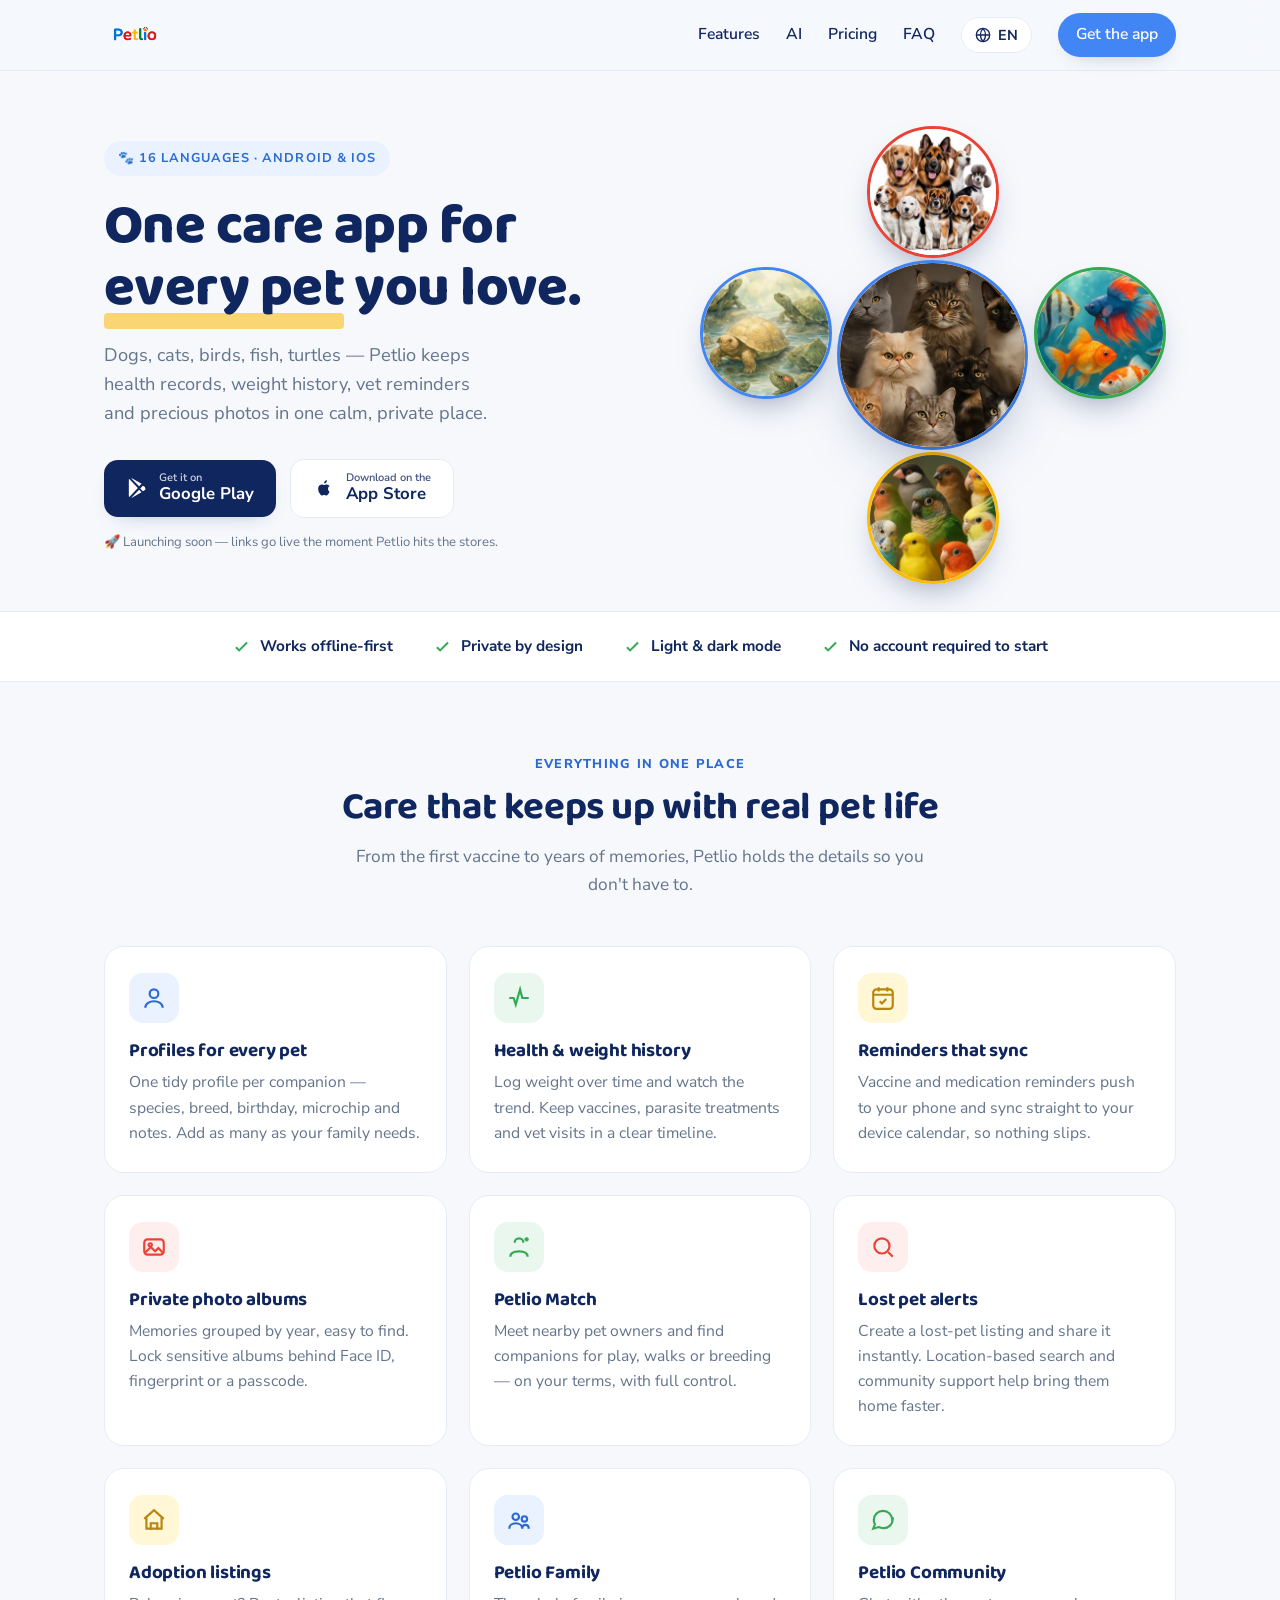
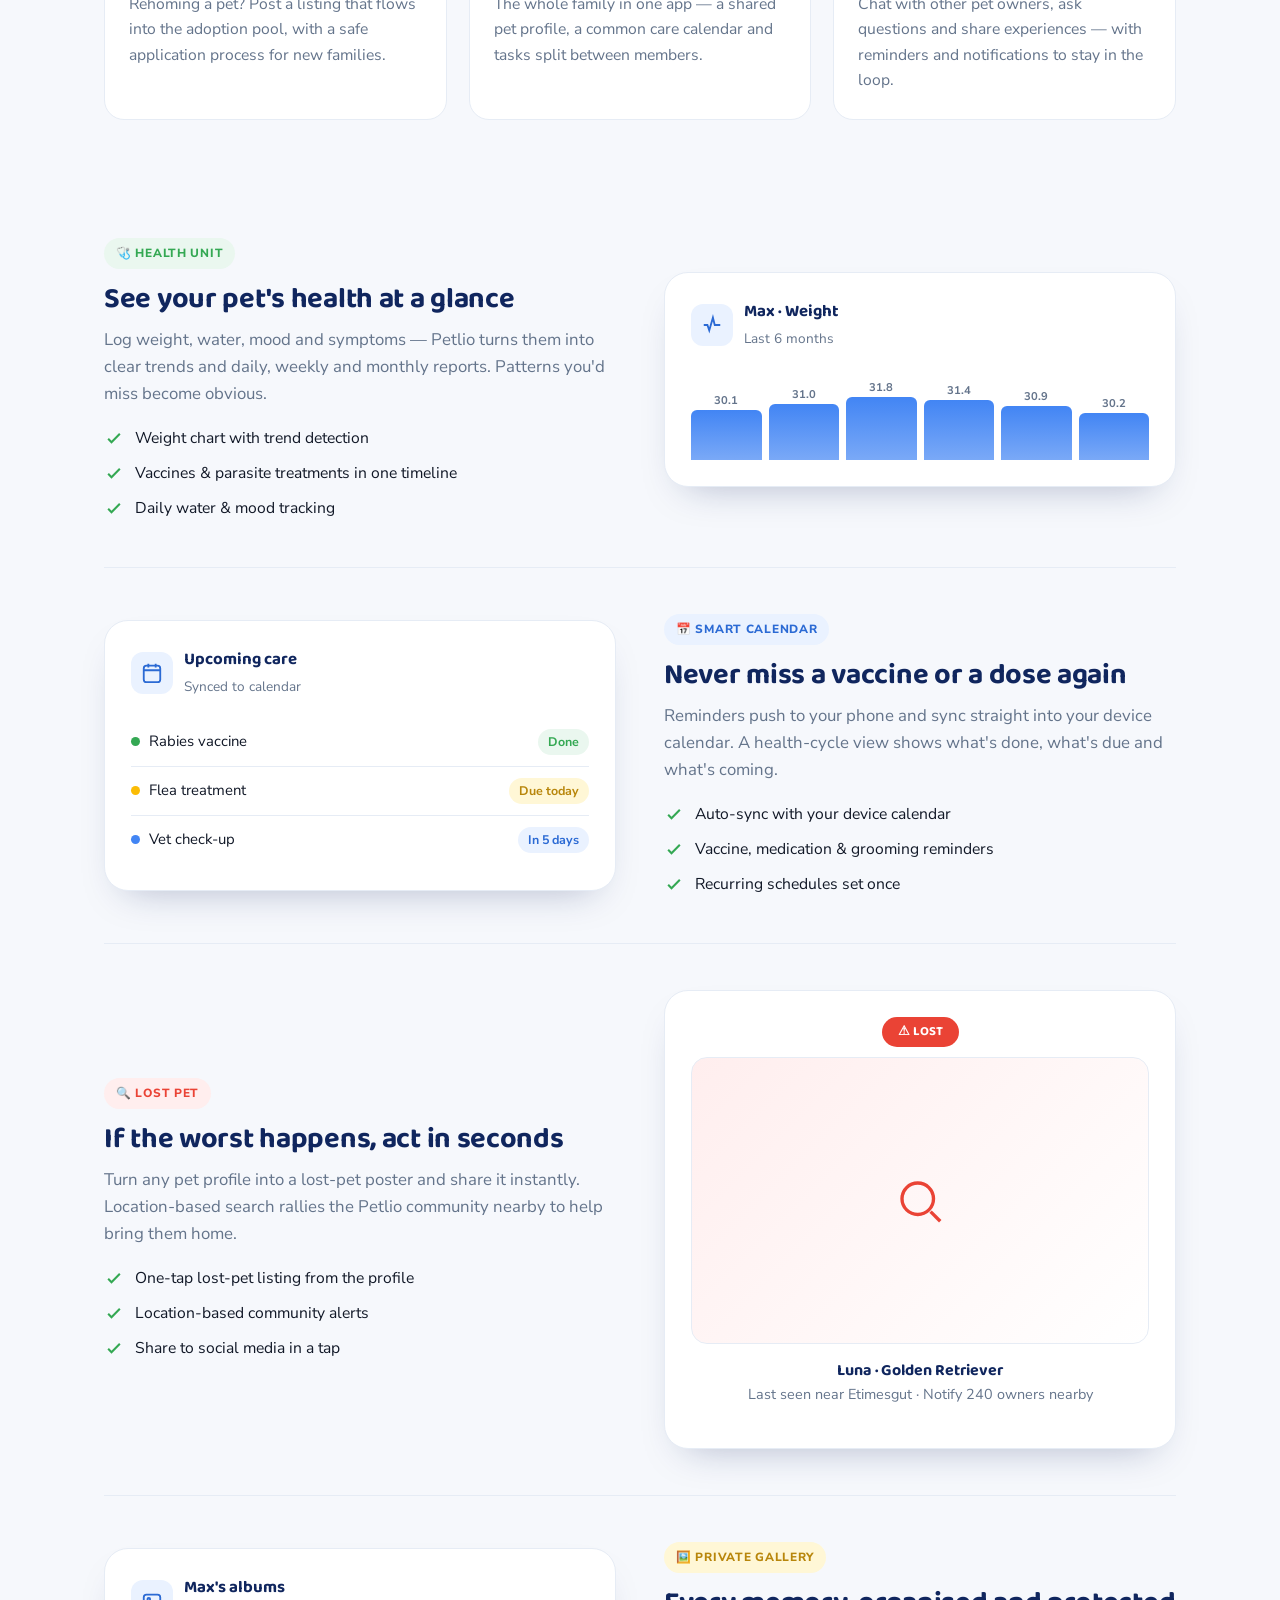
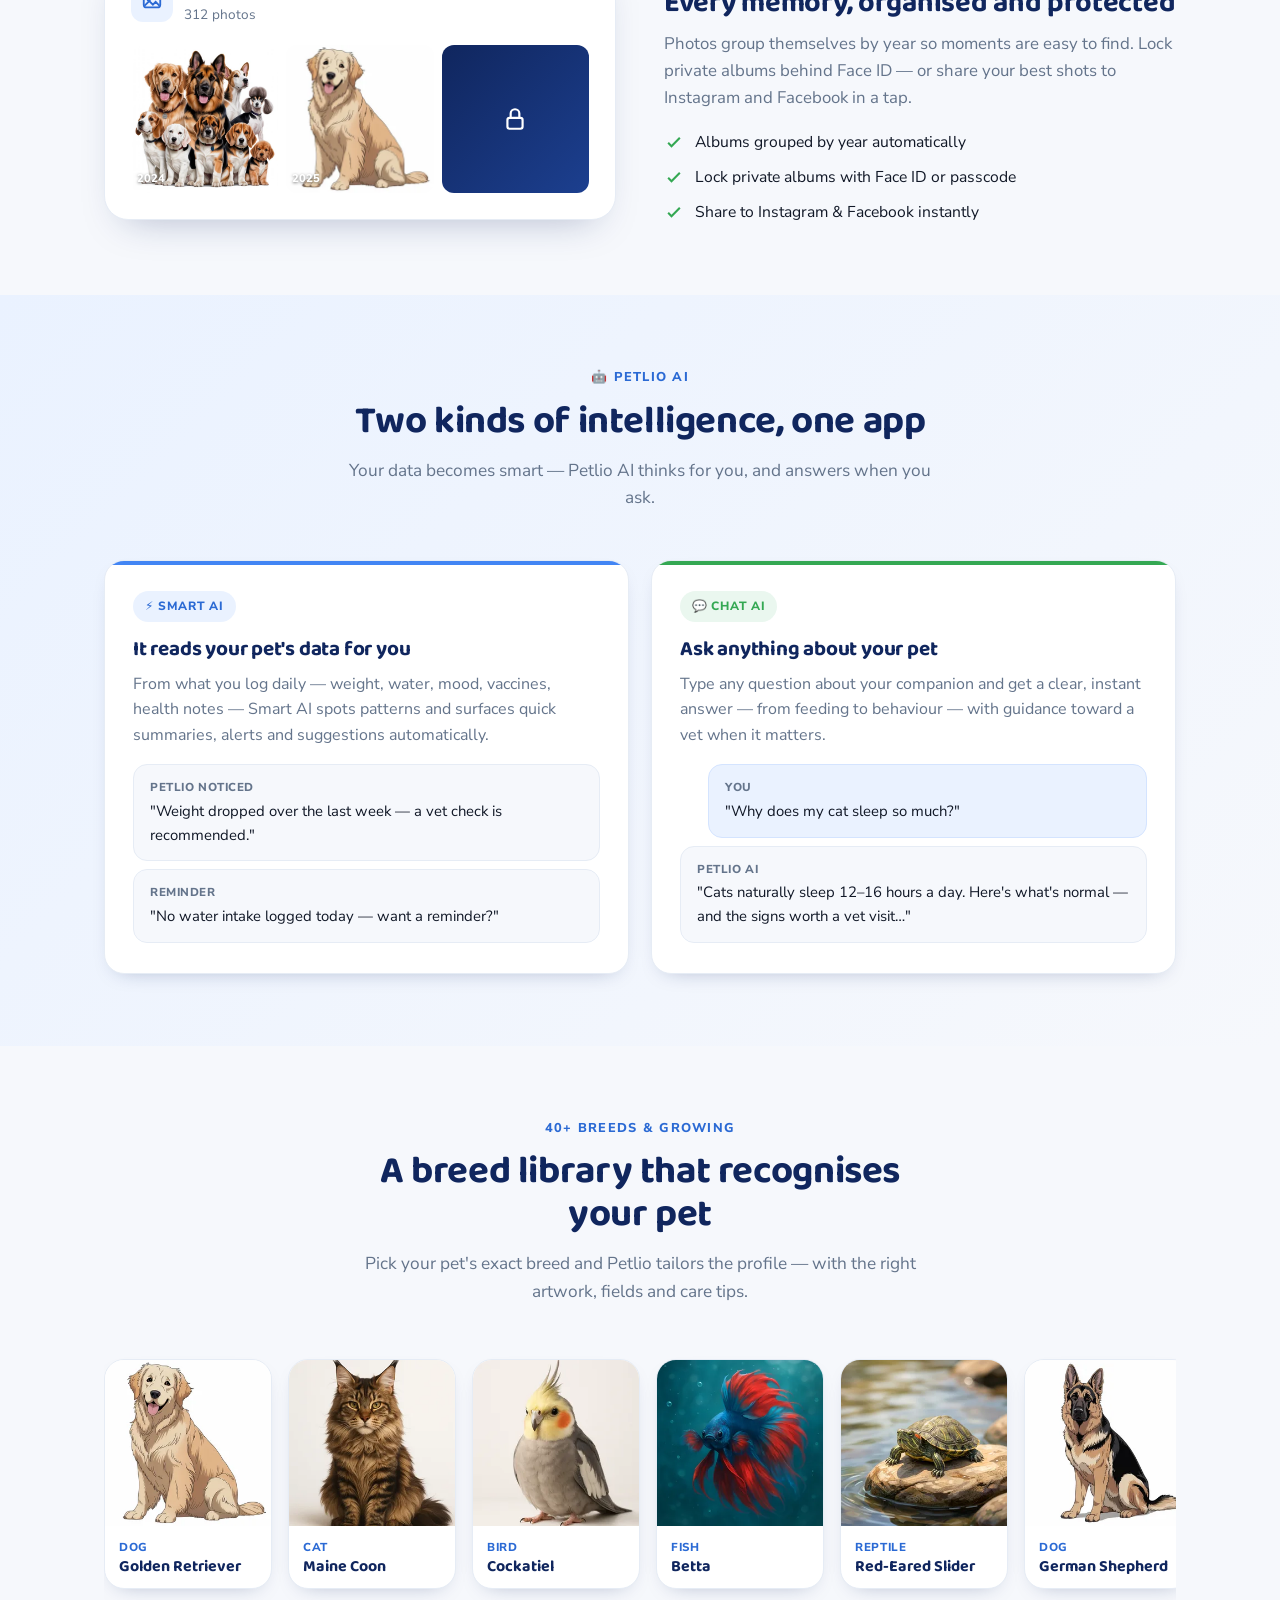
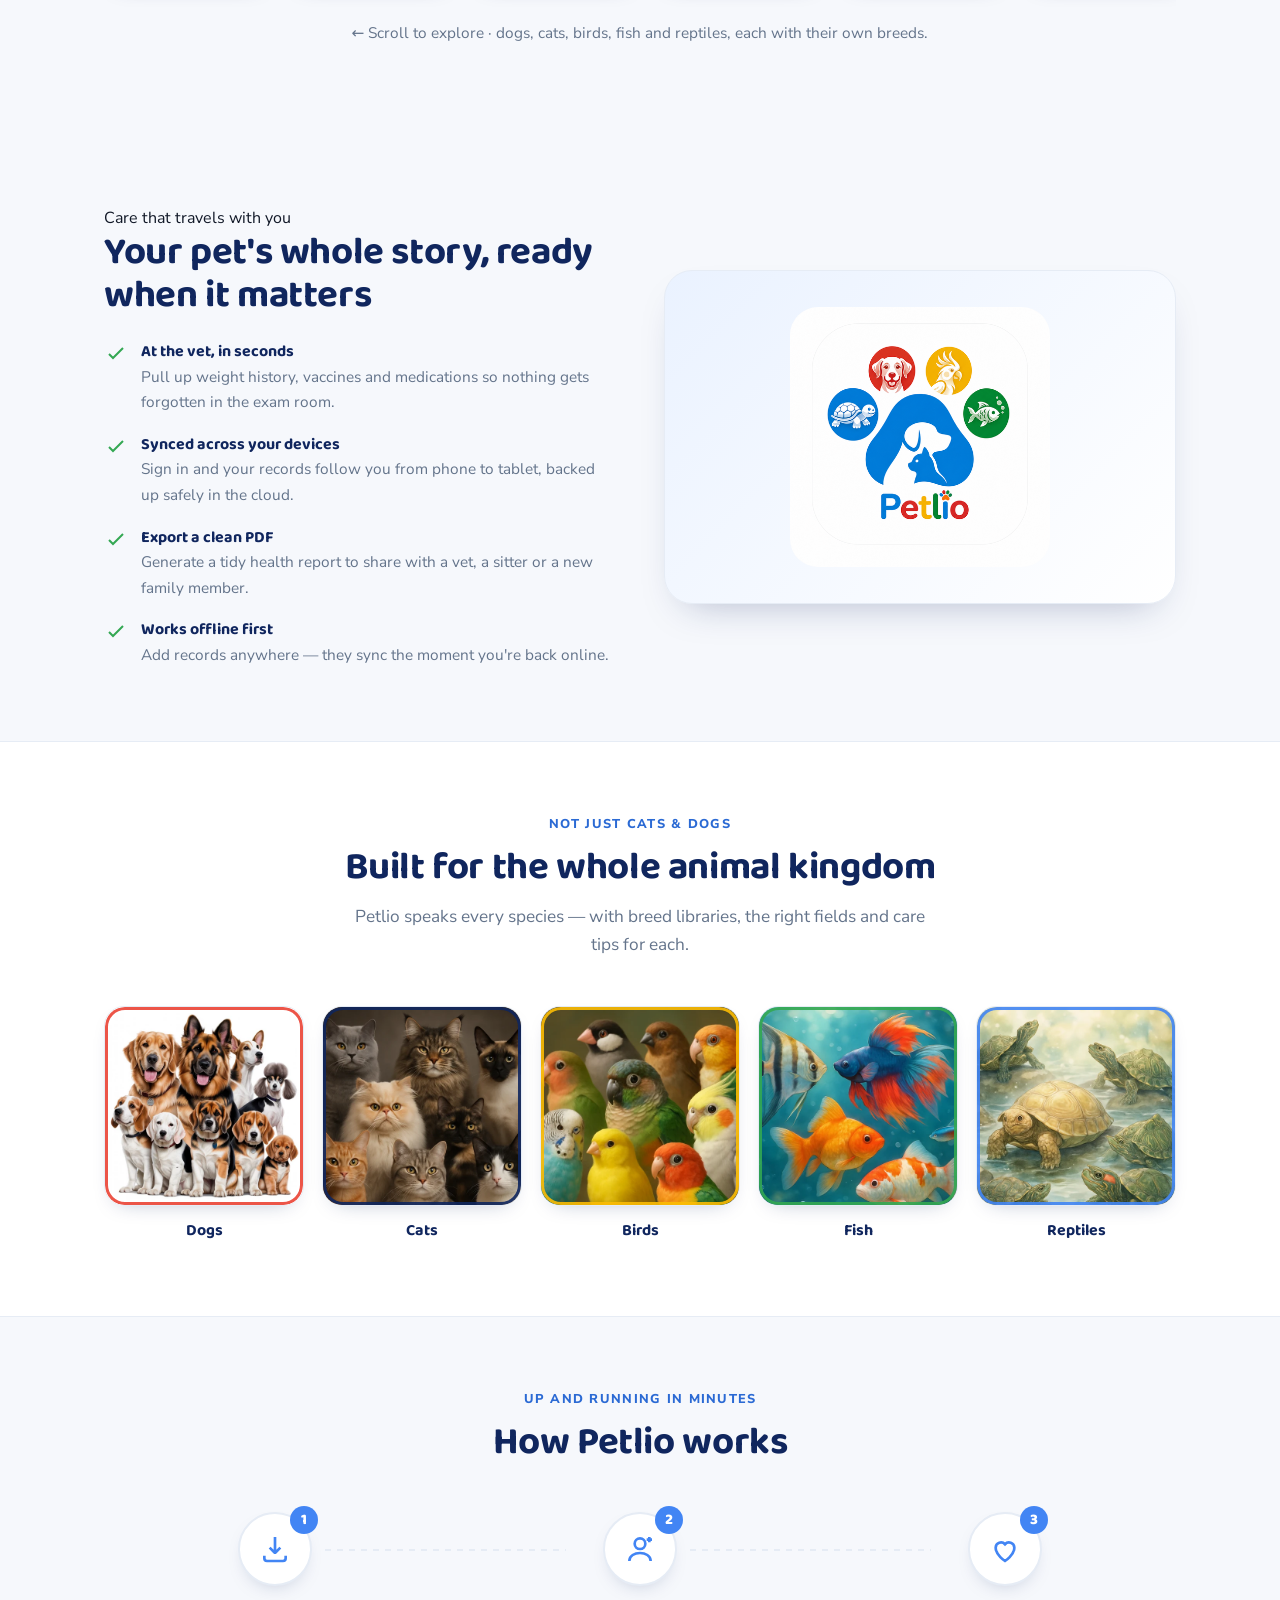
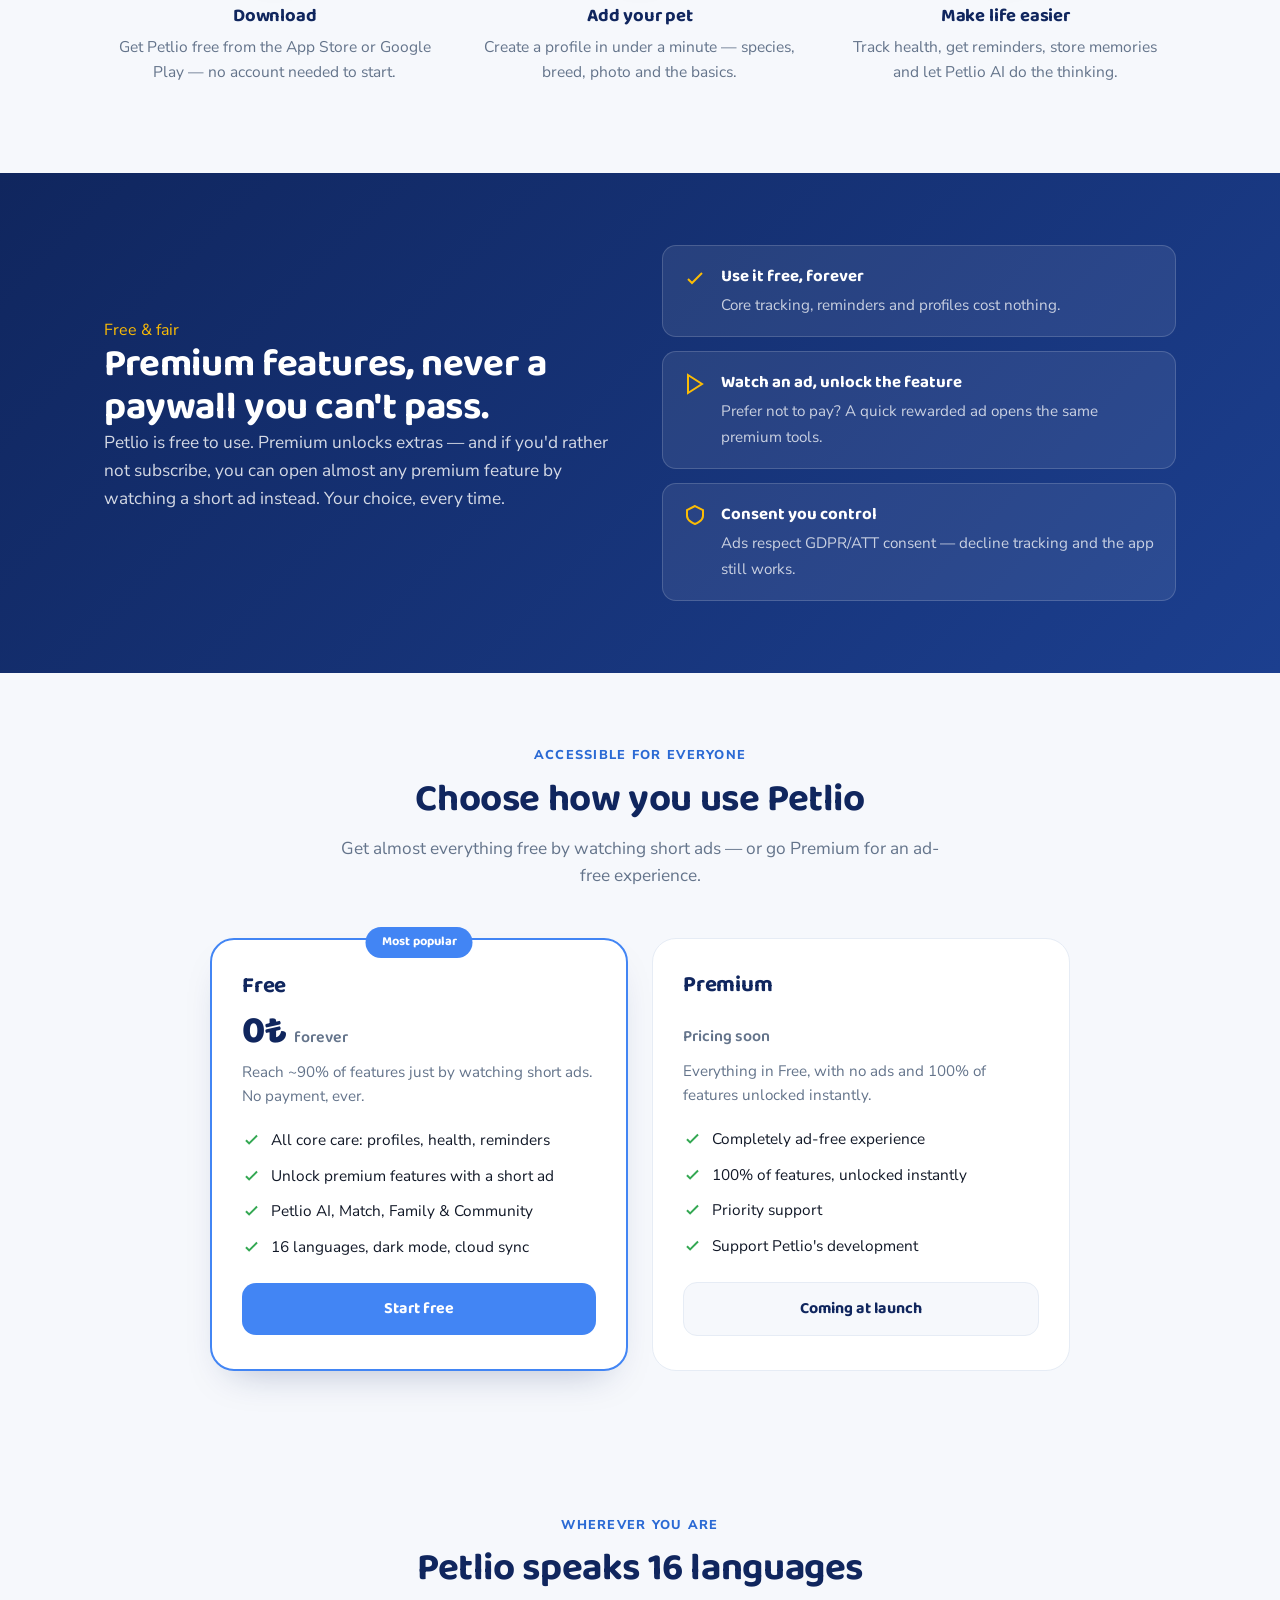
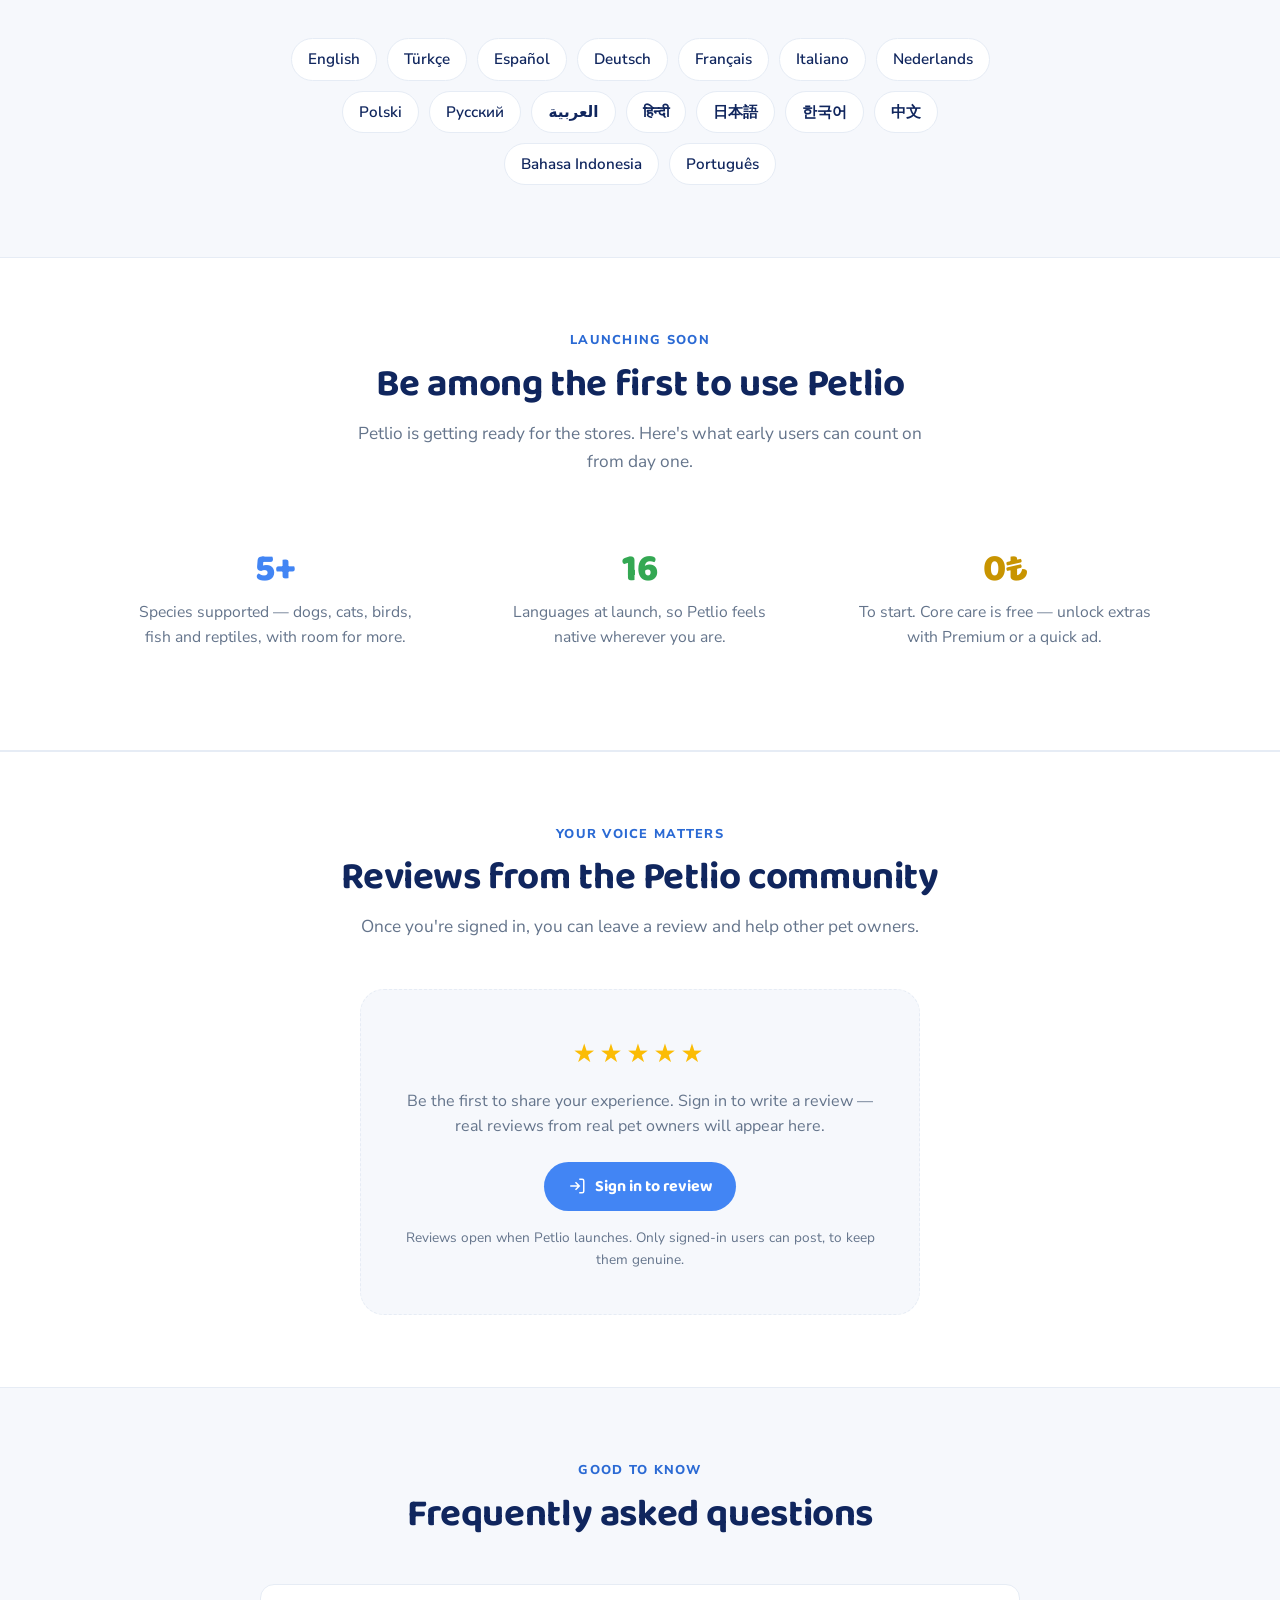
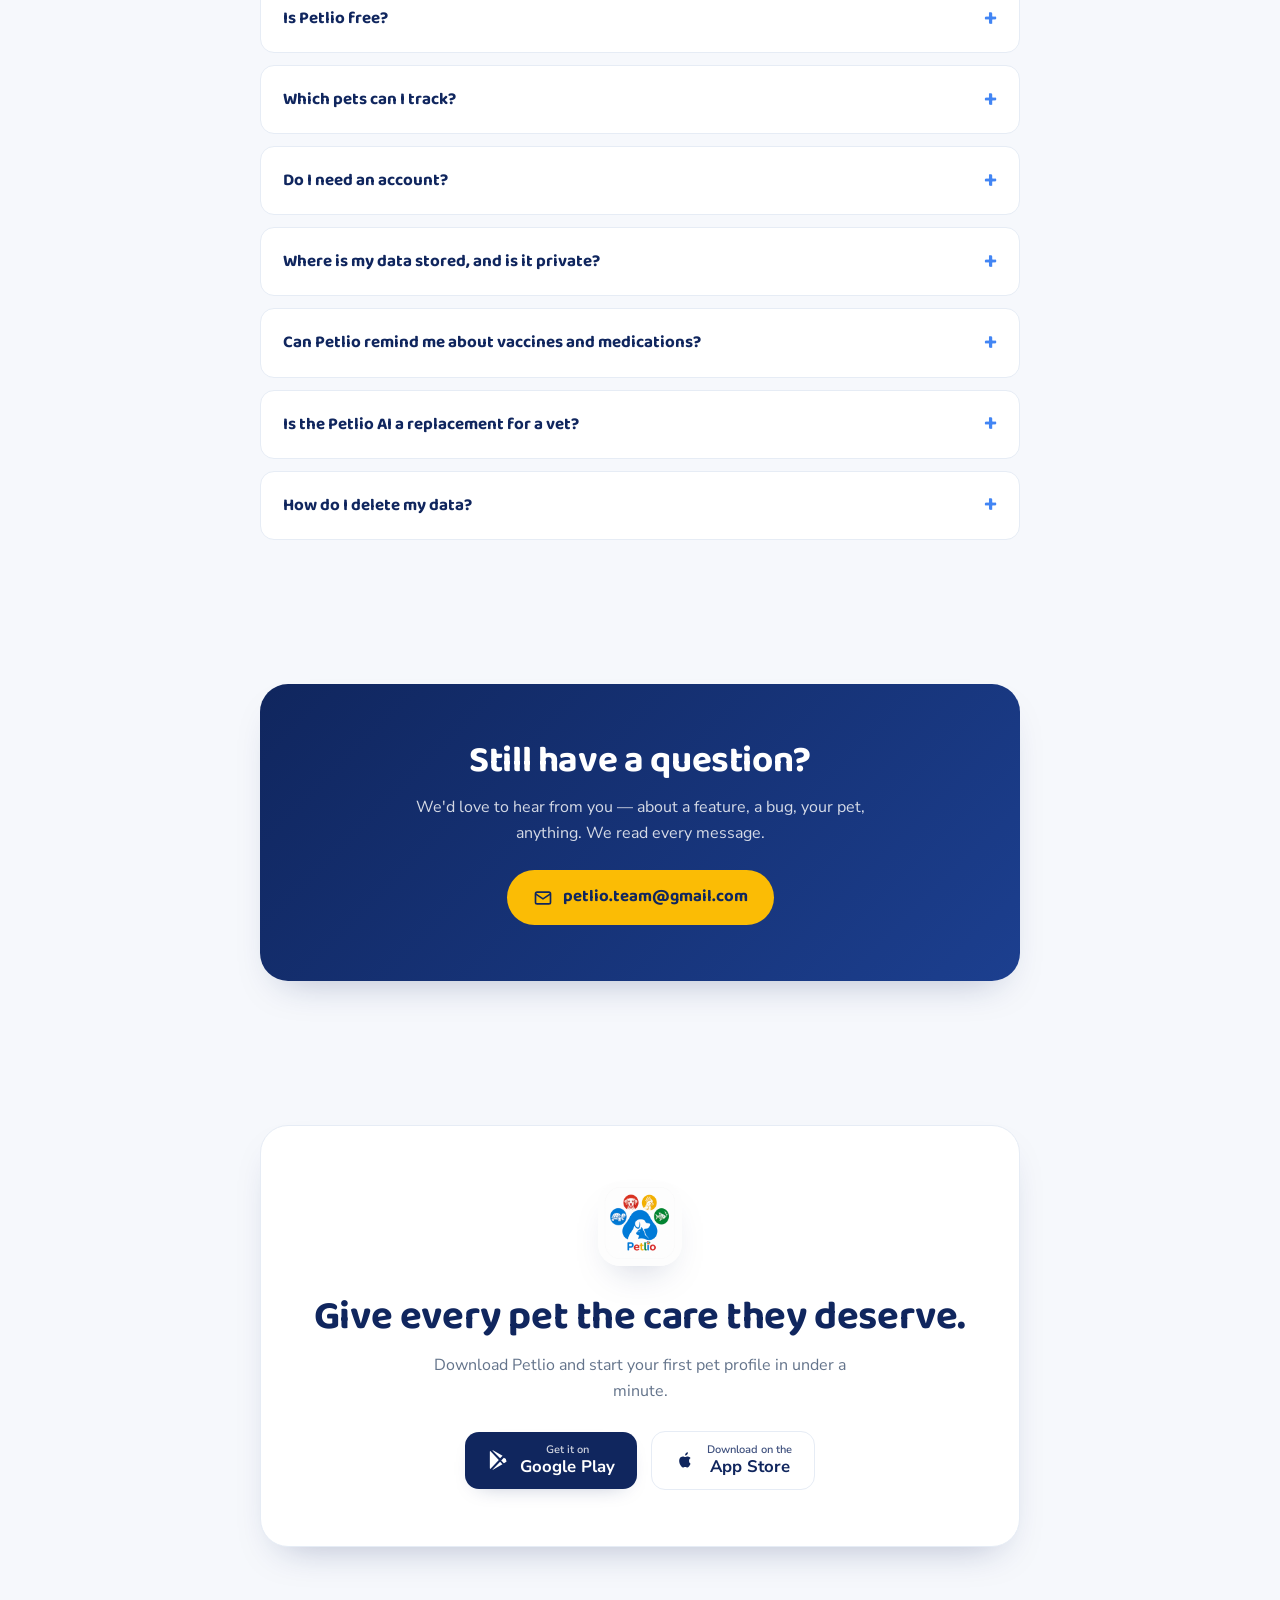
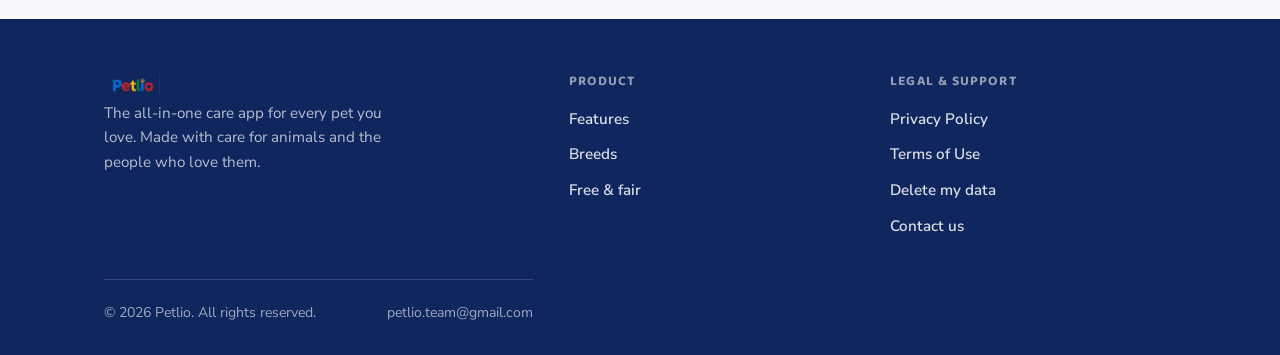
==== index.html @ 074ee30c "Orijinal wordmark + yeni ikonlar + ozellik showcase" ====
<!DOCTYPE html>
<html lang="en">
<head>
<meta charset="UTF-8">
<meta name="viewport" content="width=device-width, initial-scale=1">
<title>Petlio — One care app for every pet you love</title>
<meta name="description" content="Petlio is the all-in-one care app for dogs, cats, birds, fish, turtles and every companion in between. Track health and weight, never miss a vet visit, keep memories private — in 16 languages.">
<meta property="og:title" content="Petlio — One care app for every pet you love">
<meta property="og:description" content="Health tracking, vet reminders, private photo albums and more — for every species, in 16 languages.">
<meta property="og:type" content="website">
<meta property="og:image" content="assets/app_icon.png">
<link rel="icon" href="assets/favicon.png" type="image/png">
<link rel="apple-touch-icon" href="assets/app_icon_192.png">
<link rel="preconnect" href="https://fonts.googleapis.com">
<link rel="preconnect" href="https://fonts.gstatic.com" crossorigin>
<link href="https://fonts.googleapis.com/css2?family=Baloo+2:wght@500;600;700;800&family=Nunito+Sans:opsz,wght@6..12,400;6..12,600;6..12,700&display=swap" rel="stylesheet">
<link rel="stylesheet" href="assets/styles.css">
</head>
<body>

<header class="site-head">
  <div class="wrap">
    <a class="brand" href="index.html" aria-label="Petlio">
      <img class="wordmark" src="assets/petlio_wordmark.png" alt="Petlio">
    </a>
    <nav class="nav" aria-label="Primary">
      <a href="#features" data-i18n="nav_features">Features</a>
      <a href="#ai" data-i18n="nav_ai">AI</a>
      <a href="#pricing" data-i18n="nav_pricing">Pricing</a>
      <a href="#faq" data-i18n="nav_faq">FAQ</a>
      <div class="lang-switch">
        <button class="lang-btn" id="langBtn" aria-haspopup="true" aria-expanded="false">
          <svg viewBox="0 0 24 24" fill="none" stroke="currentColor" stroke-width="2"><circle cx="12" cy="12" r="10"/><path d="M2 12h20M12 2a15 15 0 0 1 0 20M12 2a15 15 0 0 0 0 20"/></svg>
          <span id="langLabel">EN</span>
        </button>
        <div class="lang-menu" id="langMenu" role="menu"></div>
      </div>
      <a href="#get" class="nav-cta" data-i18n="nav_get">Get the app</a>
    </nav>
  </div>
</header>

<main>

<section class="hero">
  <div class="wrap">
    <div class="hero-copy">
      <span class="eyebrow" data-i18n="hero_badge">🐾 16 languages · Android &amp; iOS</span>
      <h1 data-i18n-html="hero_title">One care app for <span class="mark">every pet</span> you love.</h1>
      <p class="lede" data-i18n="hero_lede">Dogs, cats, birds, fish, turtles — Petlio keeps health records, weight history, vet reminders and precious photos in one calm, private place.</p>
      <div class="cta-row" id="get">
        <a class="store-btn" href="#get" aria-label="Get Petlio on Google Play">
          <svg viewBox="0 0 24 24" fill="currentColor"><path d="M3.6 2.3a1 1 0 0 0-.5.9v17.6a1 1 0 0 0 .5.9l9.3-9.7L3.6 2.3Zm10.7 7.9 2.7-2.8L6.9 1.6a1 1 0 0 0-1-.1l8.4 8.7Zm0 3.6L5.9 22.5a1 1 0 0 0 1-.1l10-5.7-2.6-2.9Zm6.4-3-2.3-1.3-2.9 3 2.9 3 2.3-1.3a1 1 0 0 0 0-1.8l-.0-.3Z"/></svg>
          <span><small data-i18n="store_get">Get it on</small>Google Play</span>
        </a>
        <a class="store-btn ghost" href="#get" aria-label="Download Petlio on the App Store">
          <svg viewBox="0 0 24 24" fill="currentColor"><path d="M16.4 12.7c0-2 1.6-3 1.7-3a3.7 3.7 0 0 0-2.9-1.6c-1.2-.1-2.4.7-3 .7-.6 0-1.6-.7-2.6-.7-1.3 0-2.6.8-3.3 2-1.4 2.4-.4 6 1 8 .7 1 1.4 2 2.4 2 1 0 1.3-.6 2.5-.6s1.5.6 2.5.6 1.7-1 2.3-2a8.4 8.4 0 0 0 1-2.1 3.6 3.6 0 0 1-1.6-3.7Zm-2-6.8a3.4 3.4 0 0 0 .8-2.4 3.5 3.5 0 0 0-2.3 1.2 3.2 3.2 0 0 0-.8 2.3 2.9 2.9 0 0 0 2.3-1.1Z"/></svg>
          <span><small data-i18n="store_download">Download on the</small>App Store</span>
        </a>
      </div>
      <p class="soon" data-i18n="hero_soon">🚀 Launching soon — links go live the moment Petlio hits the stores.</p>
    </div>
    <div class="hero-art" aria-hidden="true">
      <div class="ring">
        <div class="node n1"><img src="assets/dog.webp" alt=""></div>
        <div class="node n2"><img src="assets/fish.webp" alt=""></div>
        <div class="node n3"><img src="assets/bird.webp" alt=""></div>
        <div class="node n4"><img src="assets/turtle.webp" alt=""></div>
        <div class="core"><img src="assets/cat.webp" alt="Cat"></div>
      </div>
    </div>
  </div>
</section>

<div class="strip">
  <div class="wrap">
    <span><svg viewBox="0 0 24 24" fill="none" stroke="currentColor" stroke-width="2.5"><path d="M5 13l4 4L19 7"/></svg> <span data-i18n="trust_offline">Works offline-first</span></span>
    <span><svg viewBox="0 0 24 24" fill="none" stroke="currentColor" stroke-width="2.5"><path d="M5 13l4 4L19 7"/></svg> <span data-i18n="trust_private">Private by design</span></span>
    <span><svg viewBox="0 0 24 24" fill="none" stroke="currentColor" stroke-width="2.5"><path d="M5 13l4 4L19 7"/></svg> <span data-i18n="trust_dark">Light &amp; dark mode</span></span>
    <span><svg viewBox="0 0 24 24" fill="none" stroke="currentColor" stroke-width="2.5"><path d="M5 13l4 4L19 7"/></svg> <span data-i18n="trust_account">No account required to start</span></span>
  </div>
</div>

<section id="features">
  <div class="wrap">
    <div class="section-head">
      <span class="kicker" data-i18n="feat_kicker">Everything in one place</span>
      <h2 data-i18n="feat_title">Care that keeps up with real pet life</h2>
      <p data-i18n="feat_sub">From the first vaccine to years of memories, Petlio holds the details so you don't have to.</p>
    </div>
    <div class="features">
      <article class="card">
        <div class="ic b"><svg viewBox="0 0 24 24" fill="none" stroke="currentColor" stroke-width="2"><circle cx="12" cy="8" r="4"/><path d="M4 21c0-4 4-6 8-6s8 2 8 6"/></svg></div>
        <h3 data-i18n="feat_1_t">Profiles for every pet</h3>
        <p data-i18n="feat_1_d">One tidy profile per companion — species, breed, birthday, microchip and notes. Add as many as your family needs.</p>
      </article>
      <article class="card">
        <div class="ic g"><svg viewBox="0 0 24 24" fill="none" stroke="currentColor" stroke-width="2"><path d="M3 12h4l2 6 4-14 2 8h6"/></svg></div>
        <h3 data-i18n="feat_2_t">Health &amp; weight history</h3>
        <p data-i18n="feat_2_d">Log weight, water, mood and symptoms over time. Keep vaccines, parasite treatments and vet visits in a clear timeline with weekly and monthly reports.</p>
      </article>
      <article class="card">
        <div class="ic y"><svg viewBox="0 0 24 24" fill="none" stroke="currentColor" stroke-width="2"><rect x="3" y="4" width="18" height="18" rx="3"/><path d="M3 9h18M8 2v4M16 2v4"/><path d="m9 15 2 2 4-4"/></svg></div>
        <h3 data-i18n="feat_3_t">Smart calendar &amp; reminders</h3>
        <p data-i18n="feat_3_d">Vaccine and medication reminders push to your phone and sync straight to your device calendar, with a health-cycle view so nothing slips.</p>
      </article>
      <article class="card">
        <div class="ic r"><svg viewBox="0 0 24 24" fill="none" stroke="currentColor" stroke-width="2"><rect x="3" y="5" width="18" height="14" rx="3"/><circle cx="8.5" cy="10" r="1.5"/><path d="m4 17 5-5 4 4 3-3 4 4"/></svg></div>
        <h3 data-i18n="feat_4_t">Private gallery &amp; sharing</h3>
        <p data-i18n="feat_4_d">Memories grouped by year, lockable behind Face ID or a passcode. Keep albums private — or share them to Instagram and Facebook in a tap.</p>
      </article>
      <article class="card">
        <div class="ic g"><svg viewBox="0 0 24 24" fill="none" stroke="currentColor" stroke-width="2"><path d="M16 8a4 4 0 1 0-8 0M4 21c0-3 3-5 8-5s8 2 8 5"/><path d="M19 3v4M21 5h-4"/></svg></div>
        <h3 data-i18n="feat_6_t">Petlio Match</h3>
        <p data-i18n="feat_6_d">Find the right mate for your pet — filter by species, breed and age, then chat safely in-app. Full control, always.</p>
      </article>
      <article class="card">
        <div class="ic r"><svg viewBox="0 0 24 24" fill="none" stroke="currentColor" stroke-width="2"><circle cx="11" cy="11" r="7"/><path d="m21 21-4.3-4.3"/></svg></div>
        <h3 data-i18n="feat_lost_t">Lost pet alerts</h3>
        <p data-i18n="feat_lost_d">Create a lost-pet listing and share it instantly. Location-based search and community support help bring them home faster.</p>
      </article>
      <article class="card">
        <div class="ic y"><svg viewBox="0 0 24 24" fill="none" stroke="currentColor" stroke-width="2"><path d="M3 11l9-8 9 8"/><path d="M5 10v10h14V10"/><path d="M9 21v-6h6v6"/></svg></div>
        <h3 data-i18n="feat_adopt_t">Adoption listings</h3>
        <p data-i18n="feat_adopt_d">Rehoming a pet? Post a listing that flows into the adoption pool, with a safe application process for new families.</p>
      </article>
      <article class="card">
        <div class="ic b"><svg viewBox="0 0 24 24" fill="none" stroke="currentColor" stroke-width="2"><circle cx="9" cy="9" r="3"/><circle cx="17" cy="11" r="2.5"/><path d="M3 20c0-3 2.5-5 6-5s6 2 6 5M15 20c0-2 1-3.5 3-3.5s3 1.5 3 3.5"/></svg></div>
        <h3 data-i18n="feat_family_t">Petlio Family</h3>
        <p data-i18n="feat_family_d">The whole family in one app — a shared pet profile, a common care calendar and tasks split between members.</p>
      </article>
      <article class="card">
        <div class="ic g"><svg viewBox="0 0 24 24" fill="none" stroke="currentColor" stroke-width="2"><path d="M21 11.5a8.4 8.4 0 0 1-9 8 9.6 9.6 0 0 1-4-1L3 20l1.5-4a8.4 8.4 0 0 1-1-4 8.5 8.5 0 0 1 17 0Z"/></svg></div>
        <h3 data-i18n="feat_comm_t">Petlio Community</h3>
        <p data-i18n="feat_comm_d">Chat with other pet owners, ask questions and share experiences — with reminders and notifications to stay in the loop.</p>
      </article>
    </div>
  </div>
</section>

<!-- FEATURE SHOWCASE (deep-dive with examples) -->
<section id="showcase" class="showcase">
  <div class="wrap">
    <!-- Health & weight -->
    <div class="show-row">
      <div class="show-text g">
        <span class="pill-tag" data-i18n="sc_health_tag">🩺 Health unit</span>
        <h3 data-i18n="sc_health_t">See your pet's health at a glance</h3>
        <p data-i18n="sc_health_d">Log weight, water, mood and symptoms — Petlio turns them into clear trends and daily, weekly and monthly reports. Patterns you'd miss become obvious.</p>
        <ul>
          <li><svg viewBox="0 0 24 24" fill="none" stroke="currentColor" stroke-width="2.5"><path d="M5 13l4 4L19 7"/></svg><span data-i18n="sc_health_1">Weight chart with trend detection</span></li>
          <li><svg viewBox="0 0 24 24" fill="none" stroke="currentColor" stroke-width="2.5"><path d="M5 13l4 4L19 7"/></svg><span data-i18n="sc_health_2">Vaccines &amp; parasite treatments in one timeline</span></li>
          <li><svg viewBox="0 0 24 24" fill="none" stroke="currentColor" stroke-width="2.5"><path d="M5 13l4 4L19 7"/></svg><span data-i18n="sc_health_3">Daily water &amp; mood tracking</span></li>
        </ul>
      </div>
      <div class="demo">
        <div class="demo-head"><div class="av"><svg viewBox="0 0 24 24" fill="none" stroke="currentColor" stroke-width="2"><path d="M3 12h4l2 6 4-14 2 8h6"/></svg></div><div><b data-i18n="sc_health_demo_t">Max · Weight</b><span data-i18n="sc_health_demo_s">Last 6 months</span></div></div>
        <div class="spark">
          <div class="bar" style="height:55%"><span>30.1</span></div>
          <div class="bar" style="height:62%"><span>31.0</span></div>
          <div class="bar" style="height:70%"><span>31.8</span></div>
          <div class="bar" style="height:66%"><span>31.4</span></div>
          <div class="bar" style="height:60%"><span>30.9</span></div>
          <div class="bar" style="height:52%"><span>30.2</span></div>
        </div>
      </div>
    </div>

    <!-- Smart calendar -->
    <div class="show-row flip">
      <div class="show-text">
        <span class="pill-tag" data-i18n="sc_cal_tag">📅 Smart calendar</span>
        <h3 data-i18n="sc_cal_t">Never miss a vaccine or a dose again</h3>
        <p data-i18n="sc_cal_d">Reminders push to your phone and sync straight into your device calendar. A health-cycle view shows what's done, what's due and what's coming.</p>
        <ul>
          <li><svg viewBox="0 0 24 24" fill="none" stroke="currentColor" stroke-width="2.5"><path d="M5 13l4 4L19 7"/></svg><span data-i18n="sc_cal_1">Auto-sync with your device calendar</span></li>
          <li><svg viewBox="0 0 24 24" fill="none" stroke="currentColor" stroke-width="2.5"><path d="M5 13l4 4L19 7"/></svg><span data-i18n="sc_cal_2">Vaccine, medication &amp; grooming reminders</span></li>
          <li><svg viewBox="0 0 24 24" fill="none" stroke="currentColor" stroke-width="2.5"><path d="M5 13l4 4L19 7"/></svg><span data-i18n="sc_cal_3">Recurring schedules set once</span></li>
        </ul>
      </div>
      <div class="demo">
        <div class="demo-head"><div class="av"><svg viewBox="0 0 24 24" fill="none" stroke="currentColor" stroke-width="2"><rect x="3" y="4" width="18" height="18" rx="3"/><path d="M3 9h18M8 2v4M16 2v4"/></svg></div><div><b data-i18n="sc_cal_demo_t">Upcoming care</b><span data-i18n="sc_cal_demo_s">Synced to calendar</span></div></div>
        <div class="demo-row"><span class="lbl"><span class="dot" style="background:var(--green)"></span><span data-i18n="sc_cal_r1">Rabies vaccine</span></span><span class="chip done" data-i18n="sc_chip_done">Done</span></div>
        <div class="demo-row"><span class="lbl"><span class="dot" style="background:var(--yellow)"></span><span data-i18n="sc_cal_r2">Flea treatment</span></span><span class="chip due" data-i18n="sc_chip_due">Due today</span></div>
        <div class="demo-row"><span class="lbl"><span class="dot" style="background:var(--blue)"></span><span data-i18n="sc_cal_r3">Vet check-up</span></span><span class="chip soon" data-i18n="sc_chip_soon">In 5 days</span></div>
      </div>
    </div>

    <!-- Lost pet -->
    <div class="show-row">
      <div class="show-text r">
        <span class="pill-tag" data-i18n="sc_lost_tag">🔍 Lost pet</span>
        <h3 data-i18n="sc_lost_t">If the worst happens, act in seconds</h3>
        <p data-i18n="sc_lost_d">Turn any pet profile into a lost-pet poster and share it instantly. Location-based search rallies the Petlio community nearby to help bring them home.</p>
        <ul>
          <li><svg viewBox="0 0 24 24" fill="none" stroke="currentColor" stroke-width="2.5"><path d="M5 13l4 4L19 7"/></svg><span data-i18n="sc_lost_1">One-tap lost-pet listing from the profile</span></li>
          <li><svg viewBox="0 0 24 24" fill="none" stroke="currentColor" stroke-width="2.5"><path d="M5 13l4 4L19 7"/></svg><span data-i18n="sc_lost_2">Location-based community alerts</span></li>
          <li><svg viewBox="0 0 24 24" fill="none" stroke="currentColor" stroke-width="2.5"><path d="M5 13l4 4L19 7"/></svg><span data-i18n="sc_lost_3">Share to social media in a tap</span></li>
        </ul>
      </div>
      <div class="demo poster">
        <span class="tag-lost" data-i18n="sc_lost_poster_tag">⚠ LOST</span>
        <div class="ph"><svg viewBox="0 0 24 24" fill="none" stroke="currentColor" stroke-width="1.5"><circle cx="11" cy="11" r="7"/><path d="m21 21-4.3-4.3"/></svg></div>
        <b style="font-family:'Baloo 2';color:var(--navy)" data-i18n="sc_lost_poster_name">Luna · Golden Retriever</b>
        <p class="meta" data-i18n="sc_lost_poster_meta">Last seen near Etimesgut · Notify 240 owners nearby</p>
      </div>
    </div>

    <!-- Gallery -->
    <div class="show-row flip">
      <div class="show-text y">
        <span class="pill-tag" data-i18n="sc_gal_tag">🖼️ Private gallery</span>
        <h3 data-i18n="sc_gal_t">Every memory, organised and protected</h3>
        <p data-i18n="sc_gal_d">Photos group themselves by year so moments are easy to find. Lock private albums behind Face ID — or share your best shots to Instagram and Facebook in a tap.</p>
        <ul>
          <li><svg viewBox="0 0 24 24" fill="none" stroke="currentColor" stroke-width="2.5"><path d="M5 13l4 4L19 7"/></svg><span data-i18n="sc_gal_1">Albums grouped by year automatically</span></li>
          <li><svg viewBox="0 0 24 24" fill="none" stroke="currentColor" stroke-width="2.5"><path d="M5 13l4 4L19 7"/></svg><span data-i18n="sc_gal_2">Lock private albums with Face ID or passcode</span></li>
          <li><svg viewBox="0 0 24 24" fill="none" stroke="currentColor" stroke-width="2.5"><path d="M5 13l4 4L19 7"/></svg><span data-i18n="sc_gal_3">Share to Instagram &amp; Facebook instantly</span></li>
        </ul>
      </div>
      <div class="demo">
        <div class="demo-head"><div class="av"><svg viewBox="0 0 24 24" fill="none" stroke="currentColor" stroke-width="2"><rect x="3" y="5" width="18" height="14" rx="3"/><circle cx="8.5" cy="10" r="1.5"/><path d="m4 17 5-5 4 4 3-3 4 4"/></svg></div><div><b data-i18n="sc_gal_demo_t">Max's albums</b><span data-i18n="sc_gal_demo_s">312 photos</span></div></div>
        <div class="gal">
          <div class="cell"><img src="assets/dog.webp" alt=""><span class="yr">2024</span></div>
          <div class="cell"><img src="assets/breeds/dog_golden_retriever.webp" alt=""><span class="yr">2025</span></div>
          <div class="cell lock"><svg viewBox="0 0 24 24" fill="none" stroke="currentColor" stroke-width="2"><rect x="5" y="11" width="14" height="10" rx="2"/><path d="M8 11V7a4 4 0 0 1 8 0v4"/></svg></div>
        </div>
      </div>
    </div>
  </div>
</section>

<section id="ai" class="ai-band">
  <div class="wrap">
    <div class="section-head">
      <span class="kicker" data-i18n="ai_kicker">🤖 Petlio AI</span>
      <h2 data-i18n="ai_title">Two kinds of intelligence, one app</h2>
      <p data-i18n="ai_sub">Your data becomes smart — Petlio AI thinks for you, and answers when you ask.</p>
    </div>
    <div class="ai-grid">
      <div class="ai-card smart">
        <span class="tag" data-i18n="ai_smart_tag">⚡ Smart AI</span>
        <h3 data-i18n="ai_smart_t">It reads your pet's data for you</h3>
        <p data-i18n="ai_smart_d">From what you log daily — weight, water, mood, vaccines, health notes — Smart AI spots patterns and surfaces quick summaries, alerts and suggestions automatically.</p>
        <div class="ai-bubble"><span class="who" data-i18n="ai_smart_ex_who">Petlio noticed</span><span data-i18n="ai_smart_ex">"Weight dropped over the last week — a vet check is recommended."</span></div>
        <div class="ai-bubble"><span class="who" data-i18n="ai_smart_ex2_who">Reminder</span><span data-i18n="ai_smart_ex2">"No water intake logged today — want a reminder?"</span></div>
      </div>
      <div class="ai-card chat">
        <span class="tag" data-i18n="ai_chat_tag">💬 Chat AI</span>
        <h3 data-i18n="ai_chat_t">Ask anything about your pet</h3>
        <p data-i18n="ai_chat_d">Type any question about your companion and get a clear, instant answer — from feeding to behaviour — with guidance toward a vet when it matters.</p>
        <div class="ai-bubble you"><span class="who" data-i18n="ai_chat_you">You</span><span data-i18n="ai_chat_q">"Why does my cat sleep so much?"</span></div>
        <div class="ai-bubble"><span class="who" data-i18n="ai_chat_ai">Petlio AI</span><span data-i18n="ai_chat_a">"Cats naturally sleep 12–16 hours a day. Here's what's normal — and the signs worth a vet visit…"</span></div>
      </div>
    </div>
  </div>
</section>

<section id="breeds" class="breeds-band">
  <div class="wrap">
    <div class="section-head">
      <span class="kicker" data-i18n="breed_kicker">40+ breeds &amp; growing</span>
      <h2 data-i18n="breed_title">A breed library that recognises your pet</h2>
      <p data-i18n="breed_sub">Pick your pet's exact breed and Petlio tailors the profile — with the right artwork, fields and care tips.</p>
    </div>
    <div class="breed-scroll">
      <div class="breed-card"><img src="assets/breeds/dog_golden_retriever.webp" alt="Golden Retriever"><div class="meta"><div class="sp" data-i18n="sp_dog">Dog</div><div class="bn">Golden Retriever</div></div></div>
      <div class="breed-card"><img src="assets/breeds/cat_maine_coon.webp" alt="Maine Coon"><div class="meta"><div class="sp" data-i18n="sp_cat">Cat</div><div class="bn">Maine Coon</div></div></div>
      <div class="breed-card"><img src="assets/breeds/bird_cockatiel.webp" alt="Cockatiel"><div class="meta"><div class="sp" data-i18n="sp_bird">Bird</div><div class="bn">Cockatiel</div></div></div>
      <div class="breed-card"><img src="assets/breeds/fish_betta.webp" alt="Betta"><div class="meta"><div class="sp" data-i18n="sp_fish">Fish</div><div class="bn">Betta</div></div></div>
      <div class="breed-card"><img src="assets/breeds/turtle_red_eared_slider.webp" alt="Red-Eared Slider"><div class="meta"><div class="sp" data-i18n="sp_rept">Reptile</div><div class="bn">Red-Eared Slider</div></div></div>
      <div class="breed-card"><img src="assets/breeds/dog_german_shepherd.webp" alt="German Shepherd"><div class="meta"><div class="sp" data-i18n="sp_dog">Dog</div><div class="bn">German Shepherd</div></div></div>
      <div class="breed-card"><img src="assets/breeds/cat_persian.webp" alt="Persian"><div class="meta"><div class="sp" data-i18n="sp_cat">Cat</div><div class="bn">Persian</div></div></div>
      <div class="breed-card"><img src="assets/breeds/bird_parrot.webp" alt="Parrot"><div class="meta"><div class="sp" data-i18n="sp_bird">Bird</div><div class="bn">Parrot</div></div></div>
      <div class="breed-card"><img src="assets/breeds/fish_koi.webp" alt="Koi"><div class="meta"><div class="sp" data-i18n="sp_fish">Fish</div><div class="bn">Koi</div></div></div>
      <div class="breed-card"><img src="assets/breeds/dog_french_bulldog.webp" alt="French Bulldog"><div class="meta"><div class="sp" data-i18n="sp_dog">Dog</div><div class="bn">French Bulldog</div></div></div>
      <div class="breed-card"><img src="assets/breeds/cat_british_shorthair.webp" alt="British Shorthair"><div class="meta"><div class="sp" data-i18n="sp_cat">Cat</div><div class="bn">British Shorthair</div></div></div>
      <div class="breed-card"><img src="assets/breeds/turtle_greek_tortoise.webp" alt="Greek Tortoise"><div class="meta"><div class="sp" data-i18n="sp_rept">Reptile</div><div class="bn">Greek Tortoise</div></div></div>
      <div class="breed-card"><img src="assets/breeds/bird_budgie.webp" alt="Budgie"><div class="meta"><div class="sp" data-i18n="sp_bird">Bird</div><div class="bn">Budgie</div></div></div>
      <div class="breed-card"><img src="assets/breeds/fish_goldfish.webp" alt="Goldfish"><div class="meta"><div class="sp" data-i18n="sp_fish">Fish</div><div class="bn">Goldfish</div></div></div>
    </div>
    <p class="breed-note" data-i18n="breed_note">← Scroll to explore · dogs, cats, birds, fish and reptiles, each with their own breeds.</p>
  </div>
</section>

<section id="share" class="share">
  <div class="wrap">
    <div>
      <span class="kicker" data-i18n="share_kicker">Care that travels with you</span>
      <h2 data-i18n="share_title">Your pet's whole story, ready when it matters</h2>
      <ul class="list">
        <li><svg viewBox="0 0 24 24" fill="none" stroke="currentColor" stroke-width="2"><path d="M5 13l4 4L19 7"/></svg><div><b data-i18n="share_1_t">At the vet, in seconds</b><span data-i18n="share_1_d">Pull up weight history, vaccines and medications so nothing gets forgotten in the exam room.</span></div></li>
        <li><svg viewBox="0 0 24 24" fill="none" stroke="currentColor" stroke-width="2"><path d="M5 13l4 4L19 7"/></svg><div><b data-i18n="share_2_t">Synced across your devices</b><span data-i18n="share_2_d">Sign in and your records follow you from phone to tablet, backed up safely in the cloud.</span></div></li>
        <li><svg viewBox="0 0 24 24" fill="none" stroke="currentColor" stroke-width="2"><path d="M5 13l4 4L19 7"/></svg><div><b data-i18n="share_3_t">Export a clean PDF</b><span data-i18n="share_3_d">Generate a tidy health report to share with a vet, a sitter or a new family member.</span></div></li>
        <li><svg viewBox="0 0 24 24" fill="none" stroke="currentColor" stroke-width="2"><path d="M5 13l4 4L19 7"/></svg><div><b data-i18n="share_4_t">Works offline first</b><span data-i18n="share_4_d">Add records anywhere — they sync the moment you're back online.</span></div></li>
      </ul>
    </div>
    <div class="share-art"><img src="assets/app_icon.png" alt="Petlio" style="border-radius:28px"></div>
  </div>
</section>

<section id="species" class="species">
  <div class="wrap">
    <div class="section-head">
      <span class="kicker" data-i18n="sp_kicker">Not just cats &amp; dogs</span>
      <h2 data-i18n="sp_title">Built for the whole animal kingdom</h2>
      <p data-i18n="sp_sub">Petlio speaks every species — with breed libraries, the right fields and care tips for each.</p>
    </div>
    <div class="species-grid">
      <figure><div class="ph" style="--c:var(--red)"><img src="assets/dog.webp" alt="Dogs"></div><figcaption data-i18n="sp_dogs">Dogs</figcaption></figure>
      <figure><div class="ph" style="--c:var(--navy)"><img src="assets/cat.webp" alt="Cats"></div><figcaption data-i18n="sp_cats">Cats</figcaption></figure>
      <figure><div class="ph" style="--c:var(--yellow)"><img src="assets/bird.webp" alt="Birds"></div><figcaption data-i18n="sp_birds">Birds</figcaption></figure>
      <figure><div class="ph" style="--c:var(--green)"><img src="assets/fish.webp" alt="Fish"></div><figcaption data-i18n="sp_fishs">Fish</figcaption></figure>
      <figure><div class="ph" style="--c:var(--blue)"><img src="assets/turtle.webp" alt="Reptiles"></div><figcaption data-i18n="sp_repts">Reptiles</figcaption></figure>
    </div>
  </div>
</section>

<!-- HOW IT WORKS -->
<section id="how">
  <div class="wrap">
    <div class="section-head">
      <span class="kicker" data-i18n="how_kicker">Up and running in minutes</span>
      <h2 data-i18n="how_title">How Petlio works</h2>
    </div>
    <div class="how-grid">
      <div class="how-step">
        <div class="circle"><svg viewBox="0 0 24 24" fill="none" stroke="currentColor" stroke-width="2"><path d="M12 3v12m0 0 4-4m-4 4-4-4"/><path d="M4 17v2a2 2 0 0 0 2 2h12a2 2 0 0 0 2-2v-2"/></svg></div>
        <h3 data-i18n="how_1_t">Download</h3>
        <p data-i18n="how_1_d">Get Petlio free from the App Store or Google Play — no account needed to start.</p>
      </div>
      <div class="how-step">
        <div class="circle"><svg viewBox="0 0 24 24" fill="none" stroke="currentColor" stroke-width="2"><circle cx="12" cy="8" r="4"/><path d="M4 21c0-4 4-6 8-6s8 2 8 6"/><path d="M19 3v4M21 5h-4"/></svg></div>
        <h3 data-i18n="how_2_t">Add your pet</h3>
        <p data-i18n="how_2_d">Create a profile in under a minute — species, breed, photo and the basics.</p>
      </div>
      <div class="how-step">
        <div class="circle"><svg viewBox="0 0 24 24" fill="none" stroke="currentColor" stroke-width="2"><path d="M12 21s-7-4.5-7-10a4 4 0 0 1 7-2.5A4 4 0 0 1 19 11c0 5.5-7 10-7 10Z"/></svg></div>
        <h3 data-i18n="how_3_t">Make life easier</h3>
        <p data-i18n="how_3_d">Track health, get reminders, store memories and let Petlio AI do the thinking.</p>
      </div>
    </div>
  </div>
</section>

<section id="fair" class="fair">
  <div class="wrap">
    <div>
      <span class="kicker" style="color:var(--yellow)" data-i18n="fair_kicker">Free &amp; fair</span>
      <h2 data-i18n="fair_title">Premium features, never a paywall you can't pass.</h2>
      <p data-i18n="fair_sub">Petlio is free to use. Premium unlocks extras — and if you'd rather not subscribe, you can open almost any premium feature by watching a short ad instead. Your choice, every time.</p>
    </div>
    <div class="pills">
      <div class="pill"><svg viewBox="0 0 24 24" fill="none" stroke="currentColor" stroke-width="2"><path d="M5 13l4 4L19 7"/></svg><div><b data-i18n="fair_1_t">Use it free, forever</b><span data-i18n="fair_1_d">Core tracking, reminders and profiles cost nothing.</span></div></div>
      <div class="pill"><svg viewBox="0 0 24 24" fill="none" stroke="currentColor" stroke-width="2"><polygon points="5 3 19 12 5 21 5 3"/></svg><div><b data-i18n="fair_2_t">Watch an ad, unlock the feature</b><span data-i18n="fair_2_d">Prefer not to pay? A quick rewarded ad opens the same premium tools.</span></div></div>
      <div class="pill"><svg viewBox="0 0 24 24" fill="none" stroke="currentColor" stroke-width="2"><path d="M12 2 4 6v6c0 5 8 8 8 8s8-3 8-8V6l-8-4Z"/></svg><div><b data-i18n="fair_3_t">Consent you control</b><span data-i18n="fair_3_d">Ads respect GDPR/ATT consent — decline tracking and the app still works.</span></div></div>
    </div>
  </div>
</section>

<!-- PRICING -->
<section id="pricing">
  <div class="wrap">
    <div class="section-head">
      <span class="kicker" data-i18n="price_kicker">Accessible for everyone</span>
      <h2 data-i18n="price_title">Choose how you use Petlio</h2>
      <p data-i18n="price_sub">Get almost everything free by watching short ads — or go Premium for an ad-free experience.</p>
    </div>
    <div class="price-grid">
      <div class="price-card featured">
        <span class="ribbon" data-i18n="price_free_ribbon">Most popular</span>
        <h3 data-i18n="price_free_t">Free</h3>
        <div class="price" data-i18n-html="price_free_p">0₺ <small>forever</small></div>
        <p class="desc" data-i18n="price_free_d">Reach ~90% of features just by watching short ads. No payment, ever.</p>
        <ul>
          <li class="yes"><svg viewBox="0 0 24 24" fill="none" stroke="currentColor" stroke-width="2.5"><path d="M5 13l4 4L19 7"/></svg><span data-i18n="price_free_1">All core care: profiles, health, reminders</span></li>
          <li class="yes"><svg viewBox="0 0 24 24" fill="none" stroke="currentColor" stroke-width="2.5"><path d="M5 13l4 4L19 7"/></svg><span data-i18n="price_free_2">Unlock premium features with a short ad</span></li>
          <li class="yes"><svg viewBox="0 0 24 24" fill="none" stroke="currentColor" stroke-width="2.5"><path d="M5 13l4 4L19 7"/></svg><span data-i18n="price_free_3">Petlio AI, Match, Family &amp; Community</span></li>
          <li class="yes"><svg viewBox="0 0 24 24" fill="none" stroke="currentColor" stroke-width="2.5"><path d="M5 13l4 4L19 7"/></svg><span data-i18n="price_free_4">16 languages, dark mode, cloud sync</span></li>
        </ul>
        <a href="#get" class="price-btn primary" data-i18n="price_free_btn">Start free</a>
      </div>
      <div class="price-card">
        <h3 data-i18n="price_prem_t">Premium</h3>
        <div class="price" data-i18n-html="price_prem_p"><small data-i18n="price_prem_soon">Pricing soon</small></div>
        <p class="desc" data-i18n="price_prem_d">Everything in Free, with no ads and 100% of features unlocked instantly.</p>
        <ul>
          <li class="yes"><svg viewBox="0 0 24 24" fill="none" stroke="currentColor" stroke-width="2.5"><path d="M5 13l4 4L19 7"/></svg><span data-i18n="price_prem_1">Completely ad-free experience</span></li>
          <li class="yes"><svg viewBox="0 0 24 24" fill="none" stroke="currentColor" stroke-width="2.5"><path d="M5 13l4 4L19 7"/></svg><span data-i18n="price_prem_2">100% of features, unlocked instantly</span></li>
          <li class="yes"><svg viewBox="0 0 24 24" fill="none" stroke="currentColor" stroke-width="2.5"><path d="M5 13l4 4L19 7"/></svg><span data-i18n="price_prem_3">Priority support</span></li>
          <li class="yes"><svg viewBox="0 0 24 24" fill="none" stroke="currentColor" stroke-width="2.5"><path d="M5 13l4 4L19 7"/></svg><span data-i18n="price_prem_4">Support Petlio's development</span></li>
        </ul>
        <a href="#get" class="price-btn ghost" data-i18n="price_prem_btn">Coming at launch</a>
      </div>
    </div>
  </div>
</section>

<section class="langs">
  <div class="wrap">
    <div class="section-head">
      <span class="kicker" data-i18n="lang_kicker">Wherever you are</span>
      <h2 data-i18n="lang_title">Petlio speaks 16 languages</h2>
    </div>
    <div class="lang-chips">
      <span>English</span><span>Türkçe</span><span>Español</span><span>Deutsch</span>
      <span>Français</span><span>Italiano</span><span>Nederlands</span><span>Polski</span>
      <span>Русский</span><span>العربية</span><span>हिन्दी</span><span>日本語</span>
      <span>한국어</span><span>中文</span><span>Bahasa Indonesia</span><span>Português</span>
    </div>
  </div>
</section>

<section class="early">
  <div class="wrap">
    <div class="section-head">
      <span class="kicker" data-i18n="early_kicker">Launching soon</span>
      <h2 data-i18n="early_title">Be among the first to use Petlio</h2>
      <p data-i18n="early_sub">Petlio is getting ready for the stores. Here's what early users can count on from day one.</p>
    </div>
    <div class="early-grid">
      <div class="early-card"><div class="num b">5+</div><p data-i18n="early_1">Species supported — dogs, cats, birds, fish and reptiles, with room for more.</p></div>
      <div class="early-card"><div class="num g">16</div><p data-i18n="early_2">Languages at launch, so Petlio feels native wherever you are.</p></div>
      <div class="early-card"><div class="num y">0₺</div><p data-i18n="early_3">To start. Core care is free — unlock extras with Premium or a quick ad.</p></div>
    </div>
  </div>
</section>

<!-- REVIEWS -->
<section id="reviews" class="reviews">
  <div class="wrap">
    <div class="section-head">
      <span class="kicker" data-i18n="rev_kicker">Your voice matters</span>
      <h2 data-i18n="rev_title">Reviews from the Petlio community</h2>
      <p data-i18n="rev_sub">Once you're signed in, you can leave a review and help other pet owners.</p>
    </div>
    <div class="review-empty">
      <div class="stars" style="color:var(--yellow)">★★★★★</div>
      <p data-i18n="rev_empty">Be the first to share your experience. Sign in to write a review — real reviews from real pet owners will appear here.</p>
      <button class="signin" id="reviewSignIn">
        <svg viewBox="0 0 24 24" fill="none" stroke="currentColor" stroke-width="2" width="18" height="18"><path d="M15 3h4a2 2 0 0 1 2 2v14a2 2 0 0 1-2 2h-4"/><path d="M10 17l5-5-5-5M15 12H3"/></svg>
        <span data-i18n="rev_signin">Sign in to review</span>
      </button>
      <p class="note" data-i18n="rev_note">Reviews open when Petlio launches. Only signed-in users can post, to keep them genuine.</p>
    </div>
  </div>
</section>

<section id="faq">
  <div class="wrap">
    <div class="section-head">
      <span class="kicker" data-i18n="faq_kicker">Good to know</span>
      <h2 data-i18n="faq_title">Frequently asked questions</h2>
    </div>
    <div class="faq-list">
      <details class="faq-item"><summary data-i18n="faq_1_q">Is Petlio free?</summary><div class="a"><p data-i18n="faq_1_a">Yes. The core of Petlio — pet profiles, health and weight tracking, reminders — is free to use. Premium unlocks extras, and if you'd rather not subscribe you can open most premium features by watching a short rewarded ad instead.</p></div></details>
      <details class="faq-item"><summary data-i18n="faq_2_q">Which pets can I track?</summary><div class="a"><p data-i18n="faq_2_a">Dogs, cats, birds, fish and reptiles, with a growing library of 40+ breeds. Each species gets the right fields and care tips, and you can add as many pets as your family needs.</p></div></details>
      <details class="faq-item"><summary data-i18n="faq_3_q">Do I need an account?</summary><div class="a"><p data-i18n="faq_3_a">No — you can start right away and keep everything on your device. Sign in only if you want to back up and sync your records across devices.</p></div></details>
      <details class="faq-item"><summary data-i18n="faq_4_q">Where is my data stored, and is it private?</summary><div class="a"><p data-i18n="faq_4_a">Local records stay on your device. If you sign in, your data is securely stored in Google Firebase and protected with App Check. We never sell your data. You can lock private photo albums behind Face ID, fingerprint or a passcode, and delete everything at any time.</p></div></details>
      <details class="faq-item"><summary data-i18n="faq_5_q">Can Petlio remind me about vaccines and medications?</summary><div class="a"><p data-i18n="faq_5_a">Yes. Set reminders for vaccines, medications and routines — they push to your phone and sync straight into your device calendar so nothing slips.</p></div></details>
      <details class="faq-item"><summary data-i18n="faq_6_q">Is the Petlio AI a replacement for a vet?</summary><div class="a"><p data-i18n="faq_6_a">No. Petlio AI gives general, pet-aware guidance and points you to a professional when it matters — but it is never a substitute for a licensed veterinarian. For any health concern, see your vet.</p></div></details>
      <details class="faq-item"><summary data-i18n="faq_7_q">How do I delete my data?</summary><div class="a"><p data-i18n="faq_7_a">Delete individual records in the app, or remove your whole account from Settings. You can also email us. Full steps are on the Delete my data page.</p></div></details>
    </div>
  </div>
</section>

<section class="contact">
  <div class="wrap">
    <div class="box">
      <h2 data-i18n="contact_title">Still have a question?</h2>
      <p data-i18n="contact_sub">We'd love to hear from you — about a feature, a bug, your pet, anything. We read every message.</p>
      <a class="mailbtn" href="mailto:petlio.team@gmail.com">
        <svg viewBox="0 0 24 24" fill="none" stroke="currentColor" stroke-width="2" width="20" height="20"><rect x="3" y="5" width="18" height="14" rx="2"/><path d="m3 7 9 6 9-6"/></svg>
        petlio.team@gmail.com
      </a>
    </div>
  </div>
</section>

<section class="download">
  <div class="wrap">
    <div class="box">
      <img class="app-mark" src="assets/app_icon.png" alt="Petlio app icon" style="border-radius:22px;box-shadow:var(--shadow)">
      <h2 data-i18n="dl_title">Give every pet the care they deserve.</h2>
      <p style="color:var(--muted);max-width:46ch;margin:14px auto 0;" data-i18n="dl_sub">Download Petlio and start your first pet profile in under a minute.</p>
      <div class="cta-row">
        <a class="store-btn" href="#get"><svg viewBox="0 0 24 24" fill="currentColor"><path d="M3.6 2.3a1 1 0 0 0-.5.9v17.6a1 1 0 0 0 .5.9l9.3-9.7L3.6 2.3Zm10.7 7.9 2.7-2.8L6.9 1.6a1 1 0 0 0-1-.1l8.4 8.7Zm0 3.6L5.9 22.5a1 1 0 0 0 1-.1l10-5.7-2.6-2.9Zm6.4-3-2.3-1.3-2.9 3 2.9 3 2.3-1.3a1 1 0 0 0 0-1.8l-.0-.3Z"/></svg><span><small data-i18n="store_get">Get it on</small>Google Play</span></a>
        <a class="store-btn ghost" href="#get"><svg viewBox="0 0 24 24" fill="currentColor"><path d="M16.4 12.7c0-2 1.6-3 1.7-3a3.7 3.7 0 0 0-2.9-1.6c-1.2-.1-2.4.7-3 .7-.6 0-1.6-.7-2.6-.7-1.3 0-2.6.8-3.3 2-1.4 2.4-.4 6 1 8 .7 1 1.4 2 2.4 2 1 0 1.3-.6 2.5-.6s1.5.6 2.5.6 1.7-1 2.3-2a8.4 8.4 0 0 0 1-2.1 3.6 3.6 0 0 1-1.6-3.7Zm-2-6.8a3.4 3.4 0 0 0 .8-2.4 3.5 3.5 0 0 0-2.3 1.2 3.2 3.2 0 0 0-.8 2.3 2.9 2.9 0 0 0 2.3-1.1Z"/></svg><span><small data-i18n="store_download">Download on the</small>App Store</span></a>
      </div>
    </div>
  </div>
</section>

</main>

<footer class="site-foot">
  <div class="wrap">
    <div>
      <a class="brand" href="index.html"><img class="wordmark" src="assets/petlio_wordmark.png" alt="Petlio"></a>
      <p data-i18n="foot_tagline">The all-in-one care app for every pet you love. Made with care for animals and the people who love them.</p>
    </div>
    <div>
      <h4 data-i18n="foot_product">Product</h4>
      <ul>
        <li><a href="index.html#features" data-i18n="nav_features">Features</a></li>
        <li><a href="index.html#breeds" data-i18n="nav_breeds">Breeds</a></li>
        <li><a href="index.html#fair" data-i18n="nav_fair">Free &amp; fair</a></li>
      </ul>
    </div>
    <div>
      <h4 data-i18n="foot_legal">Legal &amp; support</h4>
      <ul>
        <li><a href="privacy.html" data-i18n="foot_privacy">Privacy Policy</a></li>
        <li><a href="terms.html" data-i18n="foot_terms">Terms of Use</a></li>
        <li><a href="delete-data.html" data-i18n="foot_delete">Delete my data</a></li>
        <li><a href="mailto:petlio.team@gmail.com" data-i18n="foot_contact">Contact us</a></li>
      </ul>
    </div>
  </div>
  <div class="wrap"><div class="foot-base"><span data-i18n="foot_copy">© 2026 Petlio. All rights reserved.</span><span>petlio.team@gmail.com</span></div></div>
</footer>

<script src="assets/i18n.js"></script>
</body>
</html>
---- assets/styles.css ----
/* ============================================================
   Petlio — shared stylesheet
   Brand: blue paw + four-species ring (dog / bird / turtle / fish)
   Display: Baloo 2 · Body: Nunito Sans
   ============================================================ */

:root {
  --blue:   #4285F4;
  --blue-d: #2b6ad4;
  --navy:   #10265E;
  --red:    #EA4335;
  --yellow: #FBBC05;
  --green:  #34A853;

  --ink:    #111827;
  --muted:  #64748B;
  --line:   #E6ECF5;
  --bg:     #F6F8FC;
  --surface:#FFFFFF;
  --soft:   #EAF2FF;

  --radius: 20px;
  --radius-sm: 14px;
  --shadow: 0 18px 40px -22px rgba(16,38,94,.35);
  --shadow-sm: 0 8px 22px -14px rgba(16,38,94,.4);
  --maxw: 1120px;
  --ease: cubic-bezier(.22,.61,.36,1);
}

* { box-sizing: border-box; }

html { scroll-behavior: smooth; }

body {
  margin: 0;
  font-family: "Nunito Sans", system-ui, -apple-system, "Segoe UI", sans-serif;
  color: var(--ink);
  background: var(--bg);
  line-height: 1.6;
  -webkit-font-smoothing: antialiased;
  text-rendering: optimizeLegibility;
}

h1, h2, h3, .display {
  font-family: "Baloo 2", system-ui, sans-serif;
  font-weight: 700;
  line-height: 1.12;
  letter-spacing: -.01em;
  color: var(--navy);
  margin: 0;
}

a { color: var(--blue-d); text-decoration: none; }
a:hover { text-decoration: underline; }

p { margin: 0 0 1rem; }

.wrap { width: 100%; max-width: var(--maxw); margin: 0 auto; padding: 0 24px; }

.sr-only {
  position: absolute; width: 1px; height: 1px; padding: 0; margin: -1px;
  overflow: hidden; clip: rect(0,0,0,0); border: 0;
}

/* ---------- header ---------- */
.site-head {
  position: sticky; top: 0; z-index: 50;
  background: rgba(246,248,252,.82);
  backdrop-filter: saturate(160%) blur(12px);
  border-bottom: 1px solid var(--line);
}
.site-head .wrap {
  display: flex; align-items: center; justify-content: space-between;
  height: 70px;
}
.brand { display: flex; align-items: center; gap: 11px; font-family: "Baloo 2"; font-weight: 800;
  font-size: 1.35rem; color: var(--navy); }
.brand:hover { text-decoration: none; }
.brand img { width: 38px; height: 38px; border-radius: 9px; }
.brand .wm { letter-spacing: -.01em; }
.brand .dot-blue { color: var(--blue); }

/* colored wordmark logo (crisp at any size) */
.brand img.wordmark { height: 32px; width: auto; border-radius: 0; }
.site-foot .brand img.wordmark { height: 30px; }
.logo-word { font-family: "Baloo 2"; font-weight: 800; font-size: 1.5rem; letter-spacing: -.02em; line-height: 1; display: inline-flex; direction: ltr; }
.logo-word span:nth-child(1){ color: var(--blue); }
.logo-word span:nth-child(2){ color: var(--red); }
.logo-word span:nth-child(3){ color: var(--yellow); }
.logo-word span:nth-child(4){ color: var(--green); }
.logo-word span:nth-child(5){ color: var(--blue); }
.logo-word span:nth-child(6){ color: var(--red); }
.site-foot .logo-word { font-size: 1.3rem; }

/* language switcher */
.lang-switch { position: relative; }
.lang-btn {
  display: inline-flex; align-items: center; gap: 7px; background: #fff; border: 1px solid var(--line);
  border-radius: 999px; padding: 7px 13px; font-family: "Nunito Sans"; font-weight: 700; font-size: .9rem;
  color: var(--navy); cursor: pointer; transition: border-color .2s;
}
.lang-btn:hover { border-color: var(--blue); }
.lang-btn svg { width: 16px; height: 16px; }
.lang-menu {
  position: absolute; top: calc(100% + 8px); right: 0; background: #fff; border: 1px solid var(--line);
  border-radius: 14px; box-shadow: var(--shadow); padding: 8px; display: none; grid-template-columns: 1fr 1fr;
  gap: 2px; width: 320px; max-height: 60vh; overflow-y: auto; z-index: 100;
}
.lang-menu.open { display: grid; }
.lang-menu button {
  text-align: left; background: none; border: none; border-radius: 9px; padding: 9px 12px; cursor: pointer;
  font-family: "Nunito Sans"; font-size: .92rem; color: var(--ink); display: flex; align-items: center; gap: 9px;
}
.lang-menu button:hover { background: var(--soft); }
.lang-menu button.active { background: var(--soft); color: var(--blue-d); font-weight: 700; }
.lang-menu button .flag { font-size: 1.1rem; }

[dir="rtl"] .hero .wrap, [dir="rtl"] .share .wrap, [dir="rtl"] .fair .wrap { direction: rtl; }
[dir="rtl"] .hero .lede, [dir="rtl"] .section-head { text-align: inherit; }
[dir="rtl"] .nav { flex-direction: row-reverse; }
[dir="rtl"] .hero h1 .mark::after { left: 0; right: 0; }

@media (max-width: 720px) {
  .lang-menu { grid-template-columns: 1fr; width: 240px; }
}

.nav { display: flex; align-items: center; gap: 26px; }
.nav a { color: var(--navy); font-weight: 600; font-size: .98rem; }
.nav a:hover { color: var(--blue-d); text-decoration: none; }
.nav .nav-cta {
  background: var(--blue); color: #fff; padding: 9px 18px; border-radius: 999px;
  box-shadow: var(--shadow-sm); transition: transform .2s var(--ease), background .2s;
}
.nav .nav-cta:hover { background: var(--blue-d); transform: translateY(-1px); text-decoration: none; }
.nav-toggle { display: none; }

/* ---------- hero ---------- */
.hero { padding: 64px 0 36px; overflow: hidden; }
.hero .wrap { display: grid; grid-template-columns: 1.05fr .95fr; gap: 48px; align-items: center; }
.hero .eyebrow {
  display: inline-flex; align-items: center; gap: 8px;
  font-weight: 700; font-size: .8rem; letter-spacing: .08em; text-transform: uppercase;
  color: var(--blue-d); background: var(--soft); padding: 7px 14px; border-radius: 999px;
  margin-bottom: 20px;
}
.hero h1 { font-size: clamp(2.3rem, 5vw, 3.5rem); font-weight: 800; }
.hero h1 .mark { position: relative; white-space: nowrap; }
.hero h1 .mark::after {
  content: ""; position: absolute; left: 0; right: 0; bottom: .08em; height: .28em;
  background: var(--yellow); opacity: .55; border-radius: 4px; z-index: -1;
}
.hero .lede { font-size: 1.14rem; color: var(--muted); max-width: 36ch; margin: 20px 0 30px; }

.cta-row { display: flex; flex-wrap: wrap; gap: 14px; align-items: center; }
.store-btn {
  display: inline-flex; align-items: center; gap: 11px;
  background: var(--navy); color: #fff; padding: 13px 22px; border-radius: var(--radius-sm);
  font-weight: 700; box-shadow: var(--shadow-sm); transition: transform .2s var(--ease), background .2s;
}
.store-btn:hover { transform: translateY(-2px); background: #16306f; text-decoration: none; }
.store-btn small { display: block; font-weight: 600; font-size: .68rem; opacity: .8; line-height: 1; margin-bottom: 2px; }
.store-btn span { font-size: 1.05rem; line-height: 1.1; }
.store-btn.ghost { background: #fff; color: var(--navy); border: 1px solid var(--line); box-shadow: none; }
.store-btn.ghost:hover { background: #fff; border-color: var(--blue); }
.store-btn svg { width: 22px; height: 22px; flex: none; }
.hero .soon { font-size: .82rem; color: var(--muted); margin-top: 14px; }

/* ---------- species ring (signature) ---------- */
.ring { position: relative; width: min(440px, 88vw); aspect-ratio: 1; margin: 0 auto; }
.ring .core {
  position: absolute; inset: 29%; border-radius: 50%;
  overflow: hidden;
  background: #fff;
  box-shadow: 0 24px 60px -26px rgba(16,38,94,.55), inset 0 0 0 5px #fff, 0 0 0 3px var(--blue);
}
.ring .core img { width: 100%; height: 100%; object-fit: cover; display: block; }
.ring .node {
  position: absolute; width: 30%; aspect-ratio: 1; border-radius: 50%;
  overflow: hidden; box-shadow: 0 16px 34px -16px rgba(16,38,94,.5), inset 0 0 0 4px #fff;
  border: 3px solid currentColor;
  animation: float 6s var(--ease) infinite;
  transition: transform .35s var(--ease);
}
.ring .node img { width: 100%; height: 100%; object-fit: cover; display: block; }
.ring .node:hover { transform: scale(1.07); }
.ring .n1 { top: -2%;  left: 35%; color: var(--red);    animation-delay: 0s; }
.ring .n2 { top: 30%;  right: -3%; color: var(--green);  animation-delay: .8s; }
.ring .n3 { bottom: -2%; left: 35%; color: var(--yellow); animation-delay: 1.6s; }
.ring .n4 { top: 30%;  left: -3%; color: var(--blue);   animation-delay: 2.4s; }

@keyframes float { 0%,100% { transform: translateY(0); } 50% { transform: translateY(-10px); } }

/* ---------- trust strip ---------- */
.strip { border-top: 1px solid var(--line); border-bottom: 1px solid var(--line); background: #fff; }
.strip .wrap { display: flex; flex-wrap: wrap; gap: 14px 40px; justify-content: center; padding: 22px 24px; }
.strip span { font-weight: 700; color: var(--navy); display: inline-flex; align-items: center; gap: 9px; font-size: .96rem; }
.strip svg { width: 19px; height: 19px; color: var(--green); }

/* ---------- sections ---------- */
section { padding: 72px 0; }
.section-head { max-width: 60ch; margin: 0 auto 48px; text-align: center; }
.section-head .kicker {
  font-weight: 800; font-size: .8rem; letter-spacing: .1em; text-transform: uppercase;
  color: var(--blue-d); margin-bottom: 12px; display: block;
}
.section-head h2 { font-size: clamp(1.7rem, 3.4vw, 2.4rem); }
.section-head p { color: var(--muted); font-size: 1.08rem; margin-top: 14px; }

/* feature grid */
.features { display: grid; grid-template-columns: repeat(3, 1fr); gap: 22px; }
.card {
  background: var(--surface); border: 1px solid var(--line); border-radius: var(--radius);
  padding: 26px 24px; transition: transform .25s var(--ease), box-shadow .25s;
}
.card:hover { transform: translateY(-4px); box-shadow: var(--shadow); }
.card .ic {
  width: 50px; height: 50px; border-radius: 14px; display: grid; place-items: center;
  margin-bottom: 18px;
}
.card .ic svg { width: 26px; height: 26px; }
.ic.b { background: var(--soft); color: var(--blue-d); }
.ic.g { background: #EAF7EF; color: var(--green); }
.ic.y { background: #FFF7D6; color: #B8860B; }
.ic.r { background: #FFEEEE; color: var(--red); }
.card h3 { font-size: 1.18rem; margin-bottom: 8px; }
.card p { color: var(--muted); font-size: .98rem; margin: 0; }

/* species band */
.species { background: #fff; border-top: 1px solid var(--line); border-bottom: 1px solid var(--line); }
.species-grid { display: grid; grid-template-columns: repeat(5, 1fr); gap: 18px; }
.species-grid figure { margin: 0; text-align: center; }
.species-grid .ph {
  width: 100%; aspect-ratio: 1; border-radius: var(--radius); overflow: hidden;
  border: 1px solid var(--line); box-shadow: var(--shadow-sm); position: relative;
}
.species-grid .ph::after {
  content: ""; position: absolute; inset: 0; border-radius: var(--radius);
  box-shadow: inset 0 0 0 3px var(--c); opacity: .9;
}
.species-grid img { width: 100%; height: 100%; object-fit: cover; display: block;
  transition: transform .4s var(--ease); }
.species-grid figure:hover img { transform: scale(1.06); }
.species-grid figcaption { font-family: "Baloo 2"; font-weight: 700; color: var(--navy); margin-top: 12px; }

/* fair model callout */
.fair { background: linear-gradient(135deg, #10265E, #1c3f8f); color: #fff; }
.fair .wrap { display: grid; grid-template-columns: 1fr 1fr; gap: 44px; align-items: center; }
.fair h2 { color: #fff; font-size: clamp(1.7rem, 3.4vw, 2.4rem); }
.fair p { color: rgba(255,255,255,.82); font-size: 1.08rem; }
.fair .pills { display: flex; flex-direction: column; gap: 14px; }
.fair .pill {
  background: rgba(255,255,255,.08); border: 1px solid rgba(255,255,255,.16);
  border-radius: var(--radius-sm); padding: 18px 20px; display: flex; gap: 14px; align-items: flex-start;
}
.fair .pill svg { width: 24px; height: 24px; color: var(--yellow); flex: none; margin-top: 2px; }
.fair .pill b { display: block; font-family: "Baloo 2"; font-size: 1.05rem; margin-bottom: 2px; }
.fair .pill span { color: rgba(255,255,255,.75); font-size: .95rem; }

/* languages */
.langs { text-align: center; }
.lang-chips { display: flex; flex-wrap: wrap; gap: 10px; justify-content: center; max-width: 760px; margin: 0 auto; }
.lang-chips span {
  background: #fff; border: 1px solid var(--line); border-radius: 999px;
  padding: 8px 16px; font-weight: 600; color: var(--navy); font-size: .95rem;
}

/* download CTA */
.download { text-align: center; }
.download .box {
  background: var(--surface); border: 1px solid var(--line); border-radius: 28px;
  padding: 56px 32px; box-shadow: var(--shadow); max-width: 760px; margin: 0 auto;
}
.download img.app-mark { width: 84px; height: 84px; margin-bottom: 20px; }
.download h2 { font-size: clamp(1.8rem, 3.6vw, 2.5rem); }
.download .cta-row { justify-content: center; margin-top: 26px; }

/* ---------- footer ---------- */
.site-foot { background: var(--navy); color: #fff; padding: 52px 0 30px; }
.site-foot .wrap { display: grid; grid-template-columns: 1.5fr 1fr 1fr; gap: 36px; }
.site-foot .brand { color: #fff; }
.site-foot .brand img { border-radius: 8px; }
.site-foot p { color: rgba(255,255,255,.7); font-size: .95rem; max-width: 34ch; }
.site-foot h4 { font-family: "Baloo 2"; font-size: .85rem; letter-spacing: .08em; text-transform: uppercase;
  color: rgba(255,255,255,.55); margin: 0 0 14px; }
.site-foot ul { list-style: none; padding: 0; margin: 0; display: flex; flex-direction: column; gap: 10px; }
.site-foot a { color: rgba(255,255,255,.85); font-weight: 600; font-size: .95rem; }
.site-foot a:hover { color: #fff; }
.foot-base {
  border-top: 1px solid rgba(255,255,255,.14); margin-top: 40px; padding-top: 22px;
  display: flex; flex-wrap: wrap; gap: 10px; justify-content: space-between;
  color: rgba(255,255,255,.6); font-size: .88rem;
}

/* ---------- feature showcase (deep-dive) ---------- */
.showcase { padding: 0 0 24px; }
.show-row {
  display:grid; grid-template-columns:1fr 1fr; gap:48px; align-items:center;
  padding:46px 0; border-bottom:1px solid var(--line);
}
.show-row:last-child { border-bottom:none; }
.show-row.flip .show-text { order:2; }
.show-text .pill-tag {
  display:inline-flex; align-items:center; gap:7px; font-weight:800; font-size:.74rem; letter-spacing:.06em;
  text-transform:uppercase; padding:6px 12px; border-radius:999px; margin-bottom:14px; background:var(--soft); color:var(--blue-d);
}
.show-text.g .pill-tag { background:#EAF7EF; color:var(--green); }
.show-text.y .pill-tag { background:#FFF7D6; color:#B8860B; }
.show-text.r .pill-tag { background:#FFEEEE; color:var(--red); }
.show-text h3 { font-size:clamp(1.4rem,2.6vw,1.8rem); margin-bottom:12px; }
.show-text > p { color:var(--muted); font-size:1.05rem; margin-bottom:18px; }
.show-text ul { list-style:none; padding:0; margin:0; display:flex; flex-direction:column; gap:10px; }
.show-text li { display:flex; gap:11px; align-items:flex-start; font-size:.98rem; color:var(--ink); }
.show-text li svg { width:20px; height:20px; flex:none; margin-top:2px; color:var(--green); }
/* demo card */
.demo {
  background:#fff; border:1px solid var(--line); border-radius:24px; padding:26px;
  box-shadow:var(--shadow); position:relative; overflow:hidden;
}
.demo-head { display:flex; align-items:center; gap:11px; margin-bottom:18px; }
.demo-head .av { width:42px; height:42px; border-radius:12px; background:var(--soft); display:grid; place-items:center; color:var(--blue-d); flex:none; }
.demo-head .av svg { width:22px; height:22px; }
.demo-head b { font-family:"Baloo 2"; color:var(--navy); font-size:1.05rem; display:block; }
.demo-head span { color:var(--muted); font-size:.85rem; }
.demo-row { display:flex; justify-content:space-between; align-items:center; padding:11px 0; border-bottom:1px solid var(--line); font-size:.93rem; }
.demo-row:last-child { border-bottom:none; }
.demo-row .lbl { color:var(--ink); display:flex; align-items:center; gap:9px; }
.demo-row .lbl .dot { width:9px; height:9px; border-radius:50%; flex:none; }
.demo-row .val { font-weight:700; color:var(--navy); }
.demo-row .chip { font-size:.78rem; font-weight:700; padding:3px 10px; border-radius:999px; }
.chip.done { background:#EAF7EF; color:var(--green); }
.chip.due { background:#FFF7D6; color:#B8860B; }
.chip.soon { background:var(--soft); color:var(--blue-d); }
/* mini weight chart */
.spark { display:flex; align-items:flex-end; gap:7px; height:90px; margin-top:6px; }
.spark .bar { flex:1; background:linear-gradient(180deg,var(--blue),#7aa9f7); border-radius:6px 6px 0 0; position:relative; min-height:14px; }
.spark .bar span { position:absolute; top:-18px; left:50%; transform:translateX(-50%); font-size:.7rem; font-weight:700; color:var(--muted); }
/* lost-pet poster */
.poster { text-align:center; }
.poster .ph { width:100%; aspect-ratio:16/10; border-radius:16px; background:linear-gradient(135deg,#FFEEEE,#fff); display:grid; place-items:center; border:1px solid var(--line); margin-bottom:14px; }
.poster .ph svg { width:54px; height:54px; color:var(--red); }
.poster .tag-lost { display:inline-block; background:var(--red); color:#fff; font-family:"Baloo 2"; font-weight:700; font-size:.8rem; padding:5px 16px; border-radius:999px; margin-bottom:10px; }
.poster .meta { color:var(--muted); font-size:.9rem; }
/* gallery grid demo */
.gal { display:grid; grid-template-columns:repeat(3,1fr); gap:8px; }
.gal .cell { aspect-ratio:1; border-radius:12px; background:var(--soft); display:grid; place-items:center; position:relative; overflow:hidden; }
.gal .cell img { width:100%; height:100%; object-fit:cover; }
.gal .cell.lock { background:linear-gradient(135deg,#10265E,#1c3f8f); }
.gal .cell.lock svg { width:26px; height:26px; color:#fff; }
.gal .cell .yr { position:absolute; bottom:5px; left:6px; font-size:.7rem; font-weight:800; color:#fff; text-shadow:0 1px 3px rgba(0,0,0,.5); }

@media (max-width:860px){
  .show-row { grid-template-columns:1fr; gap:28px; padding:34px 0; }
  .show-row.flip .show-text { order:0; }
  .show-row .demo { order:2; }
}

/* ---------- AI dual-system ---------- */
.ai-band { background: linear-gradient(135deg, #EAF2FF 0%, #F6F8FC 100%); }
.ai-grid { display: grid; grid-template-columns: 1fr 1fr; gap: 22px; margin-top: 10px; }
.ai-card {
  background: #fff; border: 1px solid var(--line); border-radius: var(--radius); padding: 30px 28px;
  box-shadow: var(--shadow-sm); position: relative; overflow: hidden;
}
.ai-card::before { content:""; position:absolute; top:0; left:0; right:0; height:4px; }
.ai-card.smart::before { background: var(--blue); }
.ai-card.chat::before { background: var(--green); }
.ai-card .tag {
  display:inline-flex; align-items:center; gap:7px; font-weight:800; font-size:.75rem; letter-spacing:.06em;
  text-transform:uppercase; padding:6px 12px; border-radius:999px; margin-bottom:16px;
}
.ai-card.smart .tag { background: var(--soft); color: var(--blue-d); }
.ai-card.chat .tag { background:#EAF7EF; color: var(--green); }
.ai-card h3 { font-size:1.3rem; margin-bottom:10px; }
.ai-card p { color: var(--muted); margin-bottom:16px; }
.ai-bubble {
  background: var(--bg); border:1px solid var(--line); border-radius:14px; padding:13px 16px;
  font-size:.93rem; color: var(--ink); position:relative; margin-top:8px;
}
.ai-bubble.you { background: var(--soft); border-color:#d4e4ff; margin-left:28px; }
.ai-bubble .who { font-weight:800; font-size:.72rem; text-transform:uppercase; letter-spacing:.05em; color:var(--muted); display:block; margin-bottom:3px; }

/* ---------- how it works ---------- */
.how-grid { display:grid; grid-template-columns:repeat(3,1fr); gap:24px; counter-reset:step; }
.how-step { text-align:center; position:relative; padding:0 12px; }
.how-step .circle {
  width:74px; height:74px; border-radius:50%; margin:0 auto 20px; display:grid; place-items:center;
  background:#fff; border:2px solid var(--line); box-shadow:var(--shadow-sm); position:relative;
}
.how-step .circle svg { width:32px; height:32px; color:var(--blue); }
.how-step .circle::after {
  counter-increment:step; content:counter(step); position:absolute; top:-8px; right:-8px;
  width:28px; height:28px; border-radius:50%; background:var(--blue); color:#fff;
  font-family:"Baloo 2"; font-weight:800; font-size:.95rem; display:grid; place-items:center;
}
.how-step h3 { font-size:1.15rem; margin-bottom:8px; }
.how-step p { color:var(--muted); font-size:.97rem; }
.how-grid .how-step:not(:last-child)::before {
  content:""; position:absolute; top:37px; left:calc(50% + 50px); right:calc(-50% + 50px); height:2px;
  background:repeating-linear-gradient(90deg,var(--line) 0 6px,transparent 6px 12px);
}

/* ---------- pricing ---------- */
.price-grid { display:grid; grid-template-columns:1fr 1fr; gap:24px; max-width:860px; margin:0 auto; }
.price-card {
  background:#fff; border:1px solid var(--line); border-radius:24px; padding:34px 30px; position:relative;
  display:flex; flex-direction:column;
}
.price-card.featured { border:2px solid var(--blue); box-shadow:var(--shadow); }
.price-card .ribbon {
  position:absolute; top:-13px; left:50%; transform:translateX(-50%); background:var(--blue); color:#fff;
  font-family:"Baloo 2"; font-weight:700; font-size:.8rem; padding:5px 16px; border-radius:999px; white-space:nowrap;
}
.price-card h3 { font-size:1.4rem; margin-bottom:6px; }
.price-card .price { font-family:"Baloo 2"; font-weight:800; font-size:2.4rem; color:var(--navy); line-height:1; margin:8px 0; }
.price-card .price small { font-size:1rem; color:var(--muted); font-weight:600; }
.price-card .desc { color:var(--muted); font-size:.95rem; margin-bottom:20px; }
.price-card ul { list-style:none; padding:0; margin:0 0 24px; display:flex; flex-direction:column; gap:11px; flex:1; }
.price-card li { display:flex; gap:10px; align-items:flex-start; font-size:.96rem; color:var(--ink); }
.price-card li svg { width:19px; height:19px; flex:none; margin-top:2px; }
.price-card li.yes svg { color:var(--green); }
.price-card li.no { color:var(--muted); }
.price-card li.no svg { color:#cbd5e1; }
.price-btn {
  text-align:center; padding:13px; border-radius:var(--radius-sm); font-family:"Baloo 2"; font-weight:700;
  font-size:1rem; transition:transform .2s var(--ease);
}
.price-btn.primary { background:var(--blue); color:#fff; }
.price-btn.ghost { background:var(--bg); color:var(--navy); border:1px solid var(--line); }
.price-btn:hover { transform:translateY(-2px); text-decoration:none; }

/* ---------- reviews ---------- */
.reviews { background:#fff; border-top:1px solid var(--line); border-bottom:1px solid var(--line); }
.review-empty {
  max-width:560px; margin:0 auto; text-align:center; background:var(--bg); border:1px dashed var(--line);
  border-radius:24px; padding:44px 32px;
}
.review-empty .stars { font-size:1.6rem; letter-spacing:4px; margin-bottom:14px; }
.review-empty p { color:var(--muted); margin-bottom:22px; }
.review-empty .signin {
  display:inline-flex; align-items:center; gap:9px; background:var(--blue); color:#fff;
  font-family:"Baloo 2"; font-weight:700; padding:12px 24px; border-radius:999px; cursor:pointer; border:none; font-size:1rem;
}
.review-empty .signin:hover { background:var(--blue-d); }
.review-empty .note { font-size:.85rem; color:var(--muted); margin:16px 0 0; }

@media (max-width:860px){
  .ai-grid, .price-grid { grid-template-columns:1fr; }
  .how-grid { grid-template-columns:1fr; gap:32px; }
  .how-grid .how-step:not(:last-child)::before { display:none; }
}

/* ---------- breed library ---------- */
.breeds-band { background: var(--bg); }
.breed-scroll {
  display: grid; grid-auto-flow: column; grid-auto-columns: 168px; gap: 16px;
  overflow-x: auto; padding: 6px 4px 18px; scroll-snap-type: x proximity;
  scrollbar-width: thin;
}
.breed-card {
  scroll-snap-align: start; background: #fff; border: 1px solid var(--line);
  border-radius: var(--radius); overflow: hidden; box-shadow: var(--shadow-sm);
  transition: transform .25s var(--ease);
}
.breed-card:hover { transform: translateY(-4px); }
.breed-card img { width: 100%; aspect-ratio: 1; object-fit: cover; display: block; }
.breed-card .meta { padding: 12px 14px; }
.breed-card .sp { font-size: .72rem; font-weight: 800; letter-spacing: .06em; text-transform: uppercase; color: var(--blue-d); }
.breed-card .bn { font-family: "Baloo 2"; font-weight: 700; color: var(--navy); font-size: 1rem; line-height: 1.2; }
.breed-note { text-align: center; color: var(--muted); margin-top: 14px; font-size: .96rem; }

/* ---------- sharing split ---------- */
.share .wrap { display: grid; grid-template-columns: 1fr 1fr; gap: 48px; align-items: center; }
.share-art {
  background: linear-gradient(135deg, #EAF2FF, #fff); border: 1px solid var(--line);
  border-radius: 28px; padding: 36px; display: grid; place-items: center; box-shadow: var(--shadow);
}
.share-art img { width: min(260px, 70%); height: auto; }
.share h2 { font-size: clamp(1.7rem, 3.4vw, 2.4rem); }
.share .list { list-style: none; padding: 0; margin: 22px 0 0; display: flex; flex-direction: column; gap: 16px; }
.share .list li { display: flex; gap: 13px; align-items: flex-start; }
.share .list svg { width: 24px; height: 24px; color: var(--green); flex: none; margin-top: 2px; }
.share .list b { font-family: "Baloo 2"; color: var(--navy); display: block; }
.share .list span { color: var(--muted); font-size: .96rem; }

/* ---------- early access (instead of fake reviews) ---------- */
.early { background: #fff; border-top: 1px solid var(--line); border-bottom: 1px solid var(--line); }
.early-grid { display: grid; grid-template-columns: repeat(3,1fr); gap: 22px; }
.early-card { text-align: center; padding: 28px 22px; }
.early-card .num { font-family: "Baloo 2"; font-weight: 800; font-size: 2.4rem; line-height: 1; }
.early-card .num.b { color: var(--blue); } .early-card .num.g { color: var(--green); } .early-card .num.y { color: #C89400; }
.early-card p { color: var(--muted); margin: 10px 0 0; font-size: .98rem; }

/* ---------- FAQ ---------- */
.faq-list { max-width: 760px; margin: 0 auto; display: flex; flex-direction: column; gap: 12px; }
.faq-item { background: var(--surface); border: 1px solid var(--line); border-radius: var(--radius-sm); overflow: hidden; }
.faq-item summary {
  list-style: none; cursor: pointer; padding: 20px 22px; font-family: "Baloo 2"; font-weight: 700;
  color: var(--navy); font-size: 1.06rem; display: flex; justify-content: space-between; align-items: center; gap: 16px;
}
.faq-item summary::-webkit-details-marker { display: none; }
.faq-item summary::after {
  content: "+"; font-size: 1.5rem; color: var(--blue); flex: none; transition: transform .25s var(--ease); line-height: 1;
}
.faq-item[open] summary::after { transform: rotate(45deg); }
.faq-item .a { padding: 0 22px 20px; color: #2c374e; }
.faq-item .a p { margin: 0; }

/* ---------- contact CTA ---------- */
.contact { text-align: center; }
.contact .box {
  background: linear-gradient(135deg, #10265E, #1c3f8f); color: #fff; border-radius: 28px;
  padding: 56px 32px; max-width: 760px; margin: 0 auto; box-shadow: var(--shadow);
}
.contact h2 { color: #fff; font-size: clamp(1.7rem,3.4vw,2.3rem); }
.contact p { color: rgba(255,255,255,.82); max-width: 46ch; margin: 14px auto 24px; }
.contact .mailbtn {
  display: inline-flex; align-items: center; gap: 10px; background: var(--yellow); color: var(--navy);
  font-family: "Baloo 2"; font-weight: 700; padding: 14px 26px; border-radius: 999px; font-size: 1.05rem;
  transition: transform .2s var(--ease);
}
.contact .mailbtn:hover { transform: translateY(-2px); text-decoration: none; }

@media (max-width: 900px) {
  .share .wrap { grid-template-columns: 1fr; gap: 28px; }
  .share-art { order: -1; }
  .early-grid { grid-template-columns: 1fr; gap: 8px; }
}

/* ---------- legal pages ---------- */
.legal { padding: 56px 0 80px; }
.legal .wrap { max-width: 800px; }
.legal .back { display: inline-flex; align-items: center; gap: 7px; font-weight: 700; margin-bottom: 22px; }
.legal h1 { font-size: clamp(2rem, 4vw, 2.7rem); margin-bottom: 8px; }
.legal .updated { color: var(--muted); font-weight: 600; margin-bottom: 36px; }
.legal h2 { font-size: 1.4rem; margin: 38px 0 12px; padding-top: 8px; }
.legal h3 { font-size: 1.1rem; color: var(--navy); margin: 24px 0 8px; }
.legal p, .legal li { color: #2c374e; font-size: 1.02rem; }
.legal ul { padding-left: 22px; margin: 0 0 16px; }
.legal li { margin-bottom: 8px; }
.legal .callout {
  background: var(--soft); border: 1px solid #d4e4ff; border-left: 4px solid var(--blue);
  border-radius: var(--radius-sm); padding: 18px 22px; margin: 22px 0;
}
.legal .callout p:last-child { margin: 0; }
.legal table { width: 100%; border-collapse: collapse; margin: 18px 0; font-size: .98rem; }
.legal th, .legal td { text-align: left; padding: 11px 14px; border-bottom: 1px solid var(--line); vertical-align: top; }
.legal th { background: #fff; color: var(--navy); font-family: "Baloo 2"; }
.legal a.mail { font-weight: 700; }
.toc { background:#fff; border:1px solid var(--line); border-radius: var(--radius-sm); padding: 20px 24px; margin-bottom: 34px; }
.toc h4 { margin:0 0 10px; font-family:"Baloo 2"; color:var(--navy); }
.toc ol { margin:0; padding-left: 20px; columns: 2; gap: 24px; }
.toc li { margin-bottom: 6px; }
.toc a { font-weight: 600; }

/* ---------- responsive ---------- */
@media (max-width: 900px) {
  .hero .wrap { grid-template-columns: 1fr; gap: 36px; }
  .hero { padding-top: 44px; }
  .hero .lede { max-width: none; }
  .features { grid-template-columns: 1fr 1fr; }
  .fair .wrap { grid-template-columns: 1fr; gap: 28px; }
  .species-grid { grid-template-columns: repeat(3, 1fr); }
  .site-foot .wrap { grid-template-columns: 1fr 1fr; }
  .nav a:not(.nav-cta) { display: none; }
}
@media (max-width: 560px) {
  .features { grid-template-columns: 1fr; }
  .species-grid { grid-template-columns: repeat(2, 1fr); }
  .site-foot .wrap { grid-template-columns: 1fr; }
  .toc ol { columns: 1; }
  .store-btn { flex: 1; justify-content: center; }
}

@media (prefers-reduced-motion: reduce) {
  * { animation: none !important; scroll-behavior: auto !important; transition: none !important; }
}

:focus-visible { outline: 3px solid var(--blue); outline-offset: 2px; border-radius: 4px; }
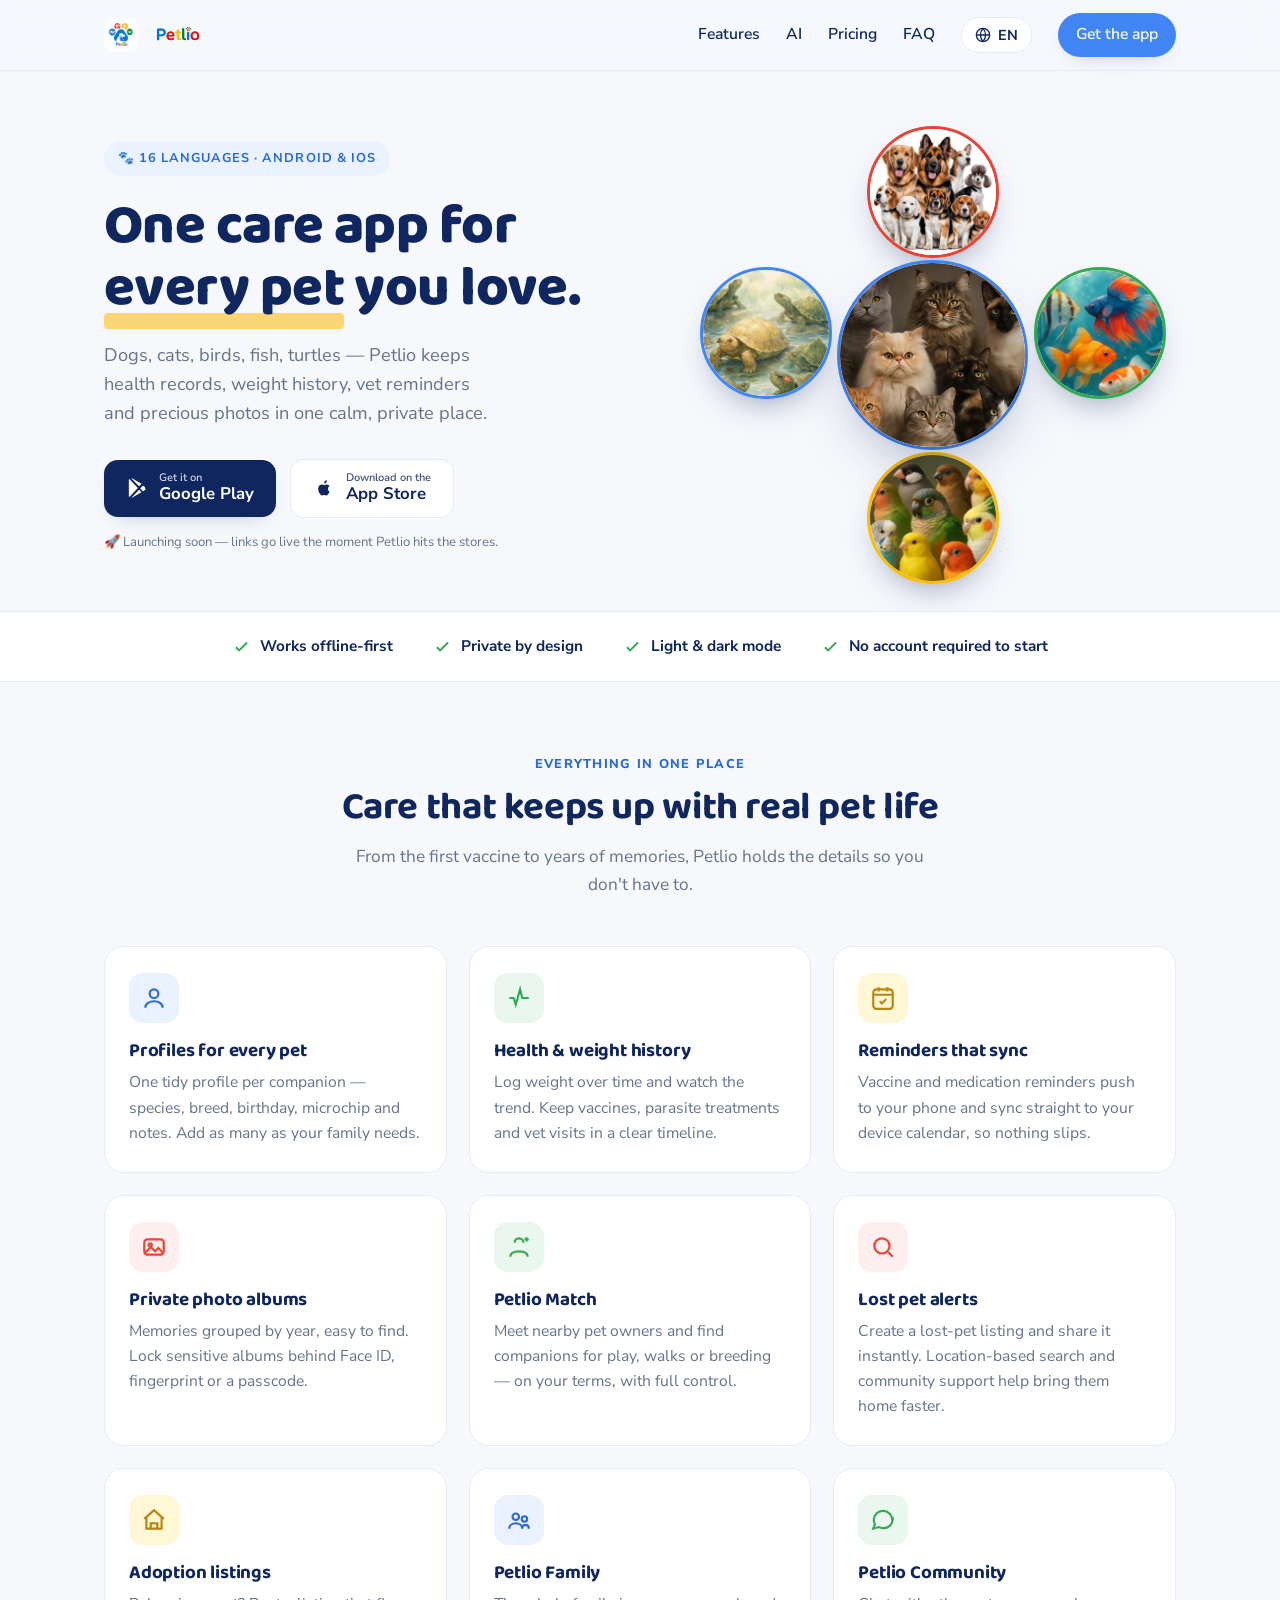
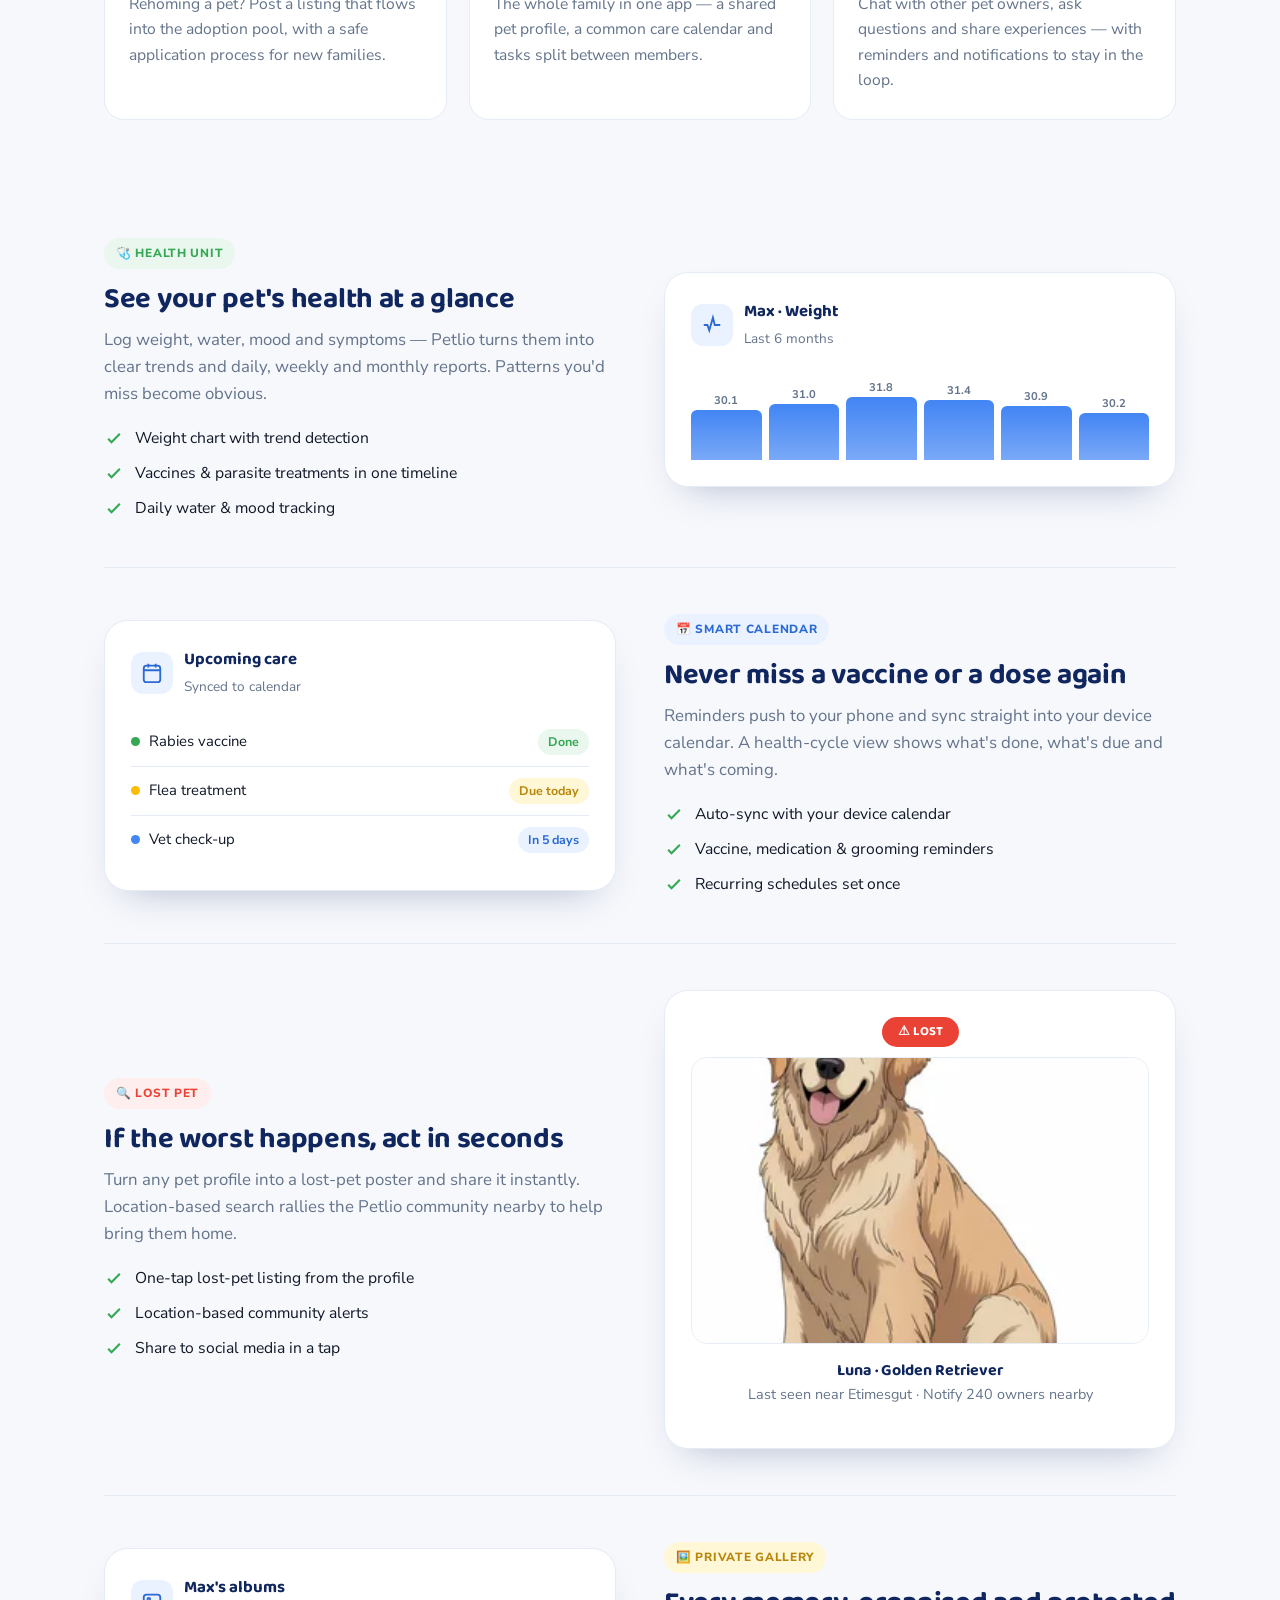
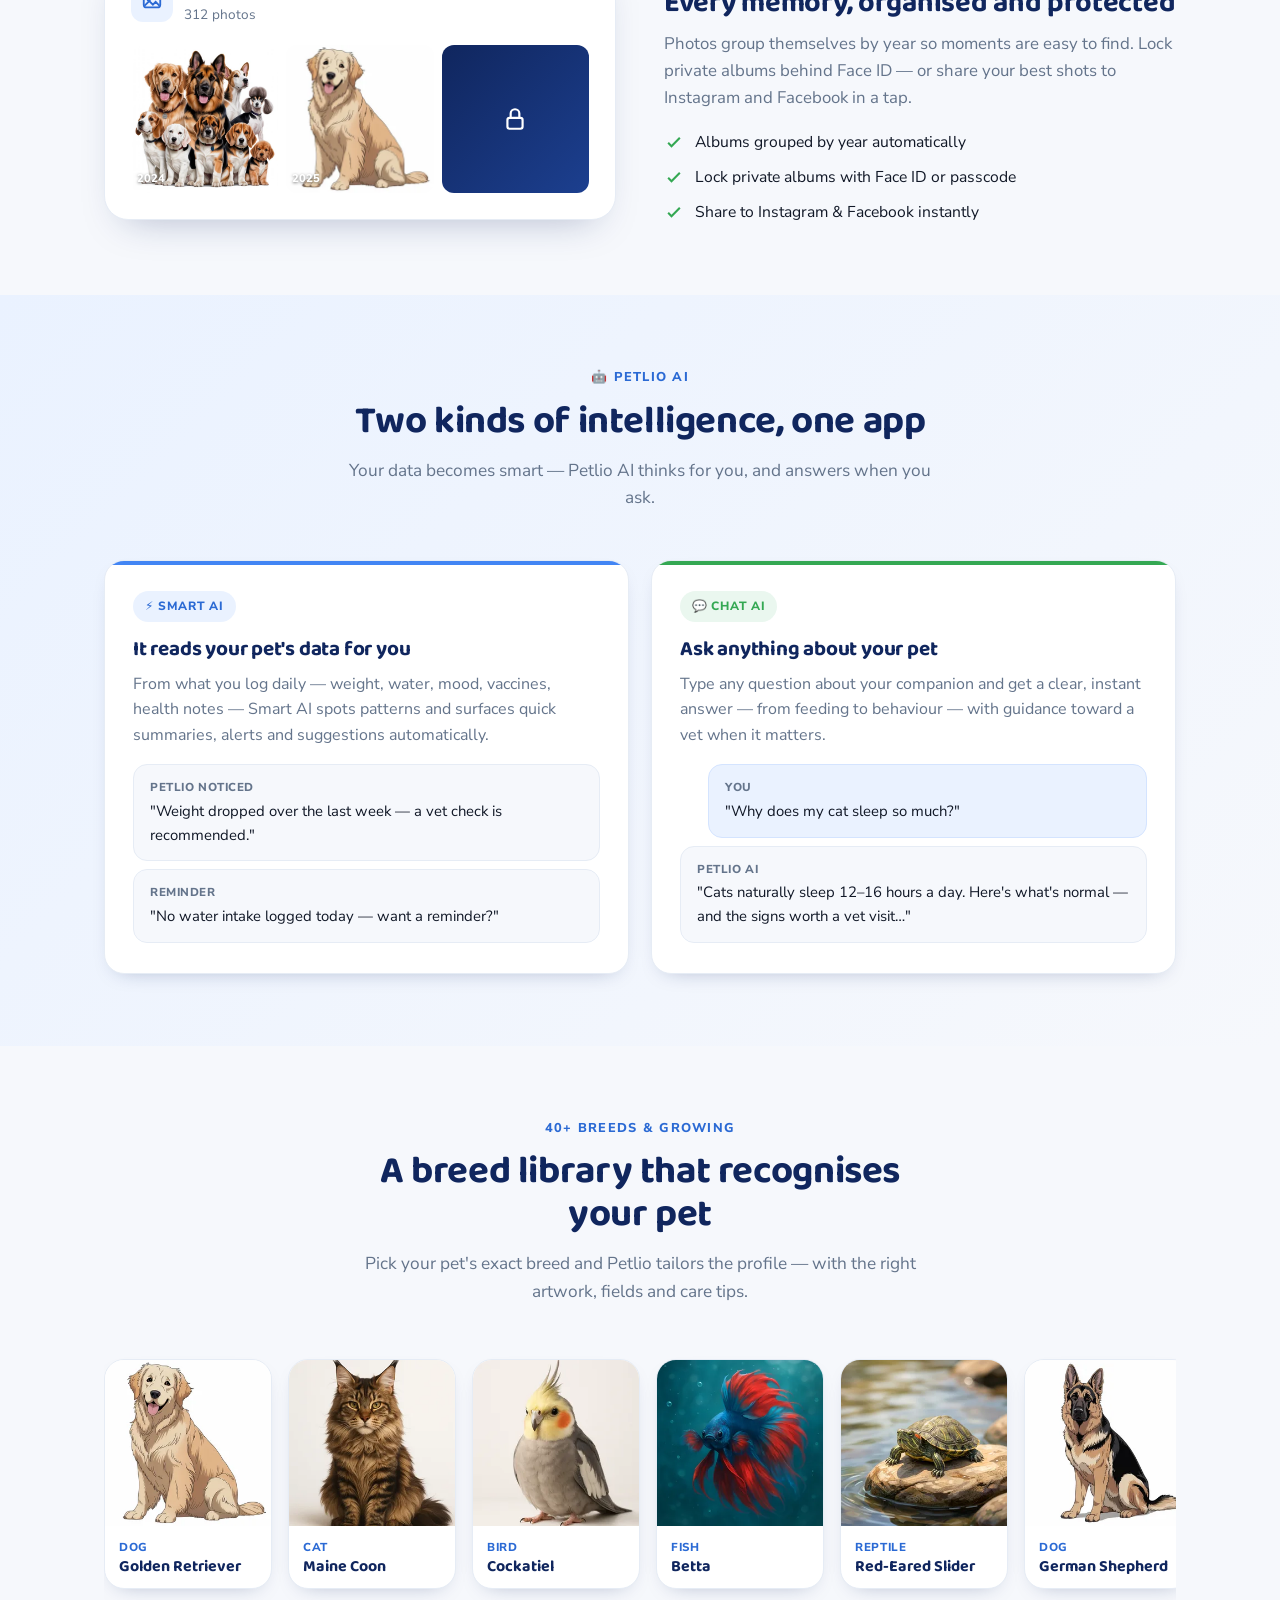
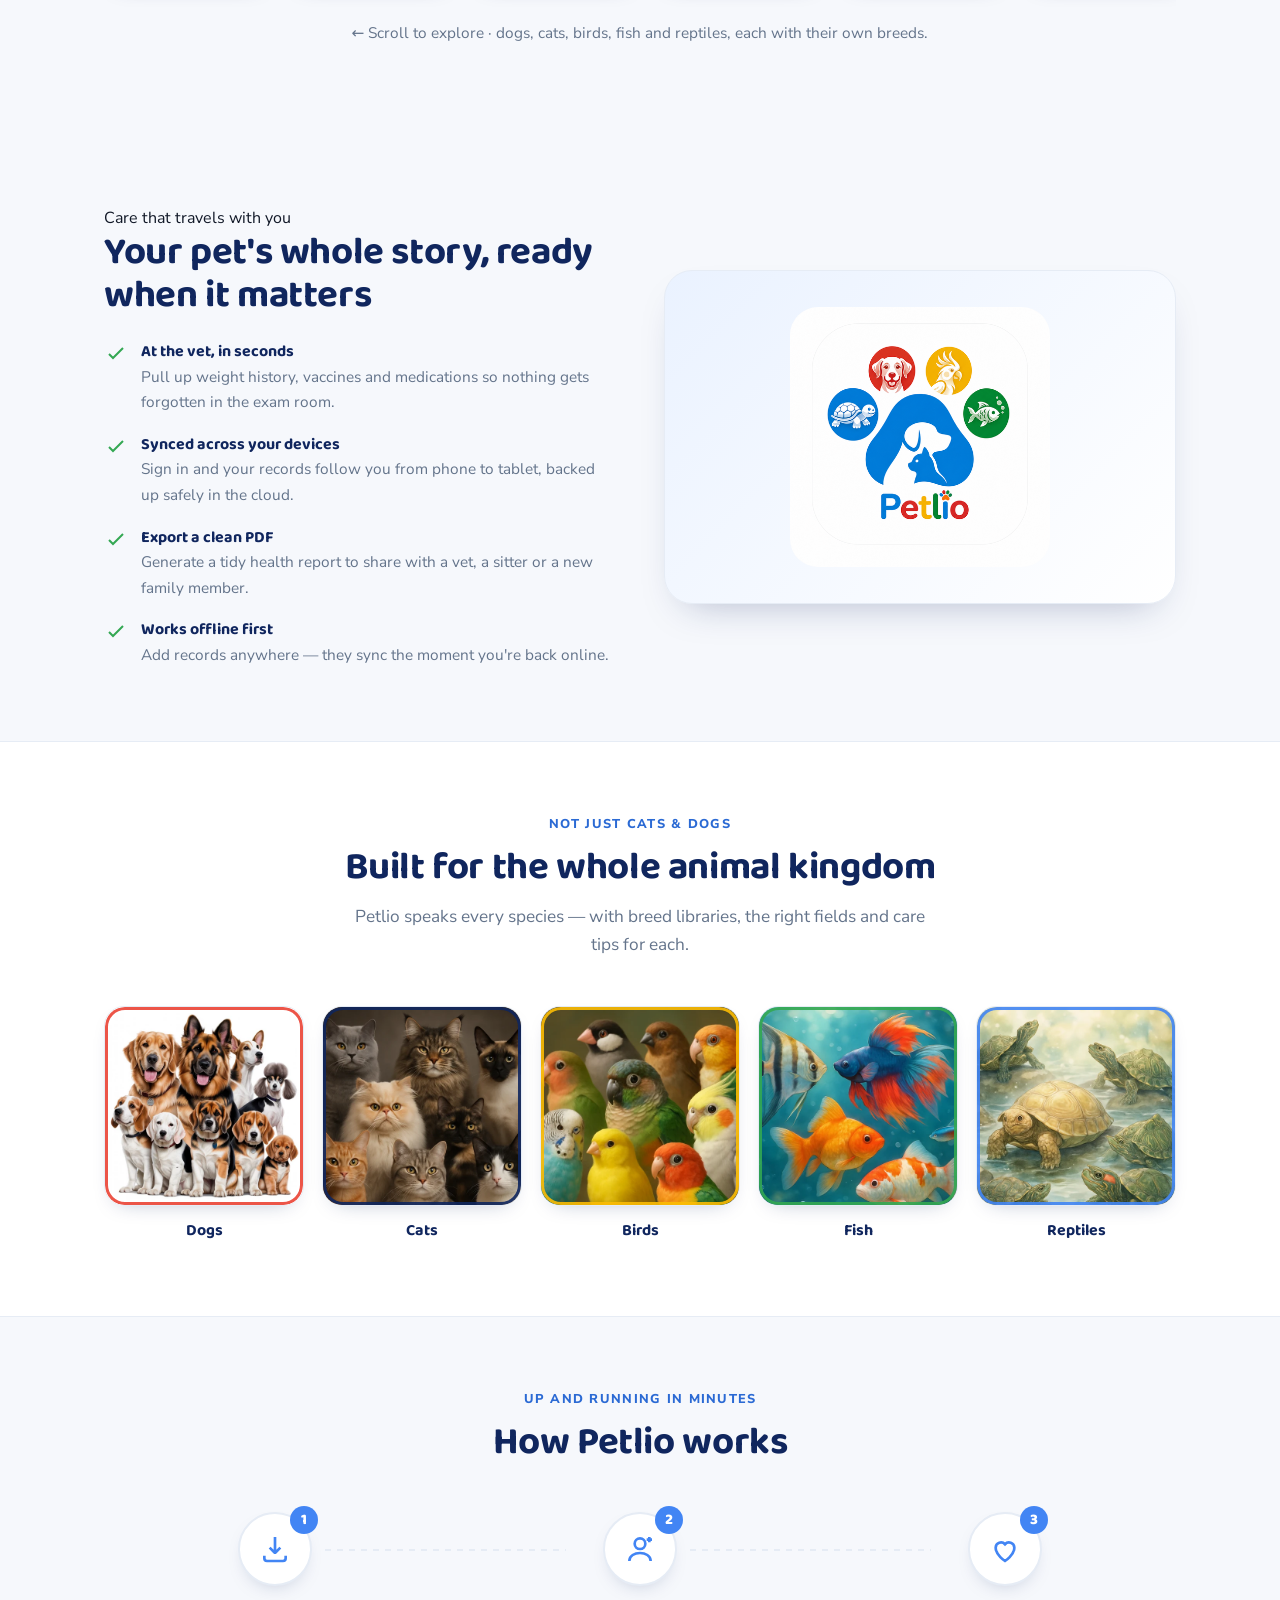
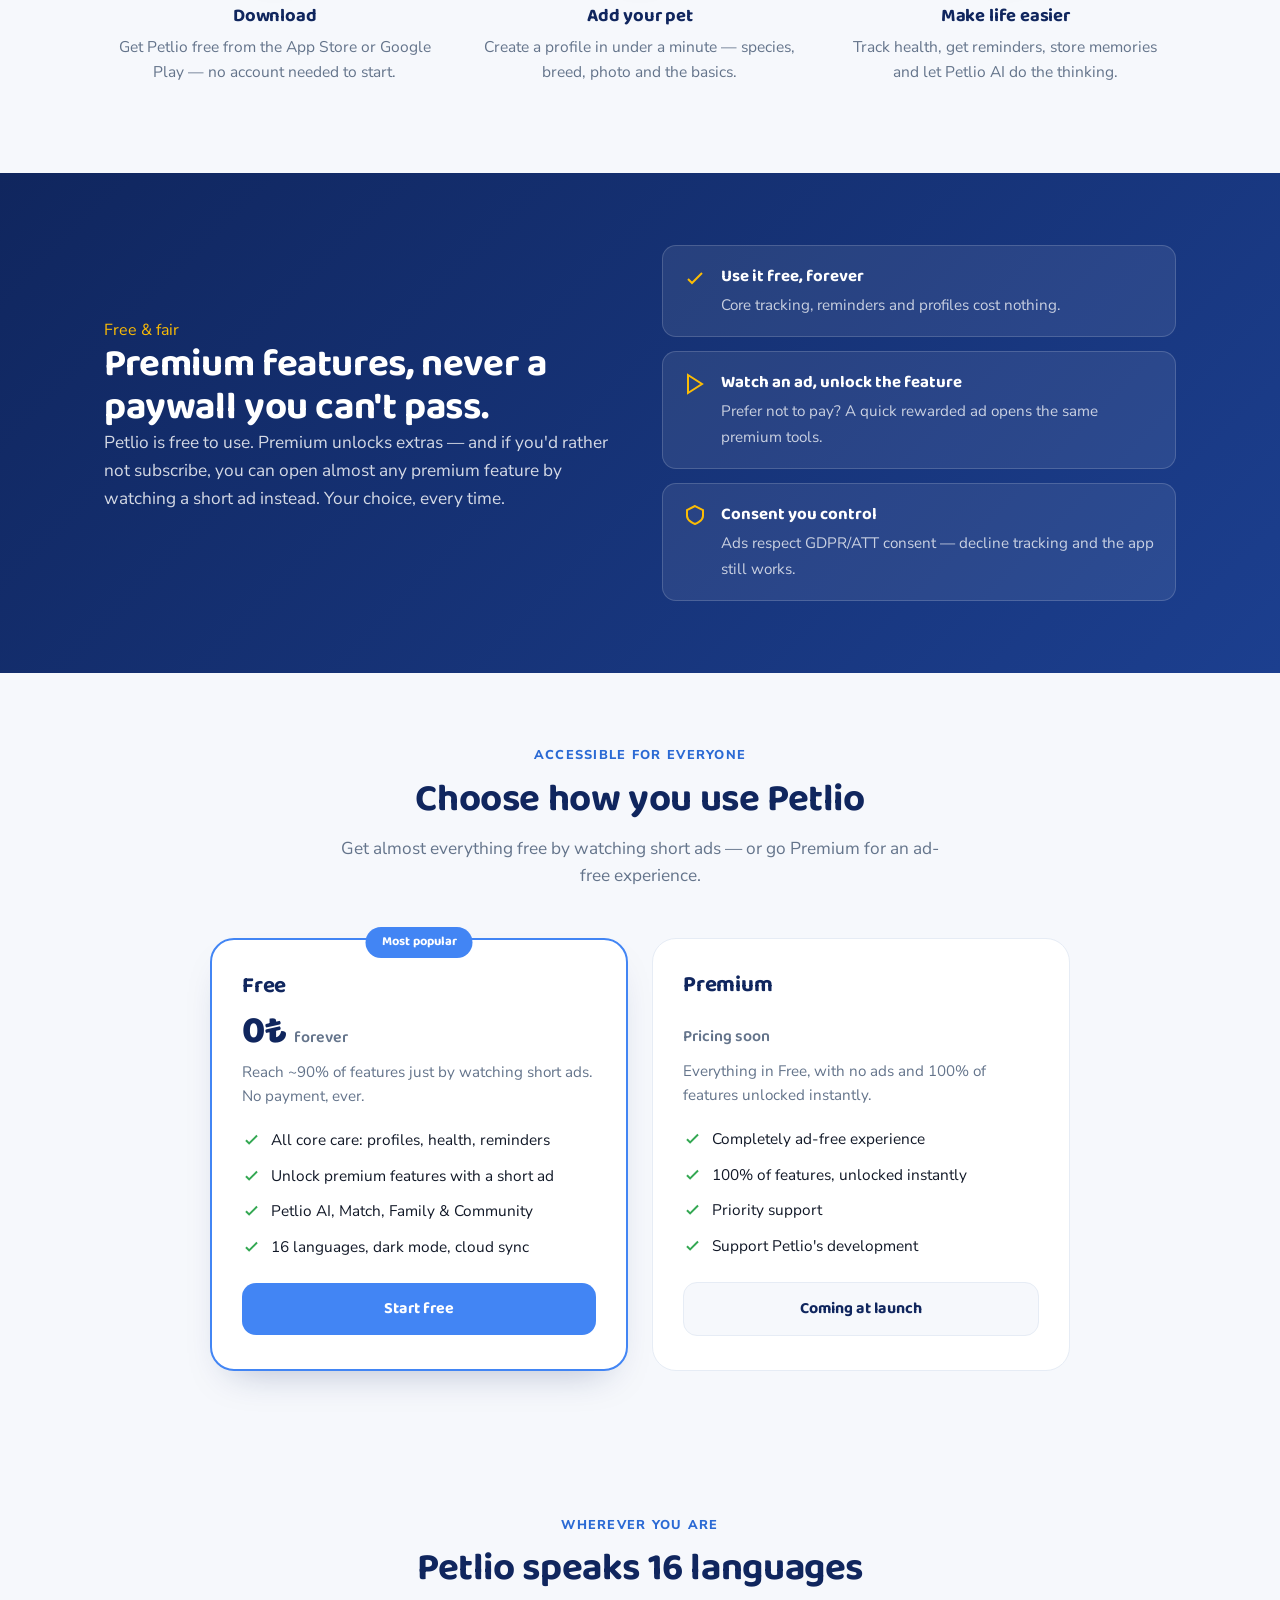
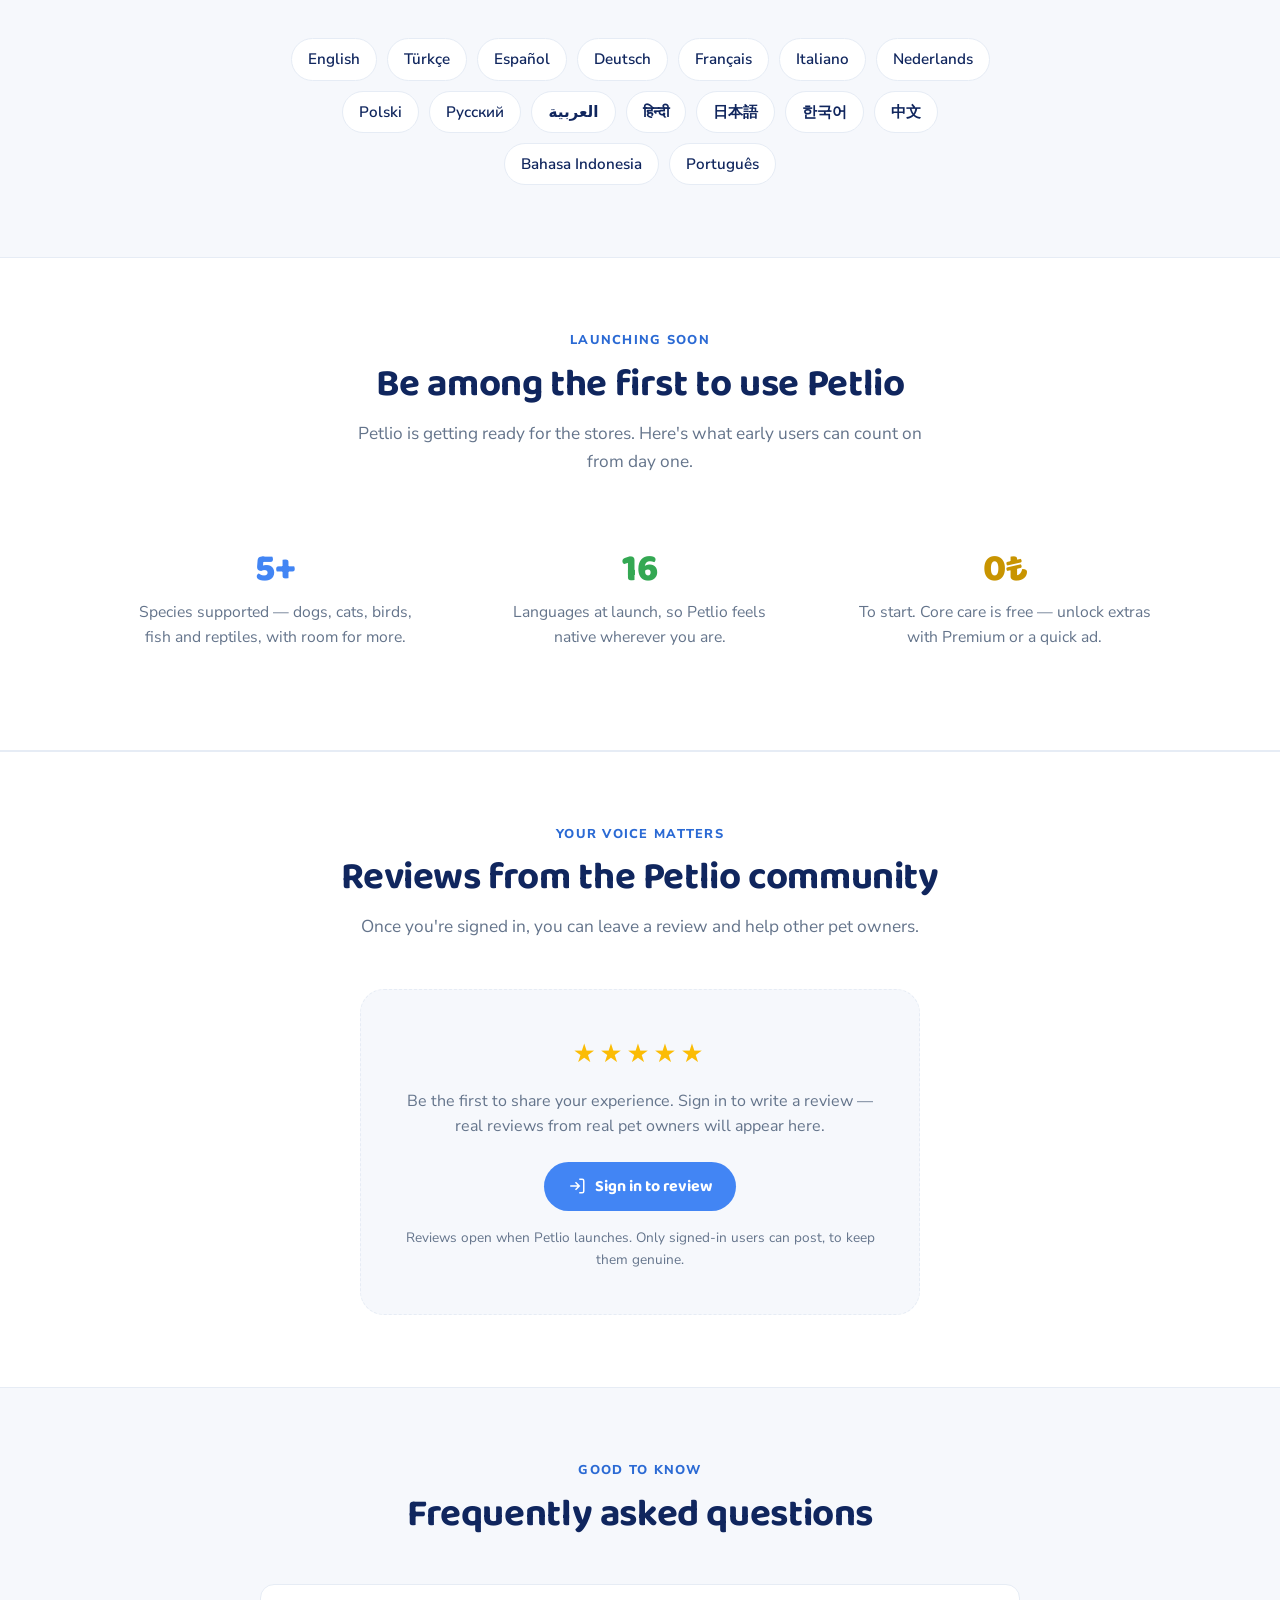
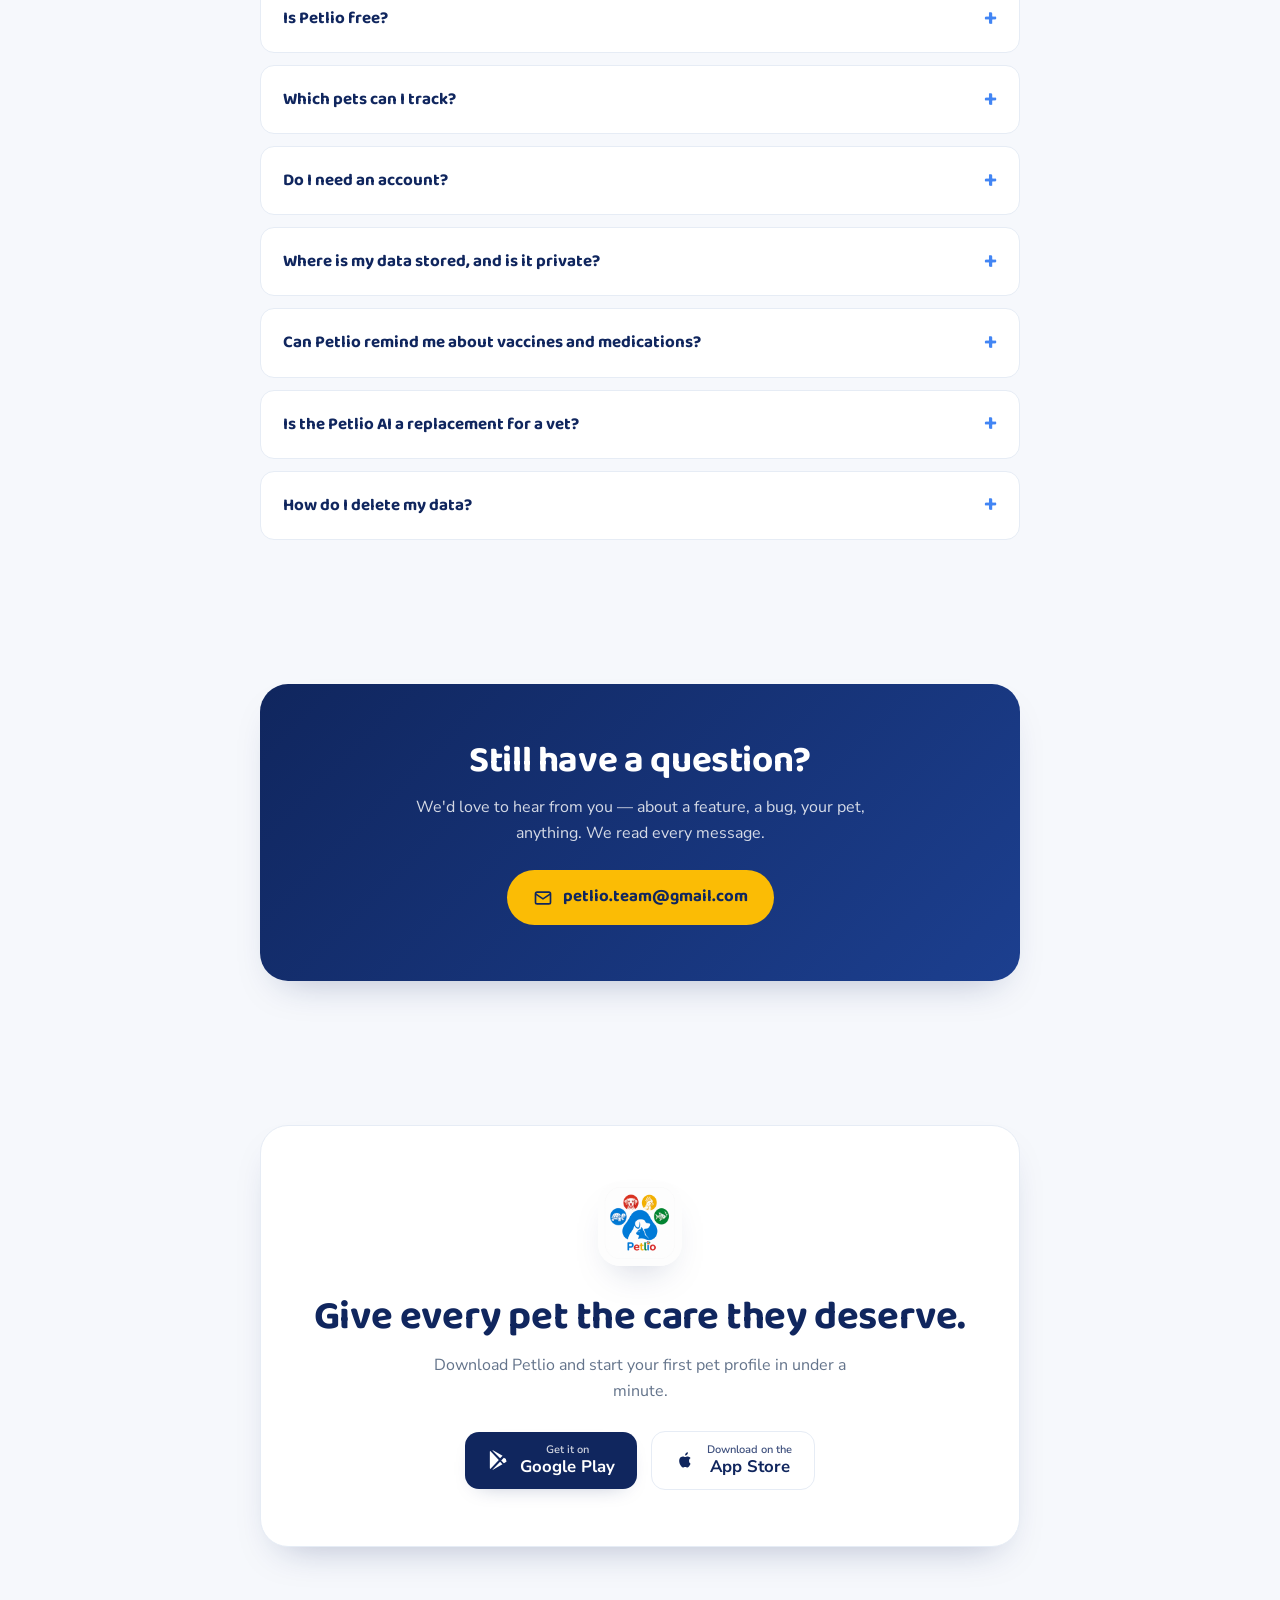
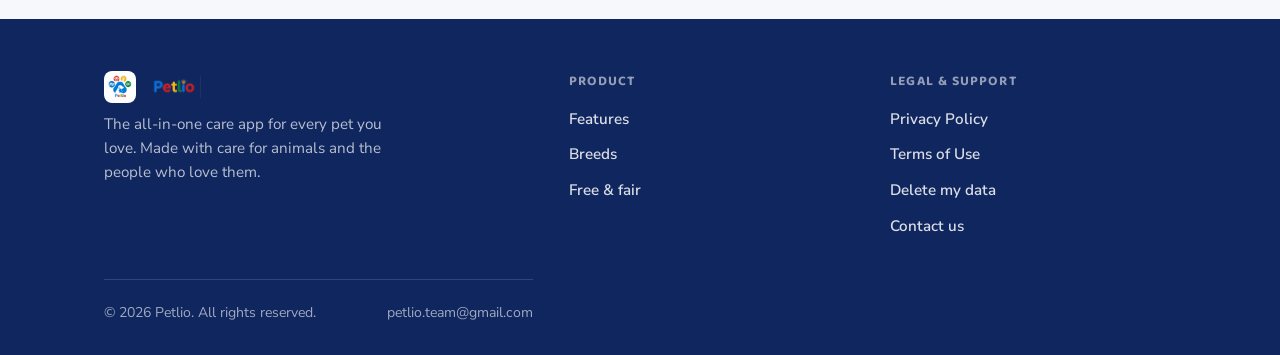
==== commit 7063d127: "Ikon+wordmark birlikte, kayip ilani gorseli" ====
--- a/index.html
+++ b/index.html
@@ -21,7 +21,7 @@
 <header class="site-head">
   <div class="wrap">
     <a class="brand" href="index.html" aria-label="Petlio">
-      <img class="wordmark" src="assets/petlio_wordmark.png" alt="Petlio">
+      <img class="brand-ic" src="assets/app_icon_192.png" alt=""><img class="wordmark" src="assets/petlio_wordmark.png" alt="Petlio">
     </a>
     <nav class="nav" aria-label="Primary">
       <a href="#features" data-i18n="nav_features">Features</a>
@@ -200,7 +200,7 @@
       </div>
       <div class="demo poster">
         <span class="tag-lost" data-i18n="sc_lost_poster_tag">⚠ LOST</span>
-        <div class="ph"><svg viewBox="0 0 24 24" fill="none" stroke="currentColor" stroke-width="1.5"><circle cx="11" cy="11" r="7"/><path d="m21 21-4.3-4.3"/></svg></div>
+        <div class="ph"><img src="assets/breeds/dog_golden_retriever.webp" alt="Luna"></div>
         <b style="font-family:'Baloo 2';color:var(--navy)" data-i18n="sc_lost_poster_name">Luna · Golden Retriever</b>
         <p class="meta" data-i18n="sc_lost_poster_meta">Last seen near Etimesgut · Notify 240 owners nearby</p>
       </div>
@@ -496,7 +496,7 @@
 <footer class="site-foot">
   <div class="wrap">
     <div>
-      <a class="brand" href="index.html"><img class="wordmark" src="assets/petlio_wordmark.png" alt="Petlio"></a>
+      <a class="brand" href="index.html"><img class="brand-ic" src="assets/app_icon_192.png" alt=""><img class="wordmark" src="assets/petlio_wordmark.png" alt="Petlio"></a>
       <p data-i18n="foot_tagline">The all-in-one care app for every pet you love. Made with care for animals and the people who love them.</p>
     </div>
     <div>
--- a/assets/styles.css
+++ b/assets/styles.css
@@ -83,6 +83,9 @@
 /* colored wordmark logo (crisp at any size) */
 .brand img.wordmark { height: 32px; width: auto; border-radius: 0; }
 .site-foot .brand img.wordmark { height: 30px; }
+.brand img.brand-ic { width: 34px; height: 34px; border-radius: 9px; }
+.site-foot .brand img.brand-ic { width: 32px; height: 32px; }
+.brand { display: inline-flex; align-items: center; gap: 9px; }
 .logo-word { font-family: "Baloo 2"; font-weight: 800; font-size: 1.5rem; letter-spacing: -.02em; line-height: 1; display: inline-flex; direction: ltr; }
 .logo-word span:nth-child(1){ color: var(--blue); }
 .logo-word span:nth-child(2){ color: var(--red); }
@@ -336,8 +339,8 @@
 .spark .bar span { position:absolute; top:-18px; left:50%; transform:translateX(-50%); font-size:.7rem; font-weight:700; color:var(--muted); }
 /* lost-pet poster */
 .poster { text-align:center; }
-.poster .ph { width:100%; aspect-ratio:16/10; border-radius:16px; background:linear-gradient(135deg,#FFEEEE,#fff); display:grid; place-items:center; border:1px solid var(--line); margin-bottom:14px; }
-.poster .ph svg { width:54px; height:54px; color:var(--red); }
+.poster .ph { width:100%; aspect-ratio:16/10; border-radius:16px; overflow:hidden; border:1px solid var(--line); margin-bottom:14px; background:#f1f5f9; }
+.poster .ph img { width:100%; height:100%; object-fit:cover; }
 .poster .tag-lost { display:inline-block; background:var(--red); color:#fff; font-family:"Baloo 2"; font-weight:700; font-size:.8rem; padding:5px 16px; border-radius:999px; margin-bottom:10px; }
 .poster .meta { color:var(--muted); font-size:.9rem; }
 /* gallery grid demo */
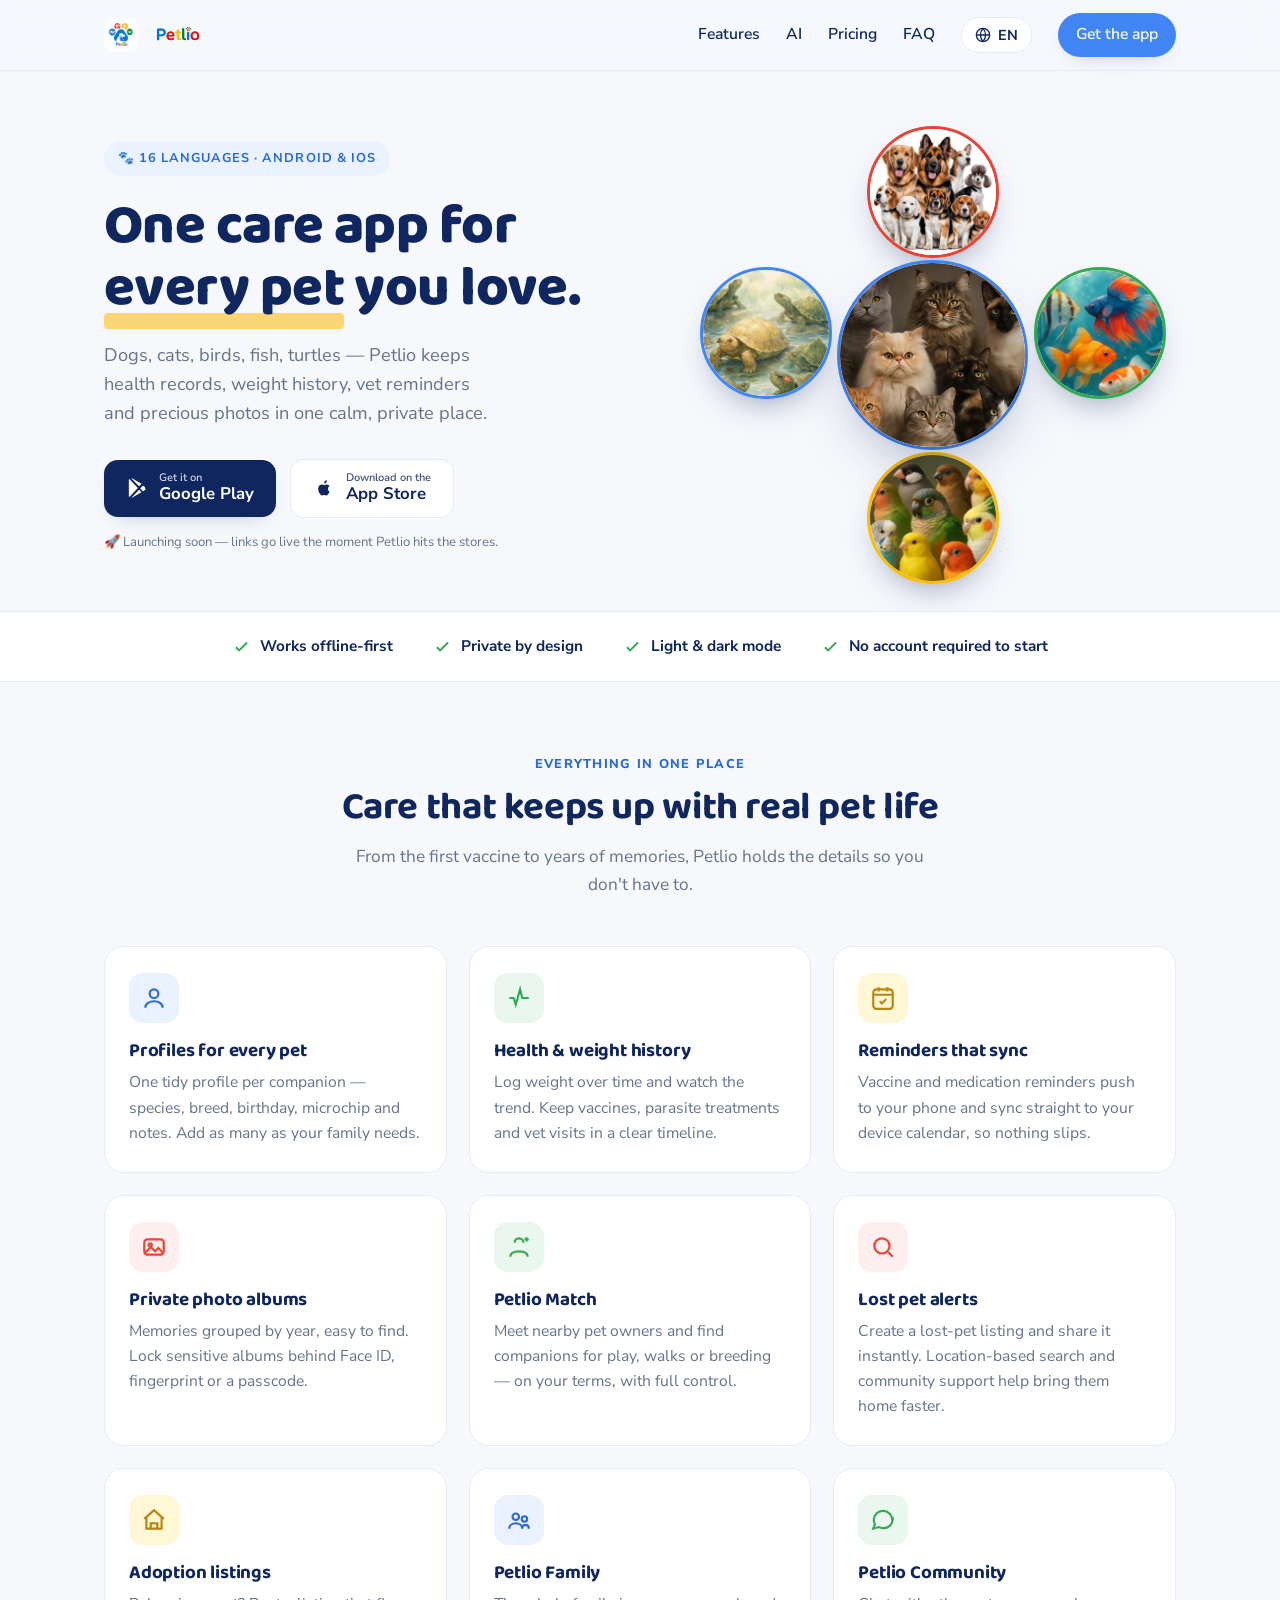
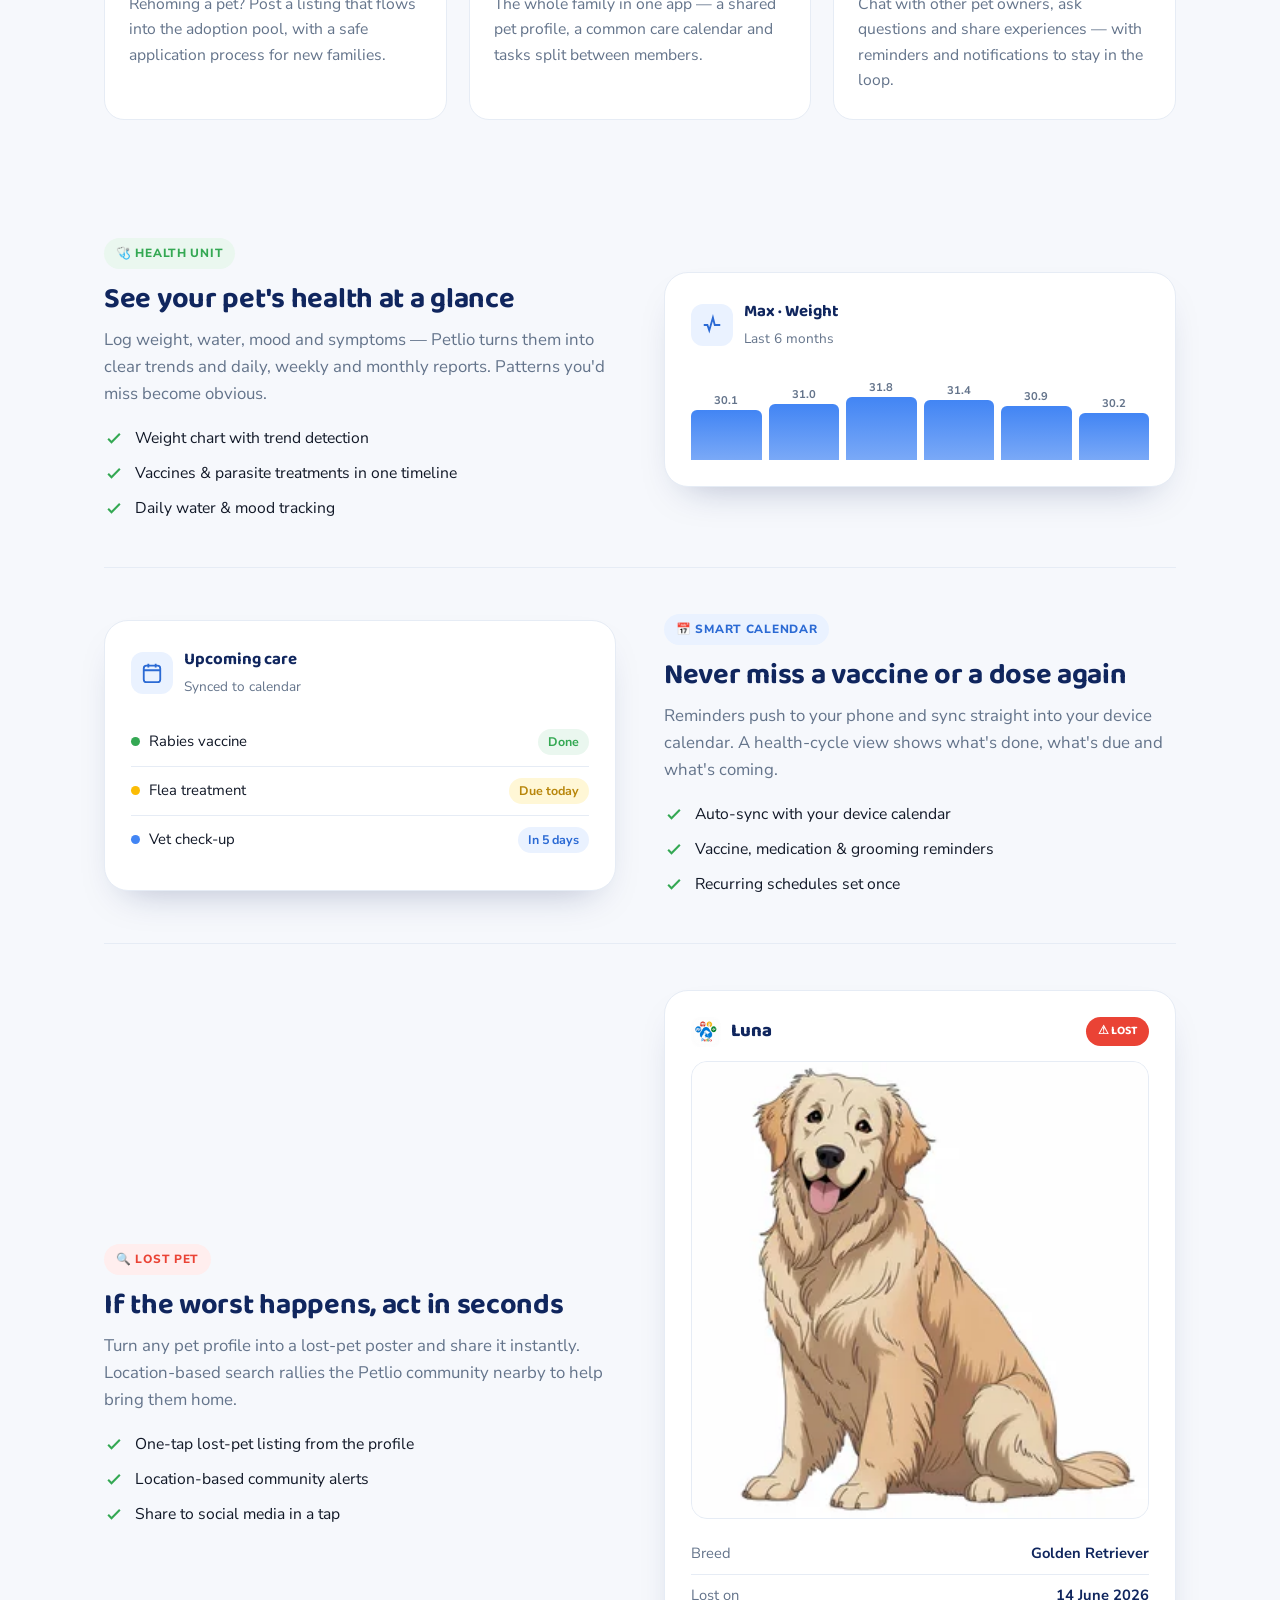
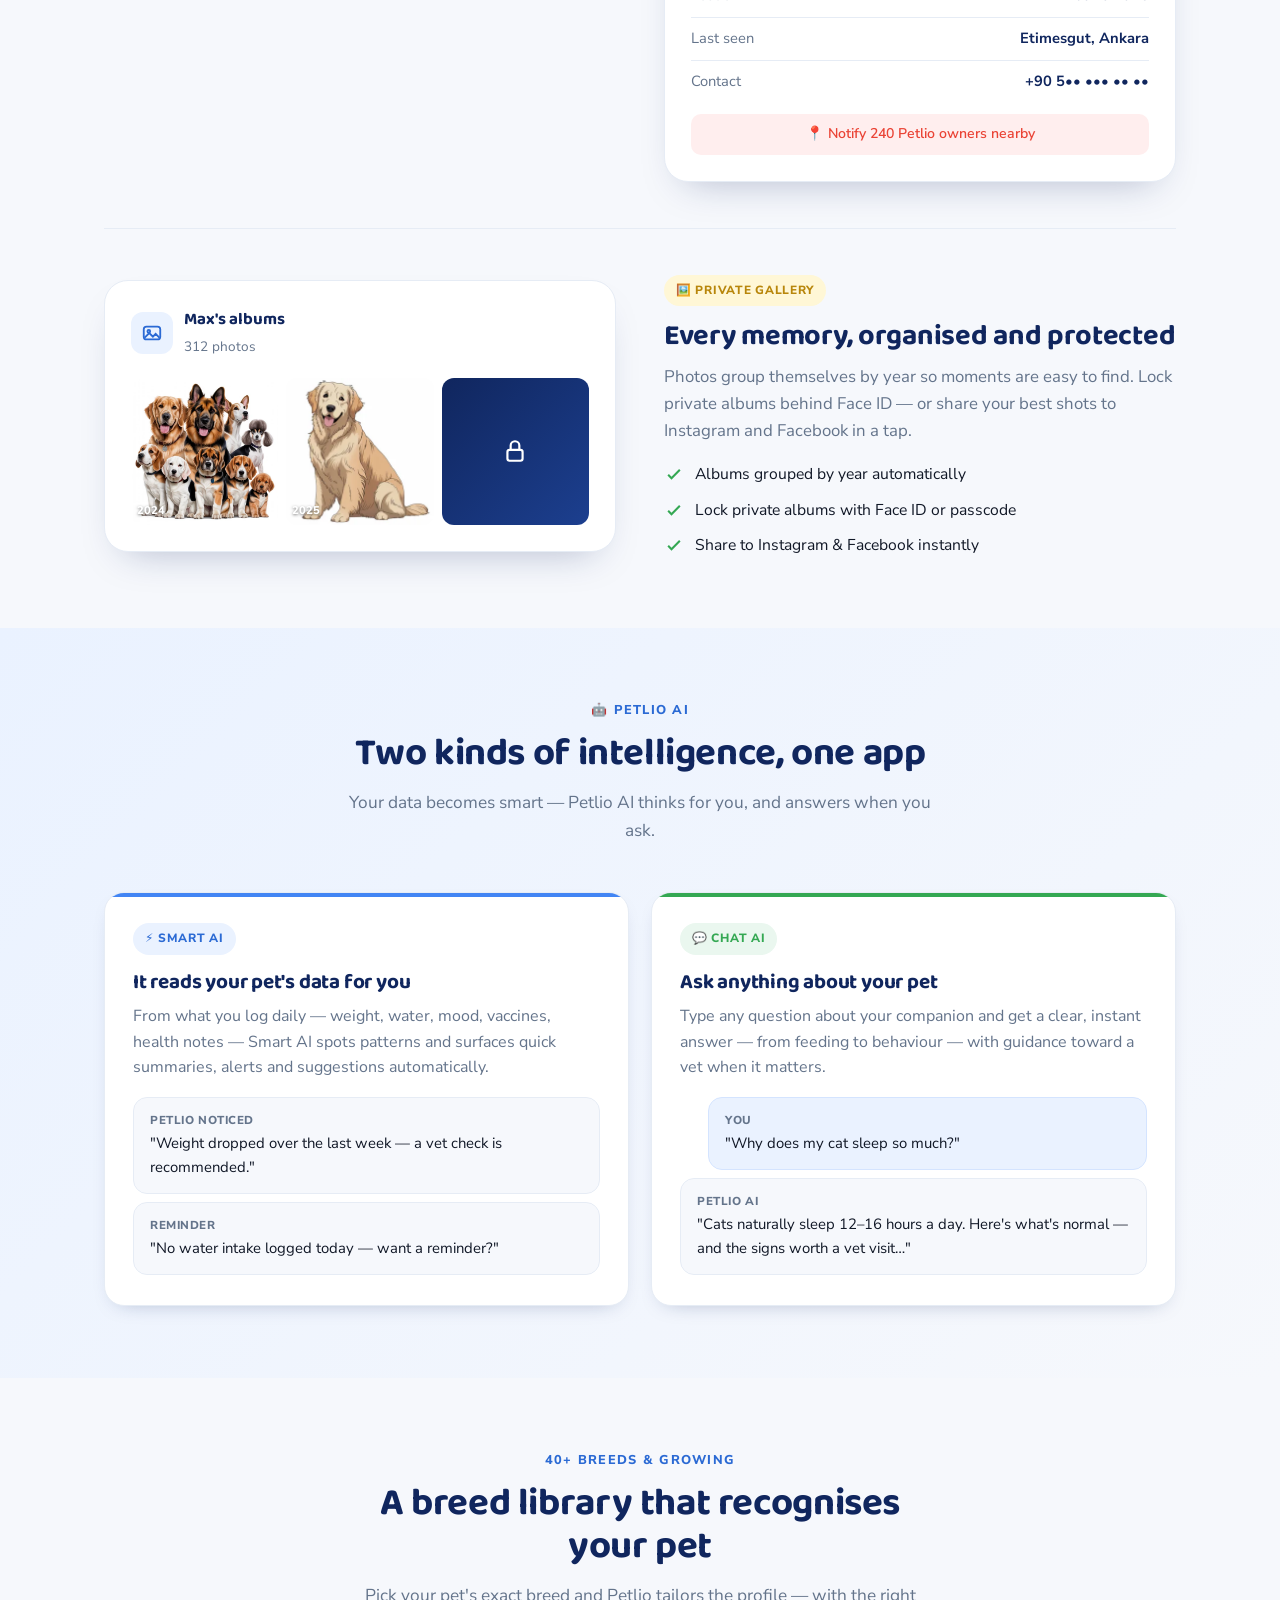
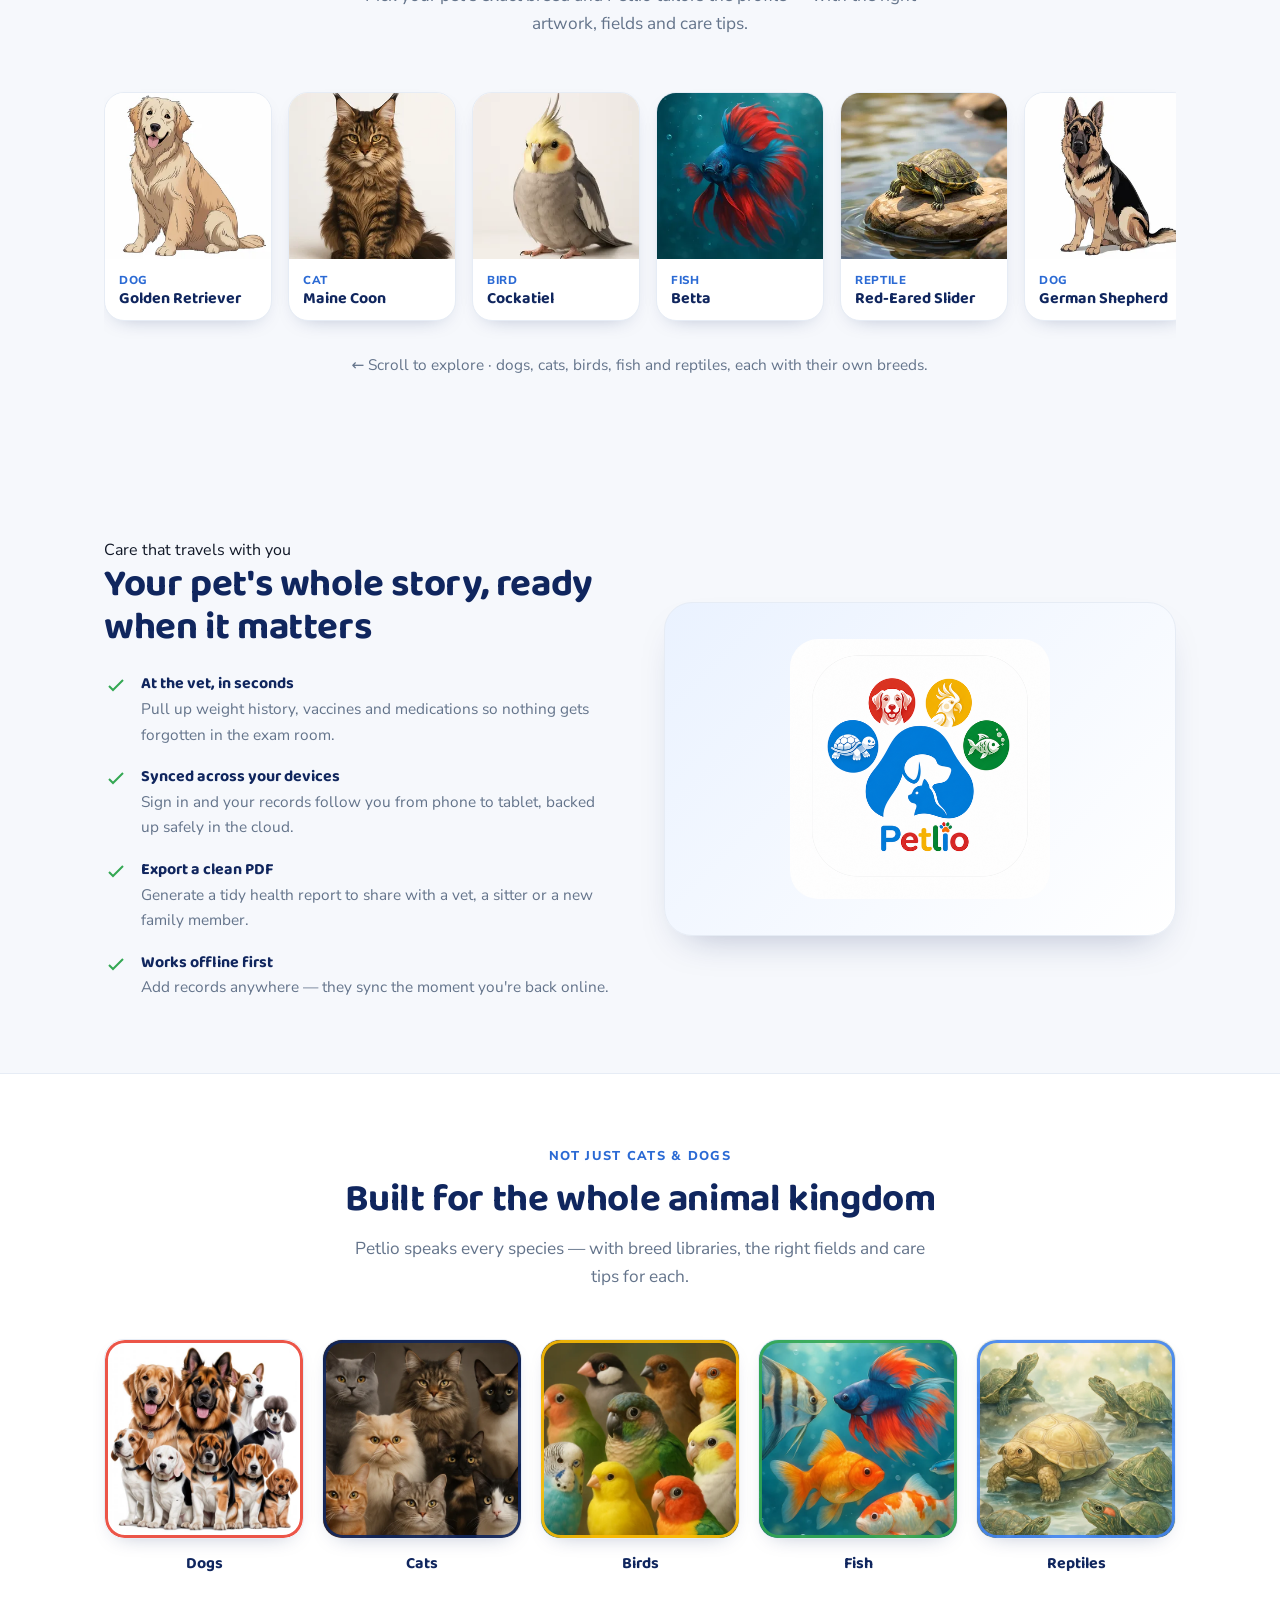
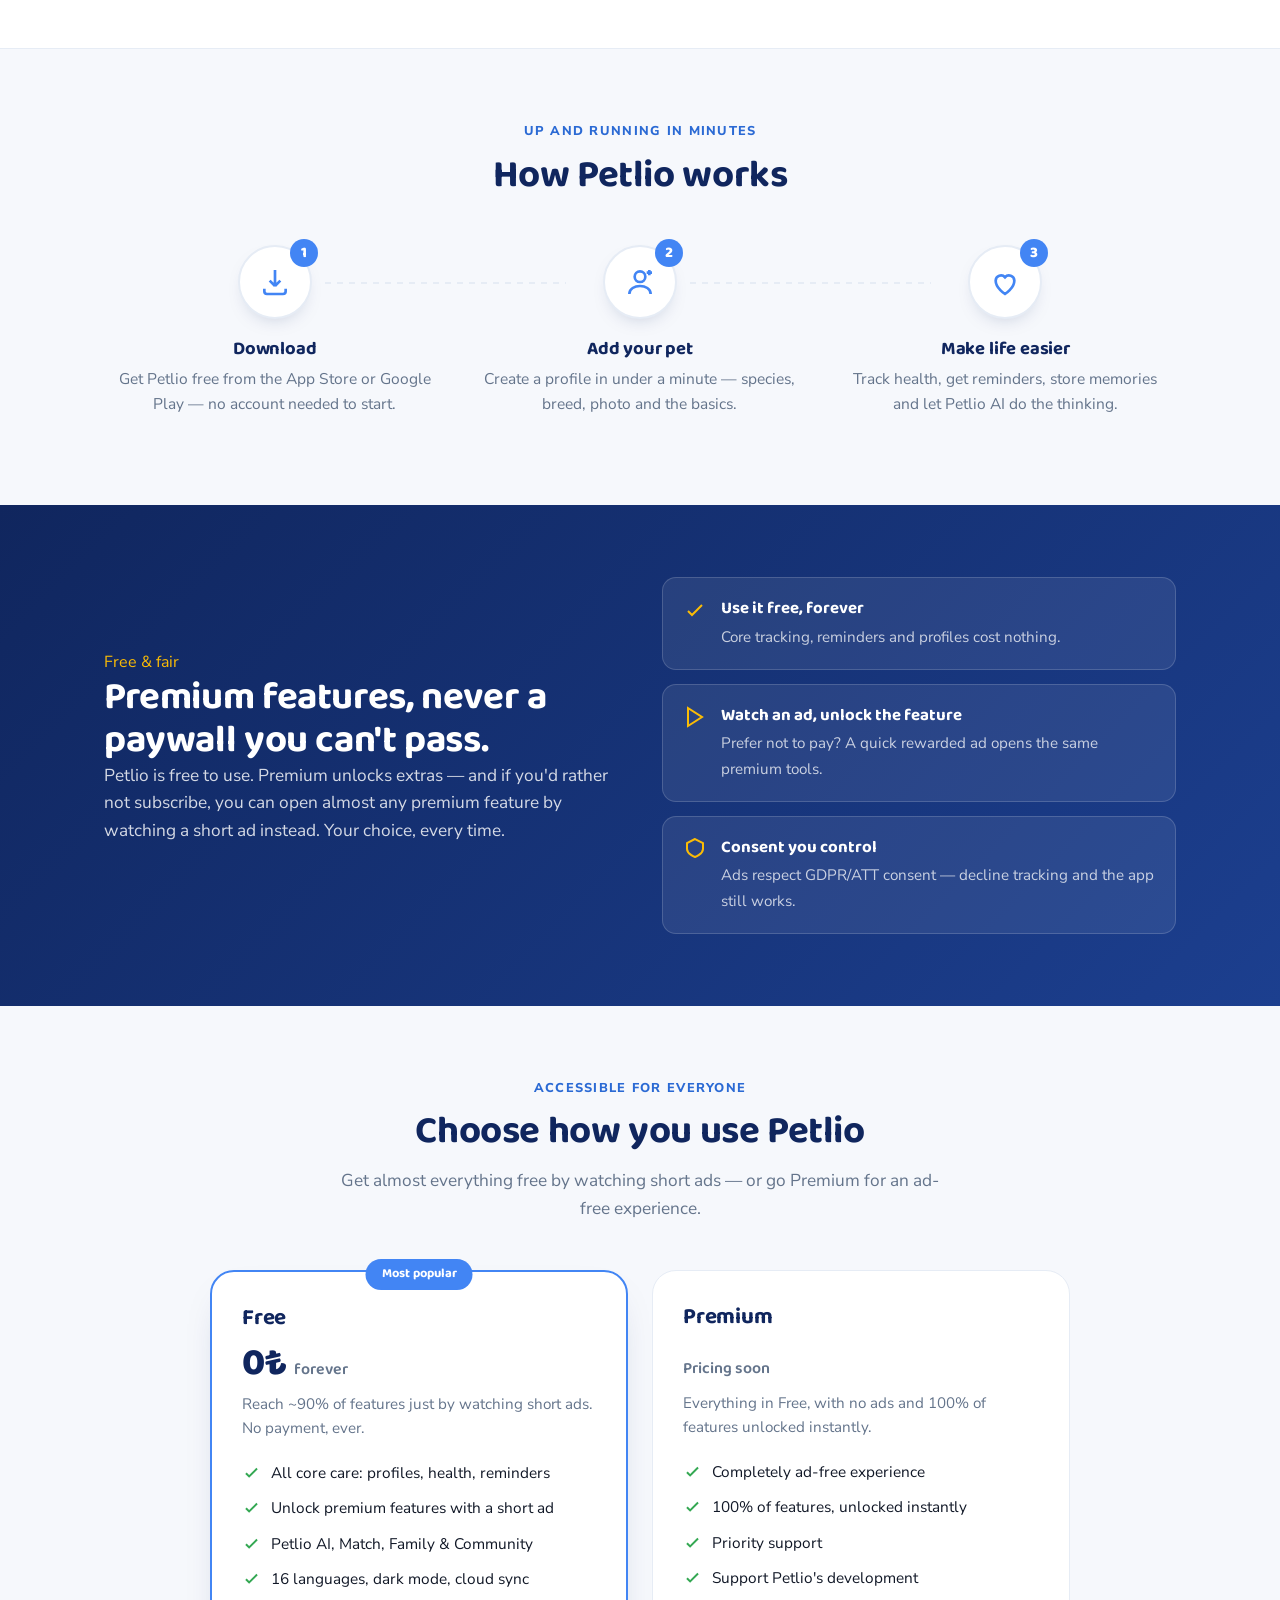
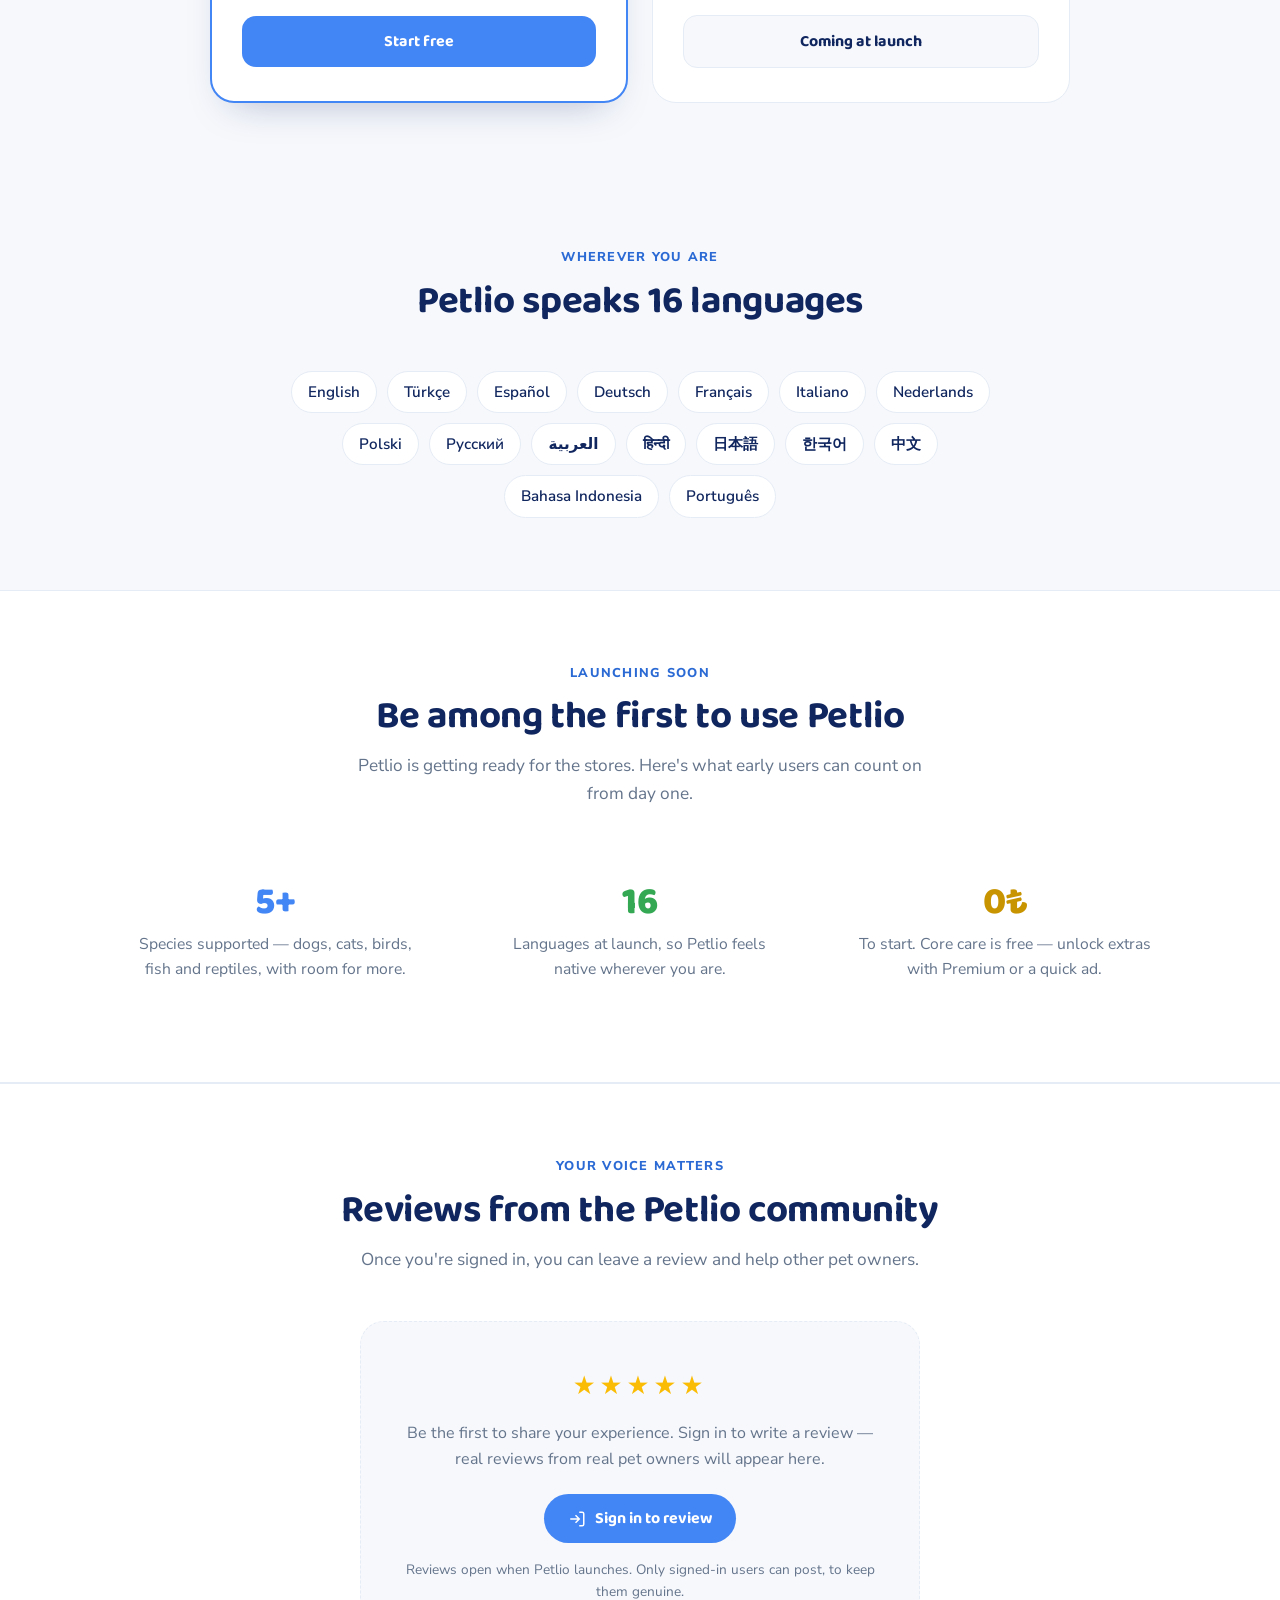
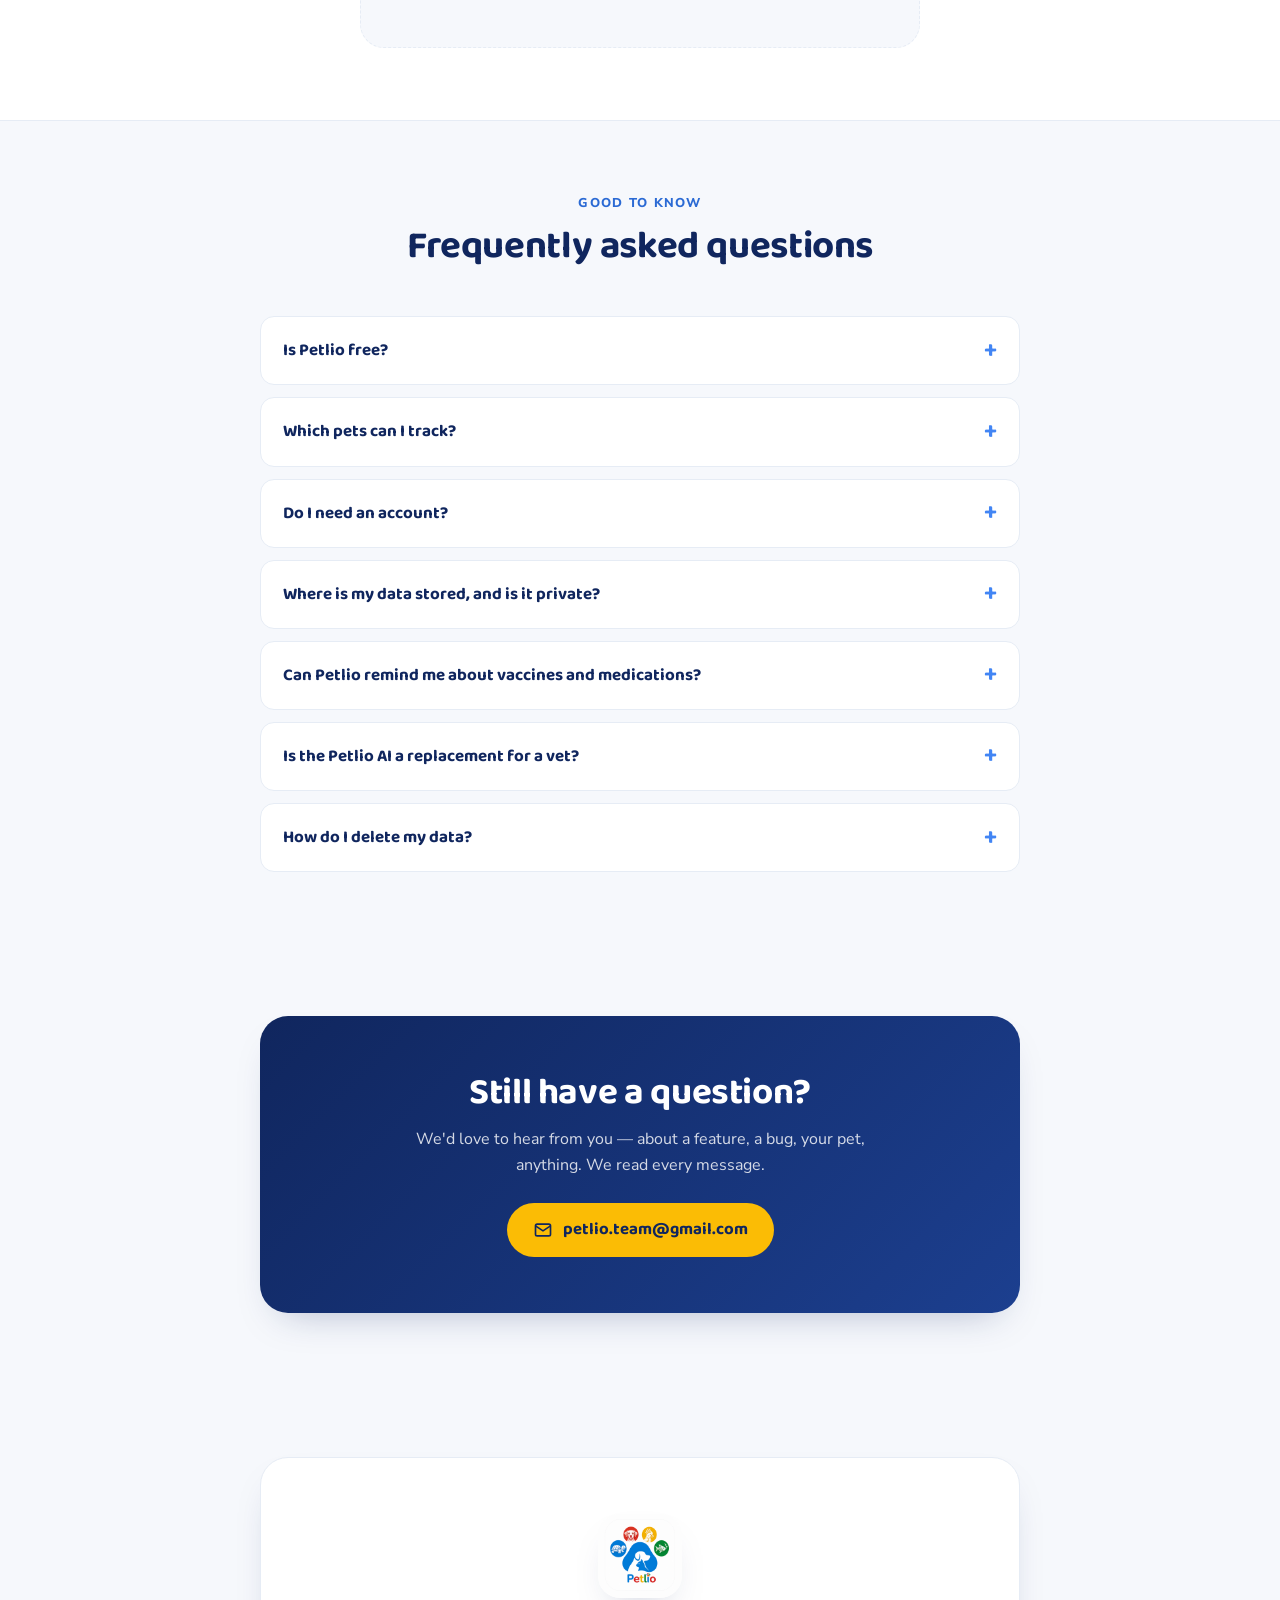
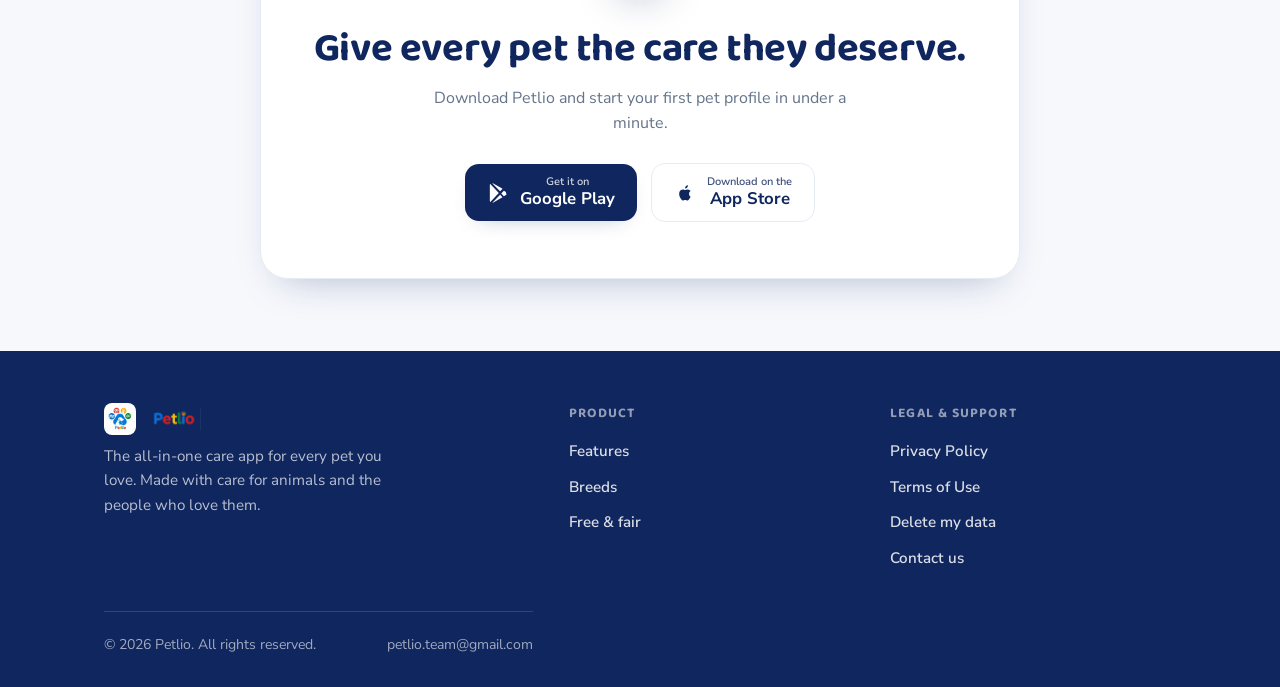
==== commit 63c265c1: "Kayip ilani kart yenileme + ikon" ====
--- a/index.html
+++ b/index.html
@@ -199,10 +199,19 @@
         </ul>
       </div>
       <div class="demo poster">
-        <span class="tag-lost" data-i18n="sc_lost_poster_tag">⚠ LOST</span>
+        <div class="poster-bar">
+          <img class="poster-ic" src="assets/app_icon_192.png" alt="">
+          <b class="poster-name" data-i18n="sc_lost_poster_name">Luna</b>
+          <span class="poster-lost" data-i18n="sc_lost_poster_tag">⚠ LOST</span>
+        </div>
         <div class="ph"><img src="assets/breeds/dog_golden_retriever.webp" alt="Luna"></div>
-        <b style="font-family:'Baloo 2';color:var(--navy)" data-i18n="sc_lost_poster_name">Luna · Golden Retriever</b>
-        <p class="meta" data-i18n="sc_lost_poster_meta">Last seen near Etimesgut · Notify 240 owners nearby</p>
+        <div class="poster-info">
+          <div class="pi-row"><span class="pi-lbl" data-i18n="sc_lost_lbl_breed">Breed</span><span class="pi-val" data-i18n="sc_lost_val_breed">Golden Retriever</span></div>
+          <div class="pi-row"><span class="pi-lbl" data-i18n="sc_lost_lbl_date">Lost on</span><span class="pi-val" data-i18n="sc_lost_val_date">14 June 2026</span></div>
+          <div class="pi-row"><span class="pi-lbl" data-i18n="sc_lost_lbl_loc">Last seen</span><span class="pi-val" data-i18n="sc_lost_val_loc">Etimesgut, Ankara</span></div>
+          <div class="pi-row"><span class="pi-lbl" data-i18n="sc_lost_lbl_phone">Contact</span><span class="pi-val" data-i18n="sc_lost_val_phone">+90 5•• ••• •• ••</span></div>
+        </div>
+        <p class="meta" data-i18n="sc_lost_poster_meta">📍 Notify 240 Petlio owners nearby</p>
       </div>
     </div>
 
--- a/assets/styles.css
+++ b/assets/styles.css
@@ -338,11 +338,19 @@
 .spark .bar { flex:1; background:linear-gradient(180deg,var(--blue),#7aa9f7); border-radius:6px 6px 0 0; position:relative; min-height:14px; }
 .spark .bar span { position:absolute; top:-18px; left:50%; transform:translateX(-50%); font-size:.7rem; font-weight:700; color:var(--muted); }
 /* lost-pet poster */
-.poster { text-align:center; }
-.poster .ph { width:100%; aspect-ratio:16/10; border-radius:16px; overflow:hidden; border:1px solid var(--line); margin-bottom:14px; background:#f1f5f9; }
-.poster .ph img { width:100%; height:100%; object-fit:cover; }
-.poster .tag-lost { display:inline-block; background:var(--red); color:#fff; font-family:"Baloo 2"; font-weight:700; font-size:.8rem; padding:5px 16px; border-radius:999px; margin-bottom:10px; }
-.poster .meta { color:var(--muted); font-size:.9rem; }
+.poster { text-align:left; }
+.poster-bar { display:flex; align-items:center; gap:10px; margin-bottom:14px; }
+.poster-bar .poster-ic { width:30px; height:30px; border-radius:8px; flex:none; }
+.poster-bar .poster-name { font-family:"Baloo 2"; font-weight:800; font-size:1.15rem; color:var(--navy); flex:1; }
+.poster-bar .poster-lost { background:var(--red); color:#fff; font-family:"Baloo 2"; font-weight:700; font-size:.74rem; padding:5px 12px; border-radius:999px; white-space:nowrap; }
+.poster .ph { width:100%; aspect-ratio:1/1; border-radius:16px; overflow:hidden; border:1px solid var(--line); margin-bottom:14px; background:#f1f5f9; }
+.poster .ph img { width:100%; height:100%; object-fit:cover; object-position:center top; }
+.poster-info { display:flex; flex-direction:column; gap:0; margin-bottom:12px; }
+.pi-row { display:flex; justify-content:space-between; align-items:center; padding:9px 0; border-bottom:1px solid var(--line); font-size:.92rem; }
+.pi-row:last-child { border-bottom:none; }
+.pi-lbl { color:var(--muted); }
+.pi-val { font-weight:700; color:var(--navy); }
+.poster .meta { color:var(--red); font-size:.88rem; font-weight:600; text-align:center; background:var(--softRed,#FFEEEE); padding:9px; border-radius:10px; margin:0; }
 /* gallery grid demo */
 .gal { display:grid; grid-template-columns:repeat(3,1fr); gap:8px; }
 .gal .cell { aspect-ratio:1; border-radius:12px; background:var(--soft); display:grid; place-items:center; position:relative; overflow:hidden; }
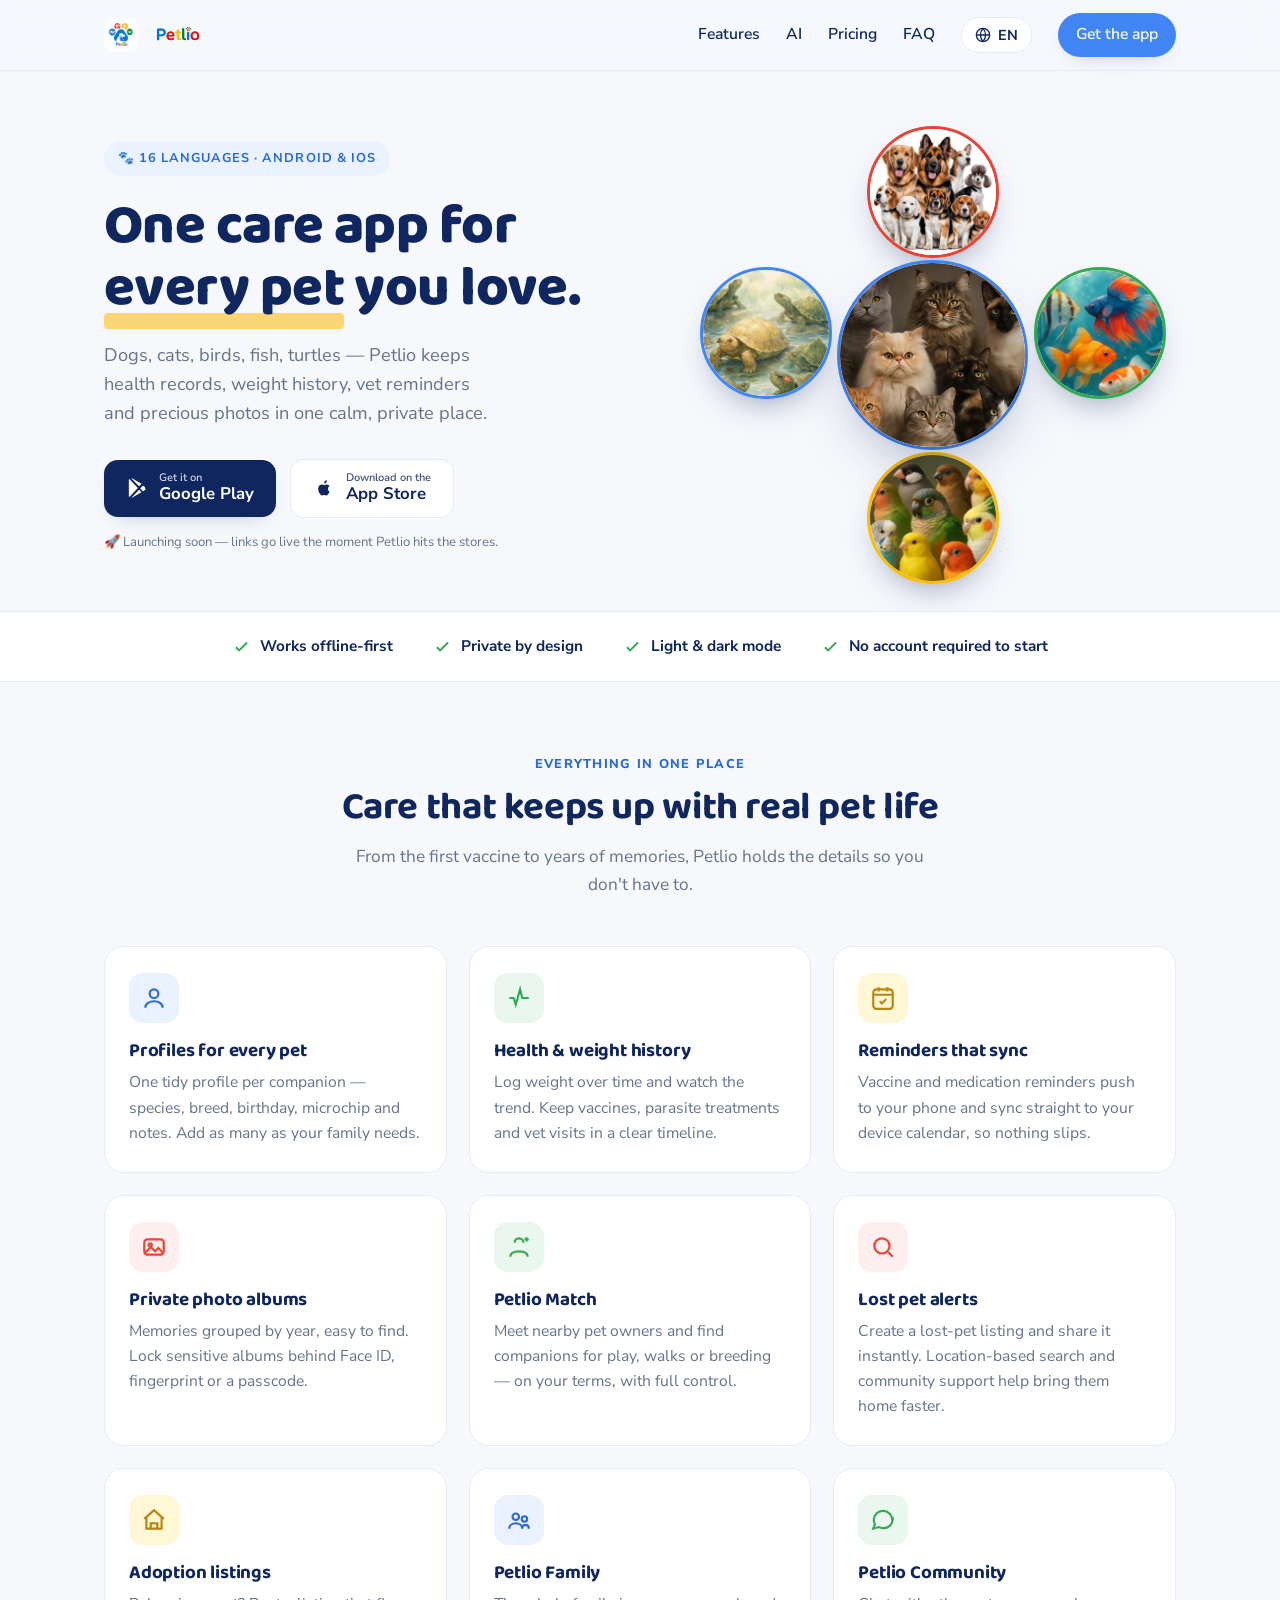
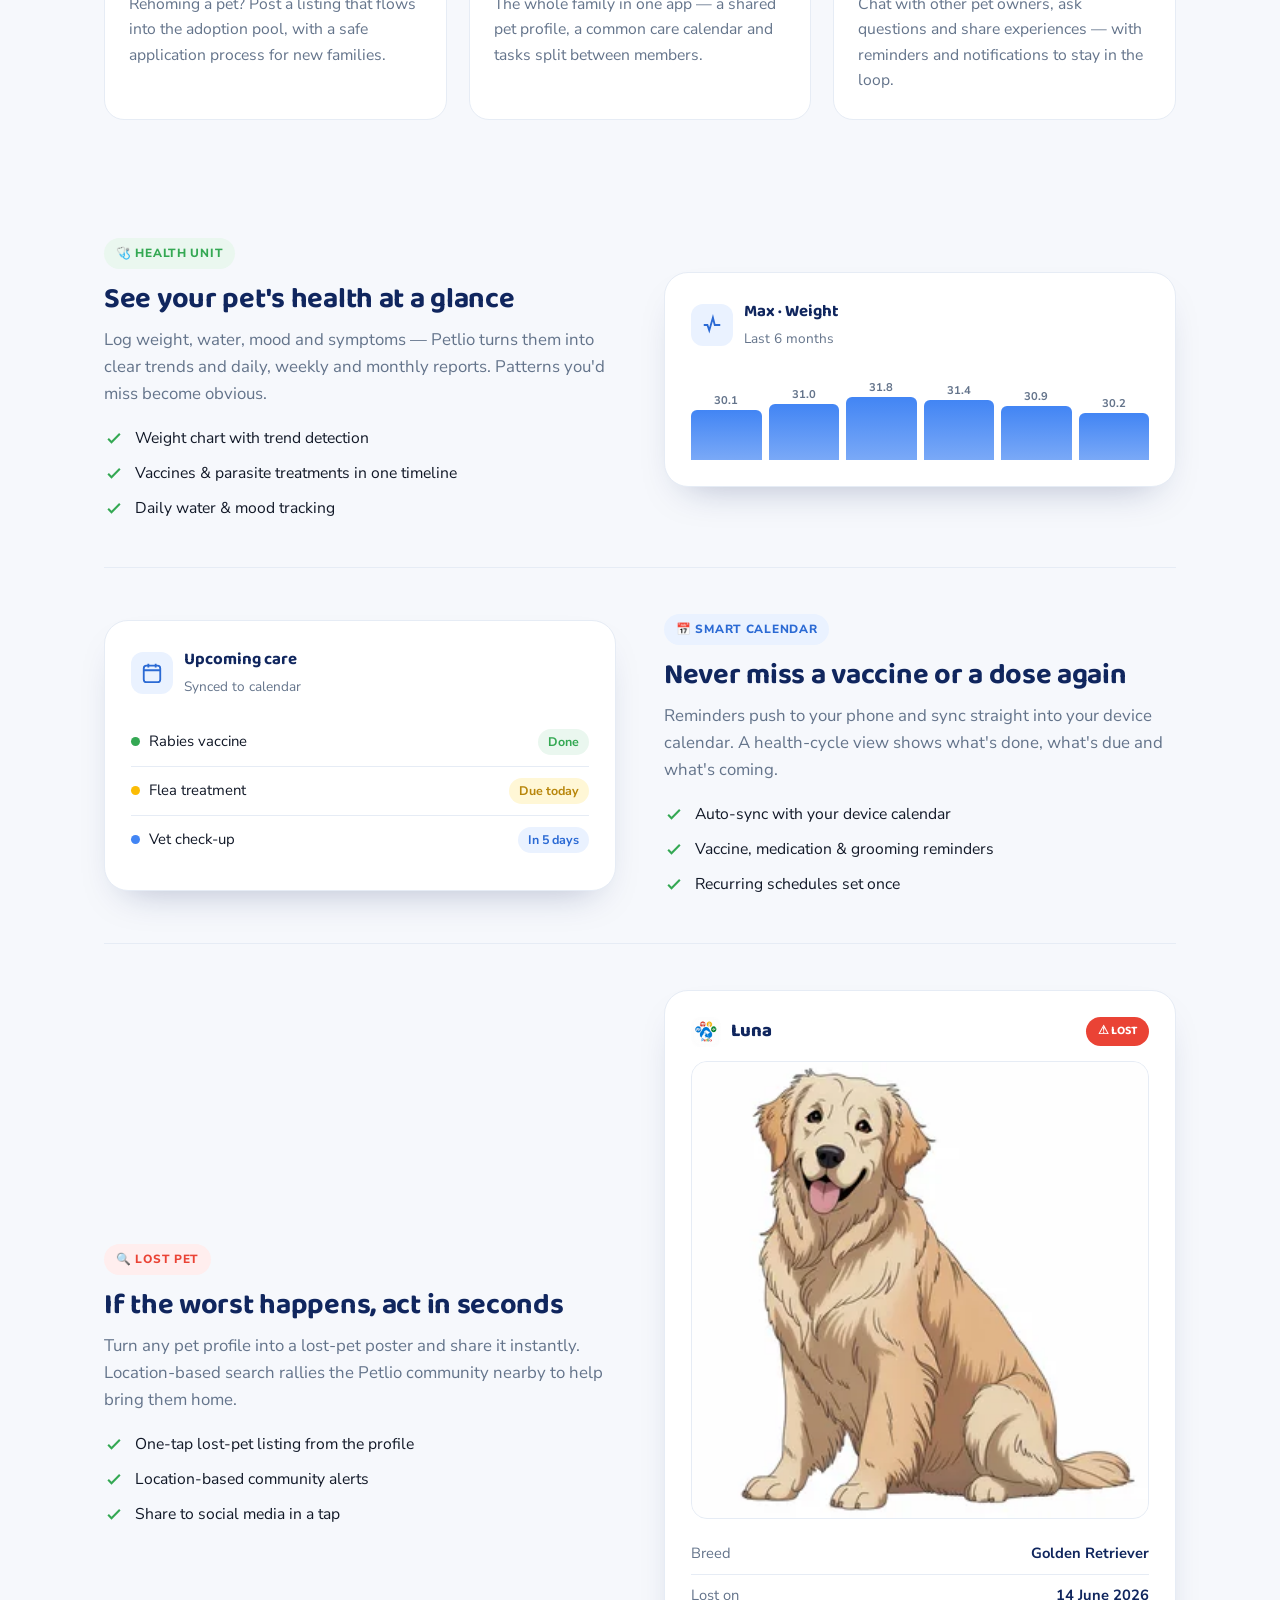
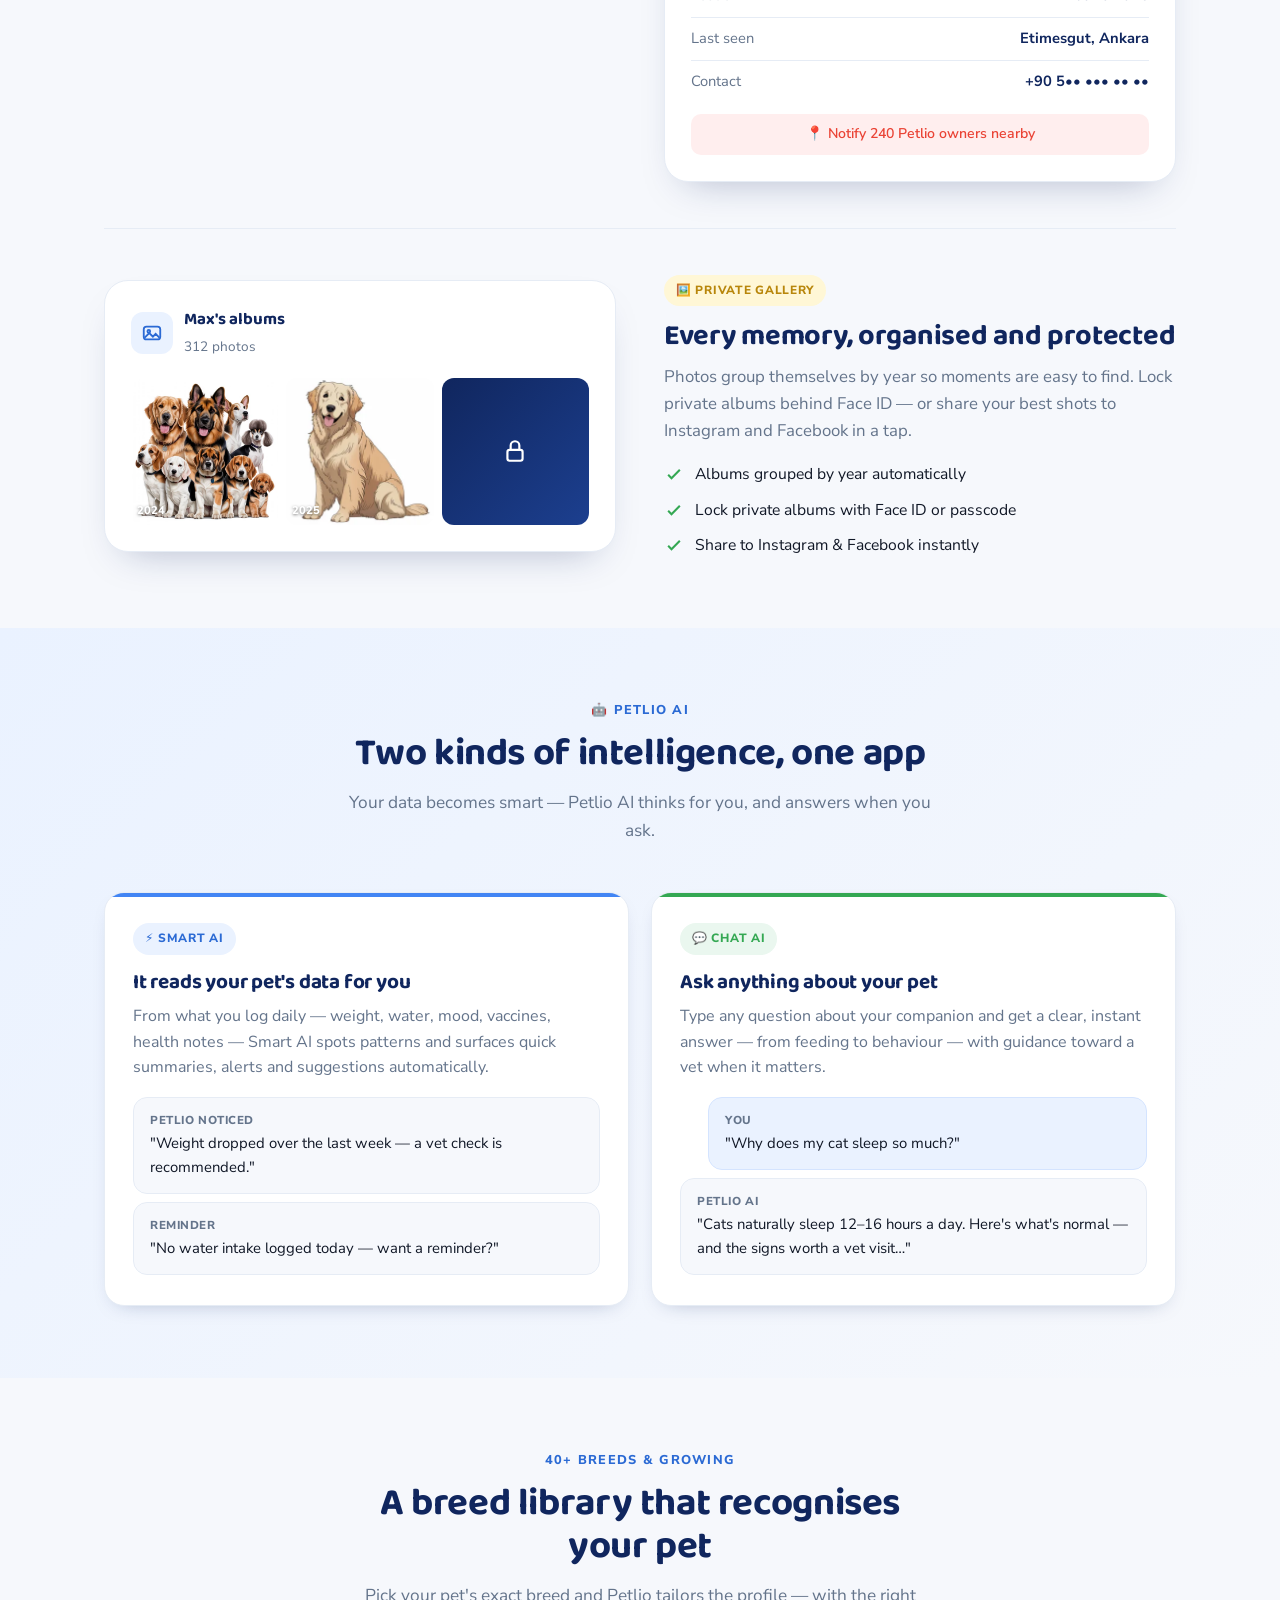
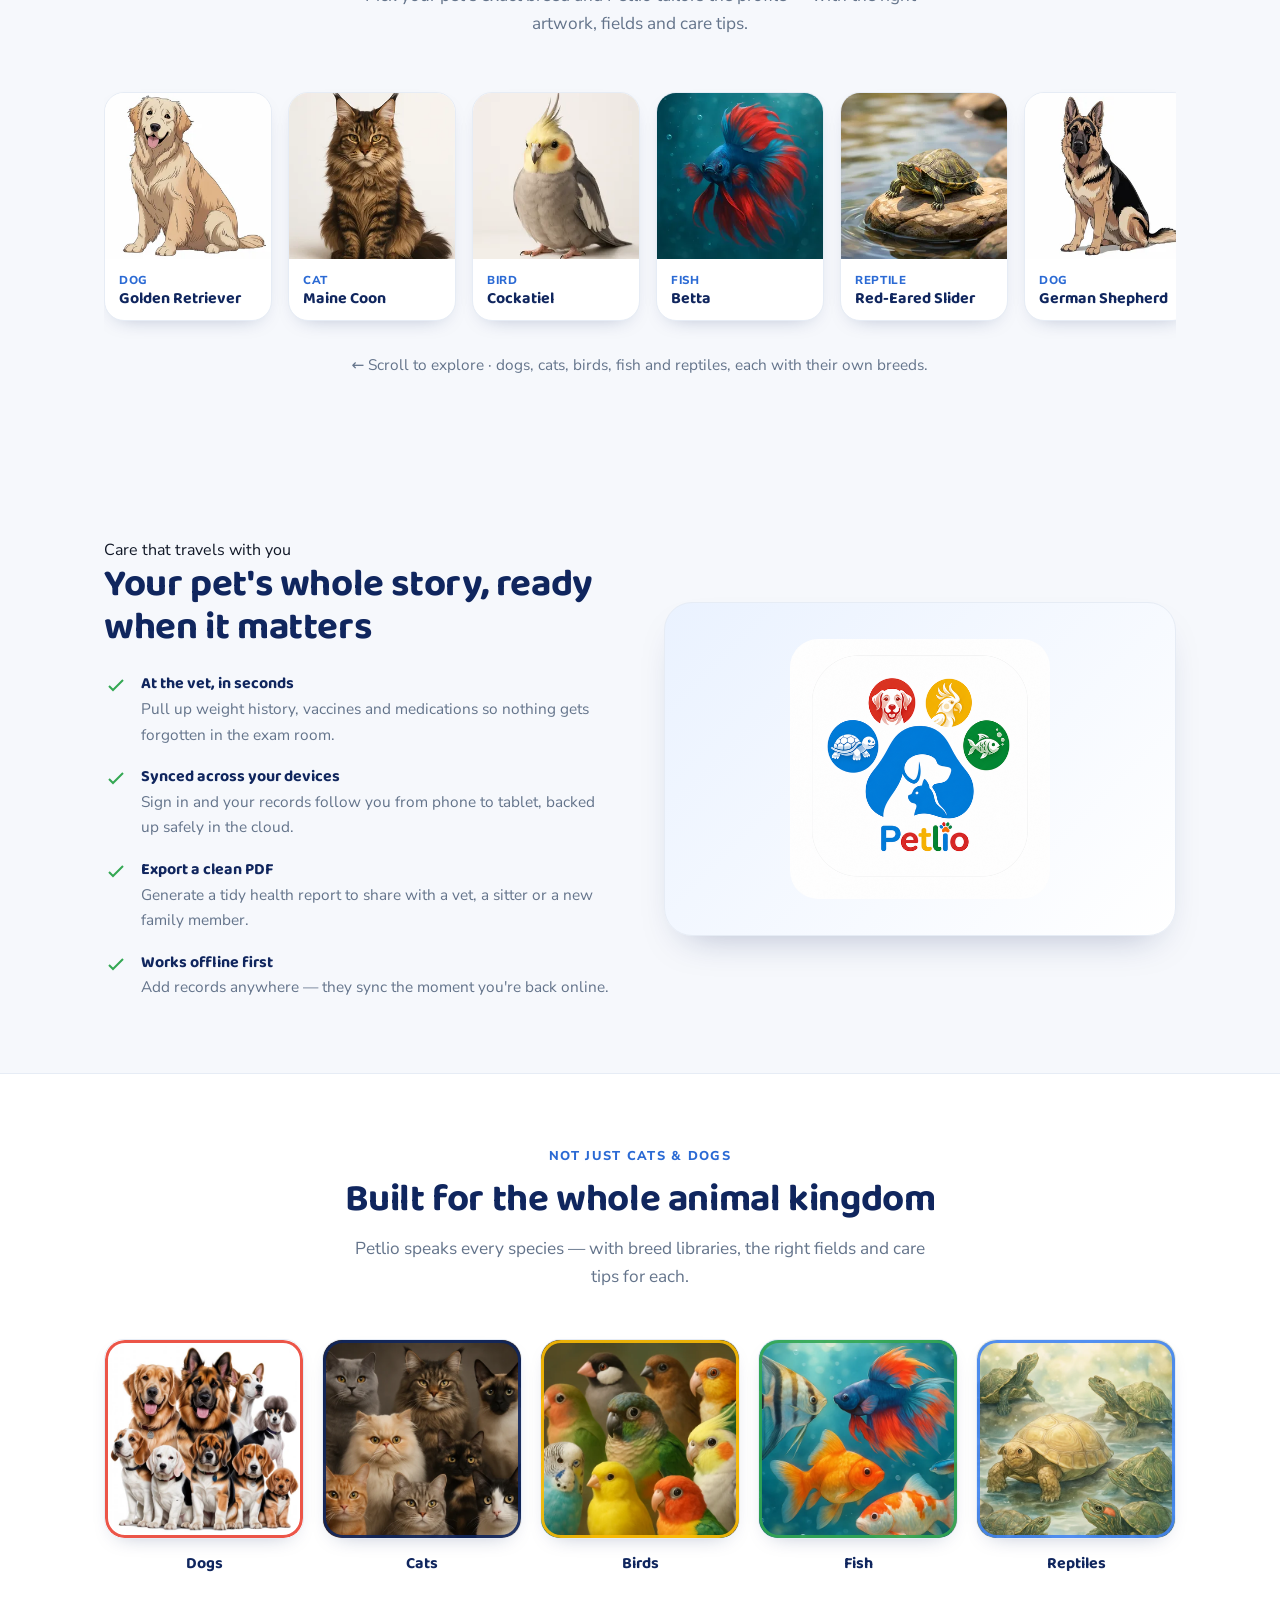
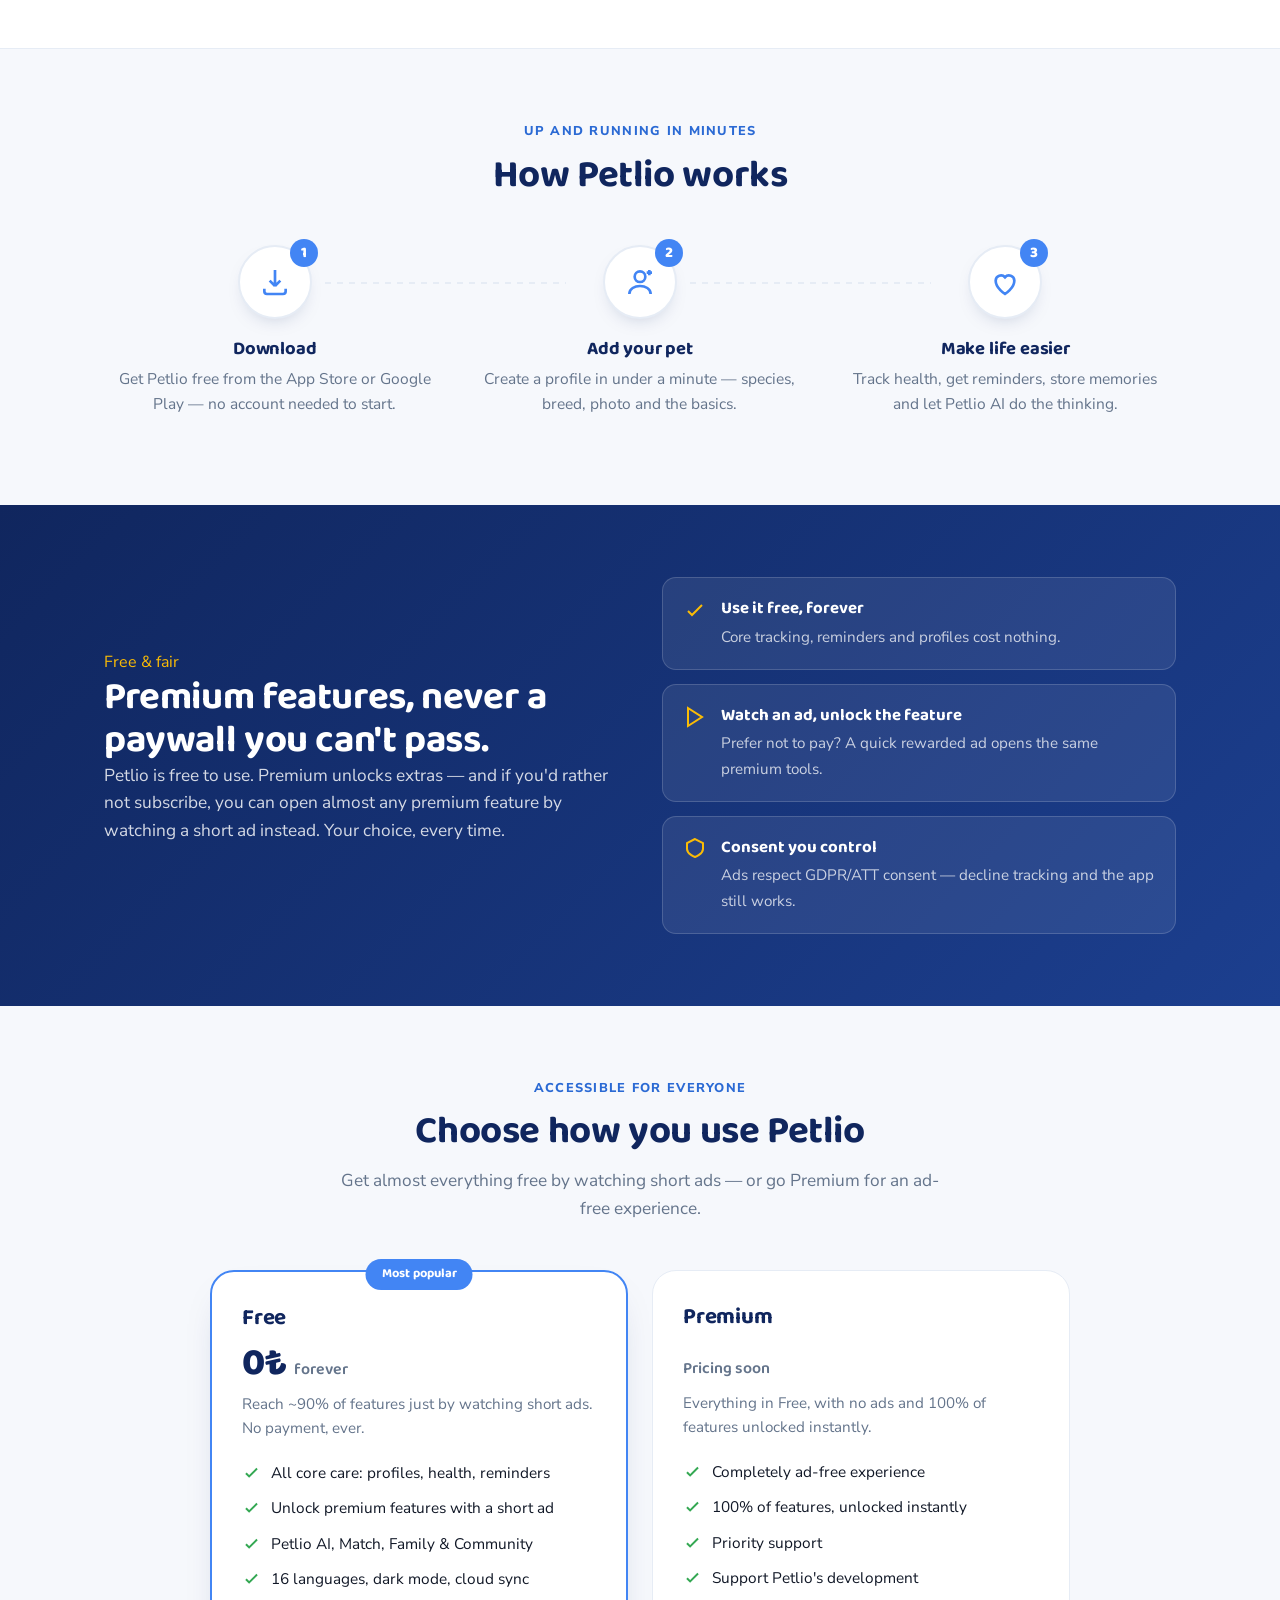
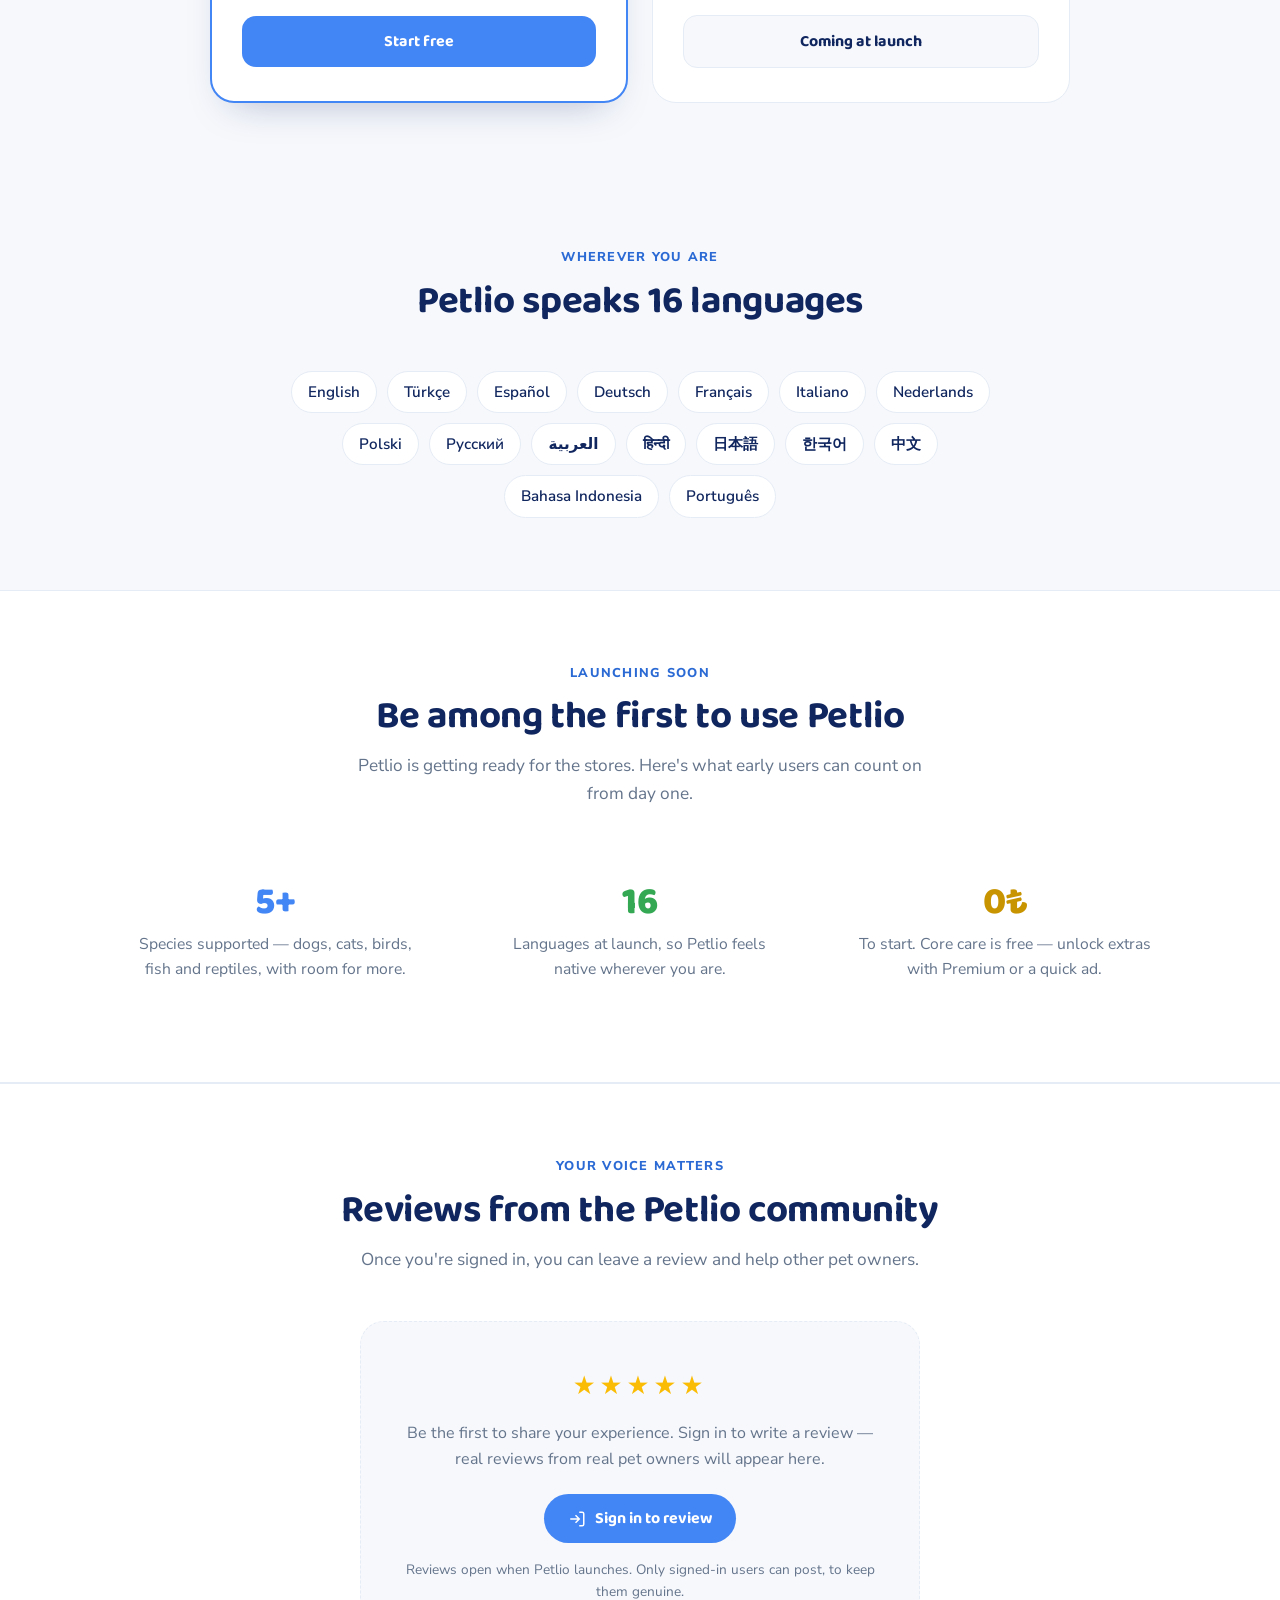
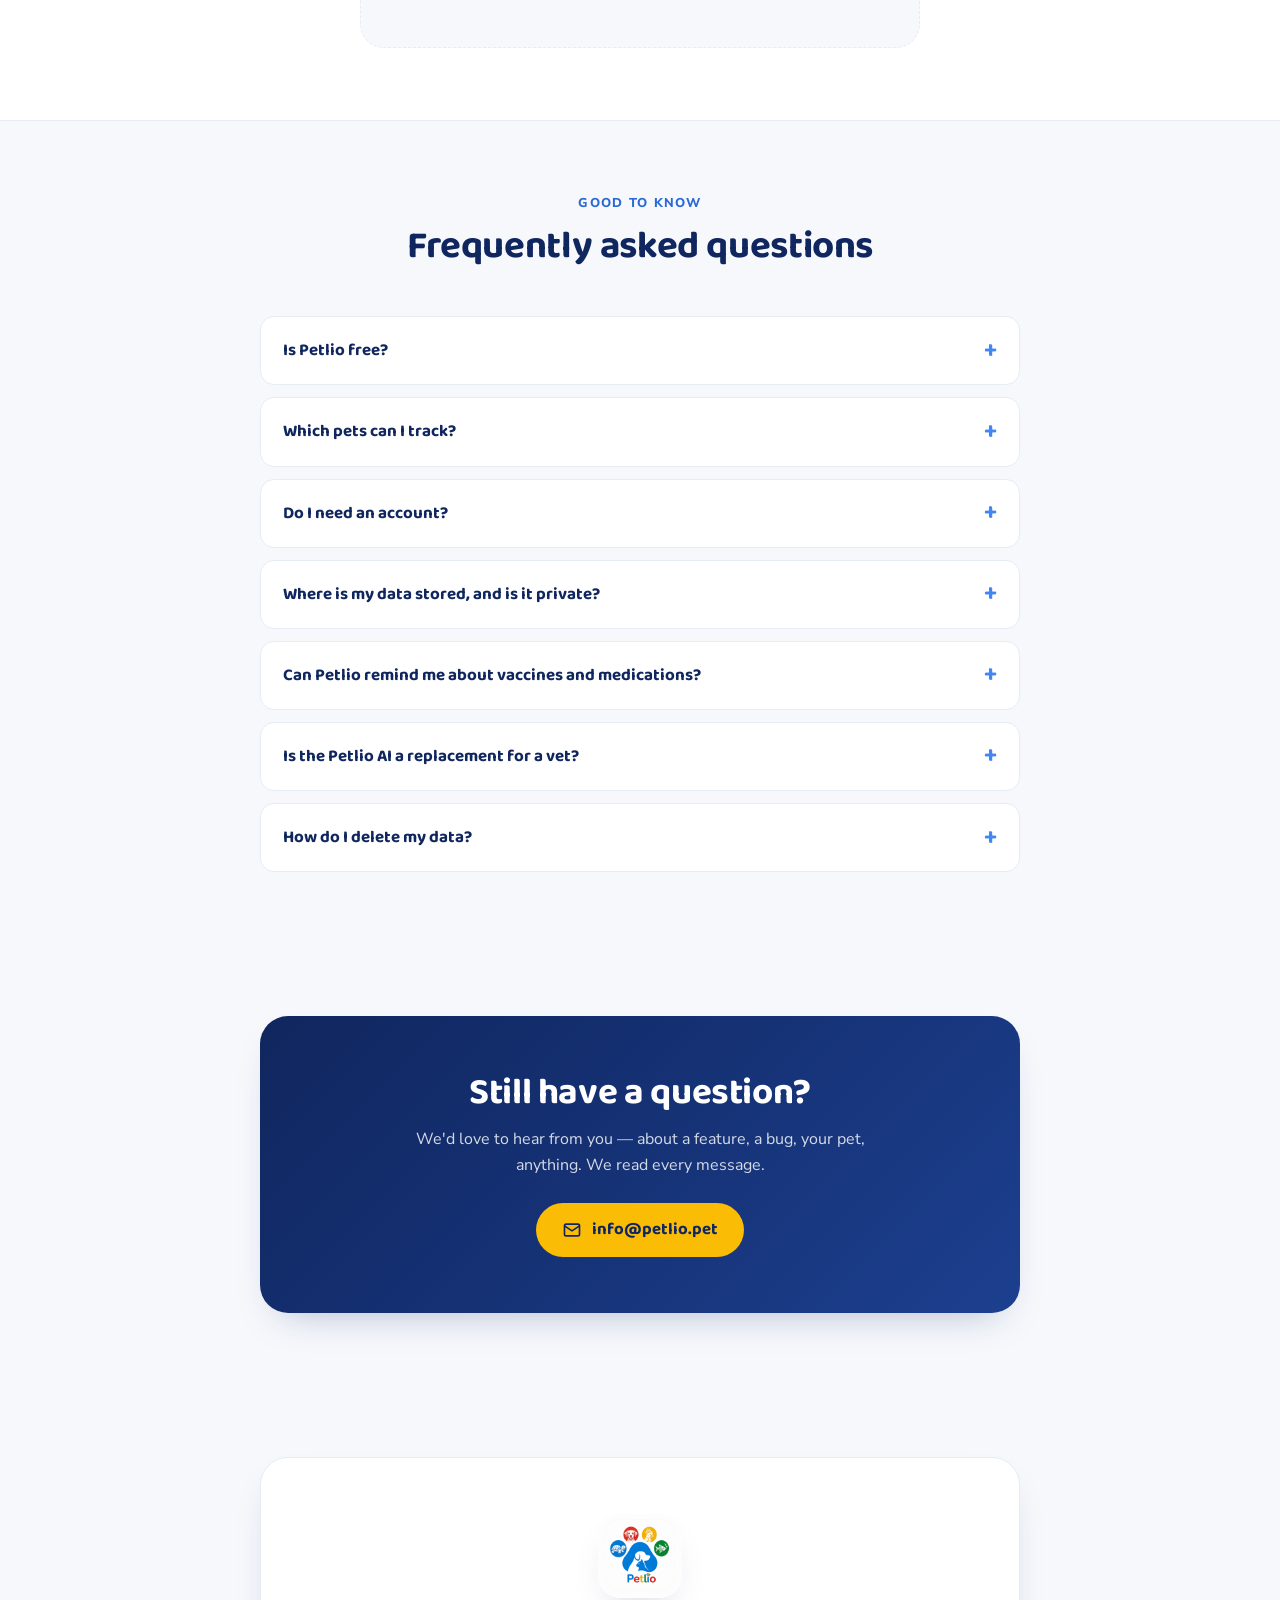
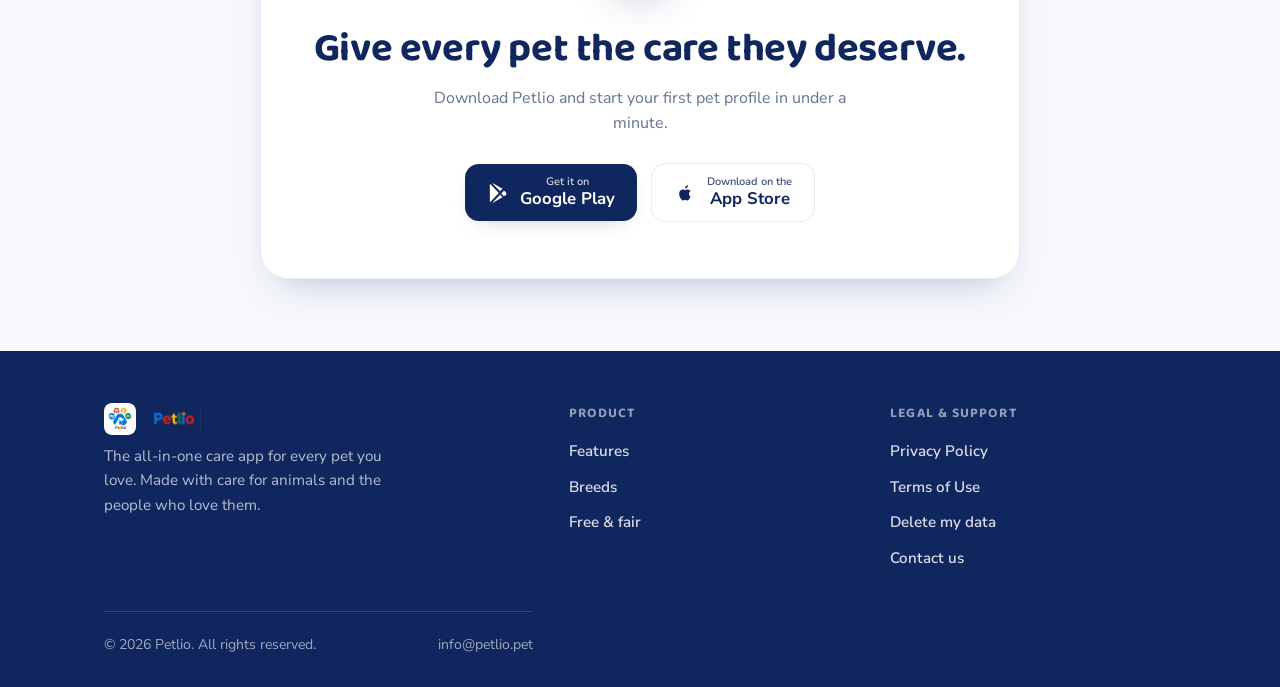
==== commit 32f673e3: "Iletisim adresi info@petlio.pet" ====
--- a/index.html
+++ b/index.html
@@ -478,9 +478,9 @@
     <div class="box">
       <h2 data-i18n="contact_title">Still have a question?</h2>
       <p data-i18n="contact_sub">We'd love to hear from you — about a feature, a bug, your pet, anything. We read every message.</p>
-      <a class="mailbtn" href="mailto:petlio.team@gmail.com">
+      <a class="mailbtn" href="mailto:info@petlio.pet">
         <svg viewBox="0 0 24 24" fill="none" stroke="currentColor" stroke-width="2" width="20" height="20"><rect x="3" y="5" width="18" height="14" rx="2"/><path d="m3 7 9 6 9-6"/></svg>
-        petlio.team@gmail.com
+        info@petlio.pet
       </a>
     </div>
   </div>
@@ -522,11 +522,11 @@
         <li><a href="privacy.html" data-i18n="foot_privacy">Privacy Policy</a></li>
         <li><a href="terms.html" data-i18n="foot_terms">Terms of Use</a></li>
         <li><a href="delete-data.html" data-i18n="foot_delete">Delete my data</a></li>
-        <li><a href="mailto:petlio.team@gmail.com" data-i18n="foot_contact">Contact us</a></li>
+        <li><a href="mailto:info@petlio.pet" data-i18n="foot_contact">Contact us</a></li>
       </ul>
     </div>
   </div>
-  <div class="wrap"><div class="foot-base"><span data-i18n="foot_copy">© 2026 Petlio. All rights reserved.</span><span>petlio.team@gmail.com</span></div></div>
+  <div class="wrap"><div class="foot-base"><span data-i18n="foot_copy">© 2026 Petlio. All rights reserved.</span><span>info@petlio.pet</span></div></div>
 </footer>
 
 <script src="assets/i18n.js"></script>
